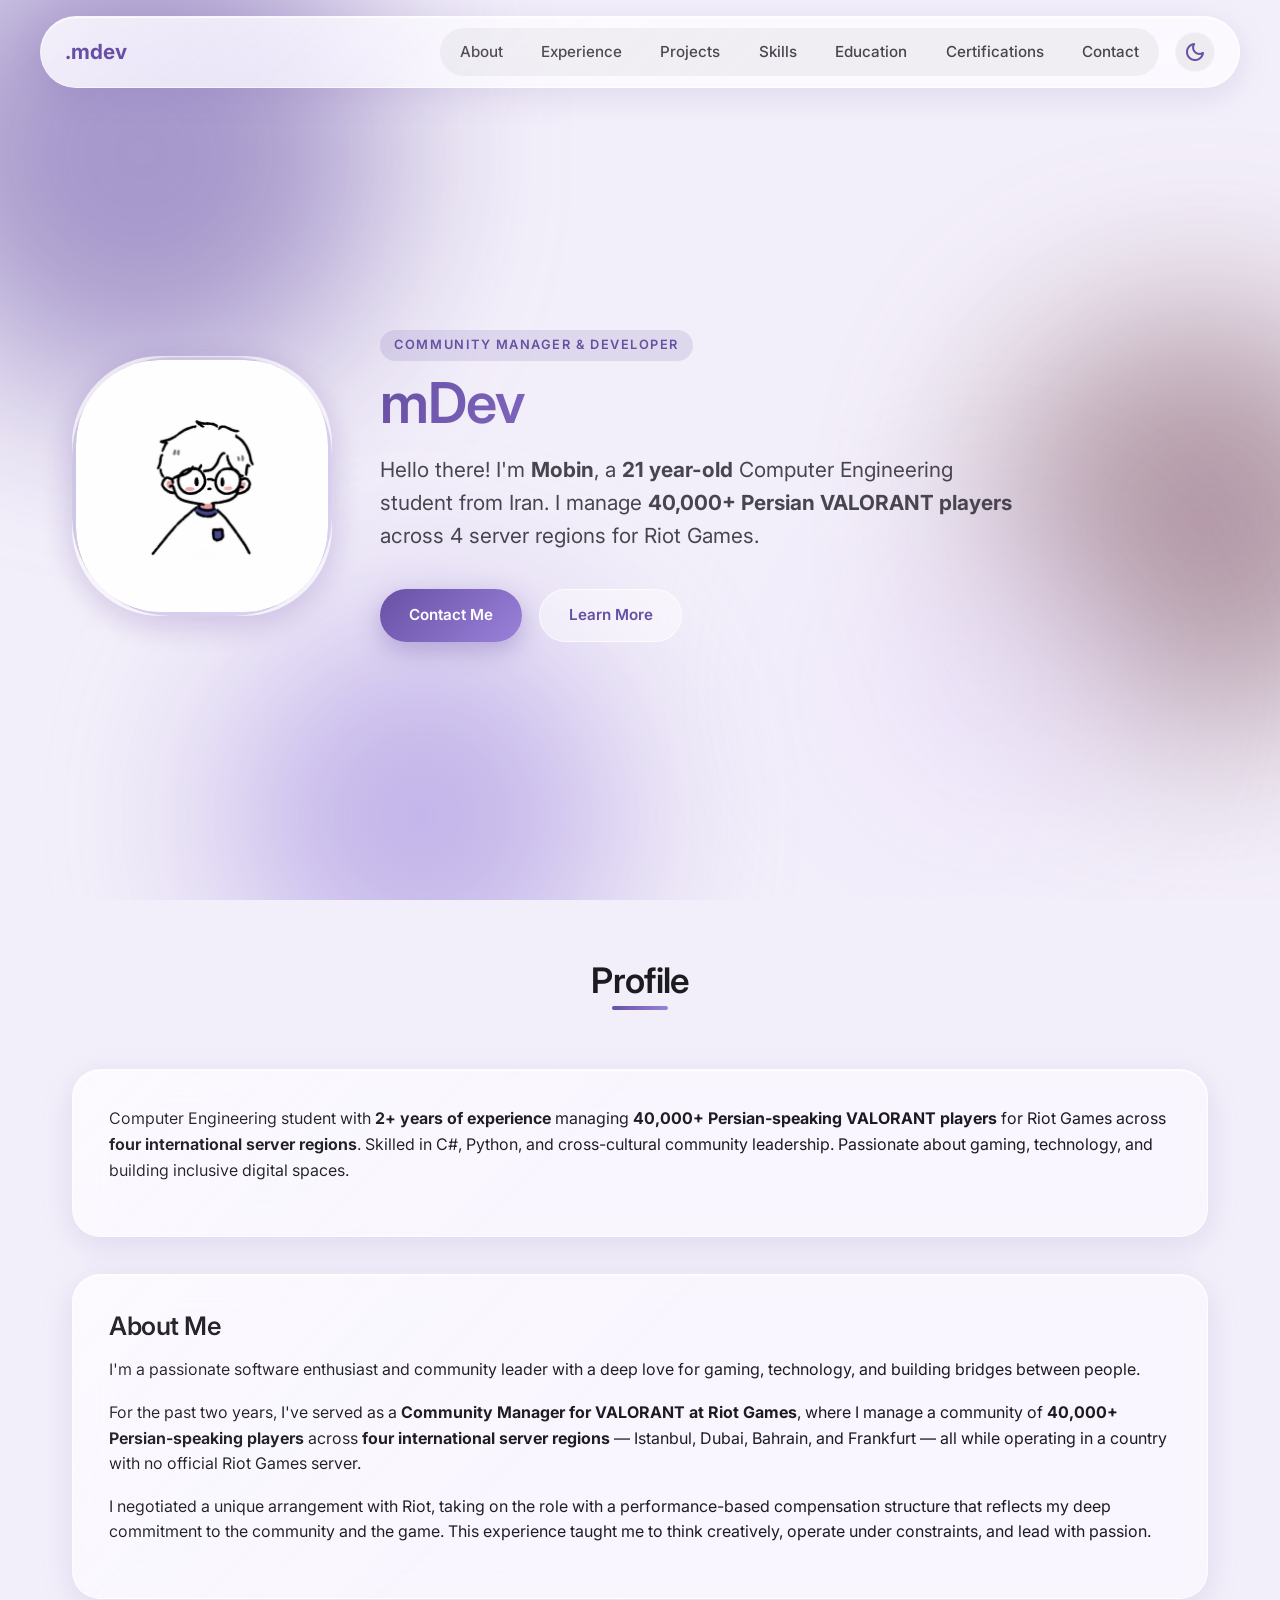
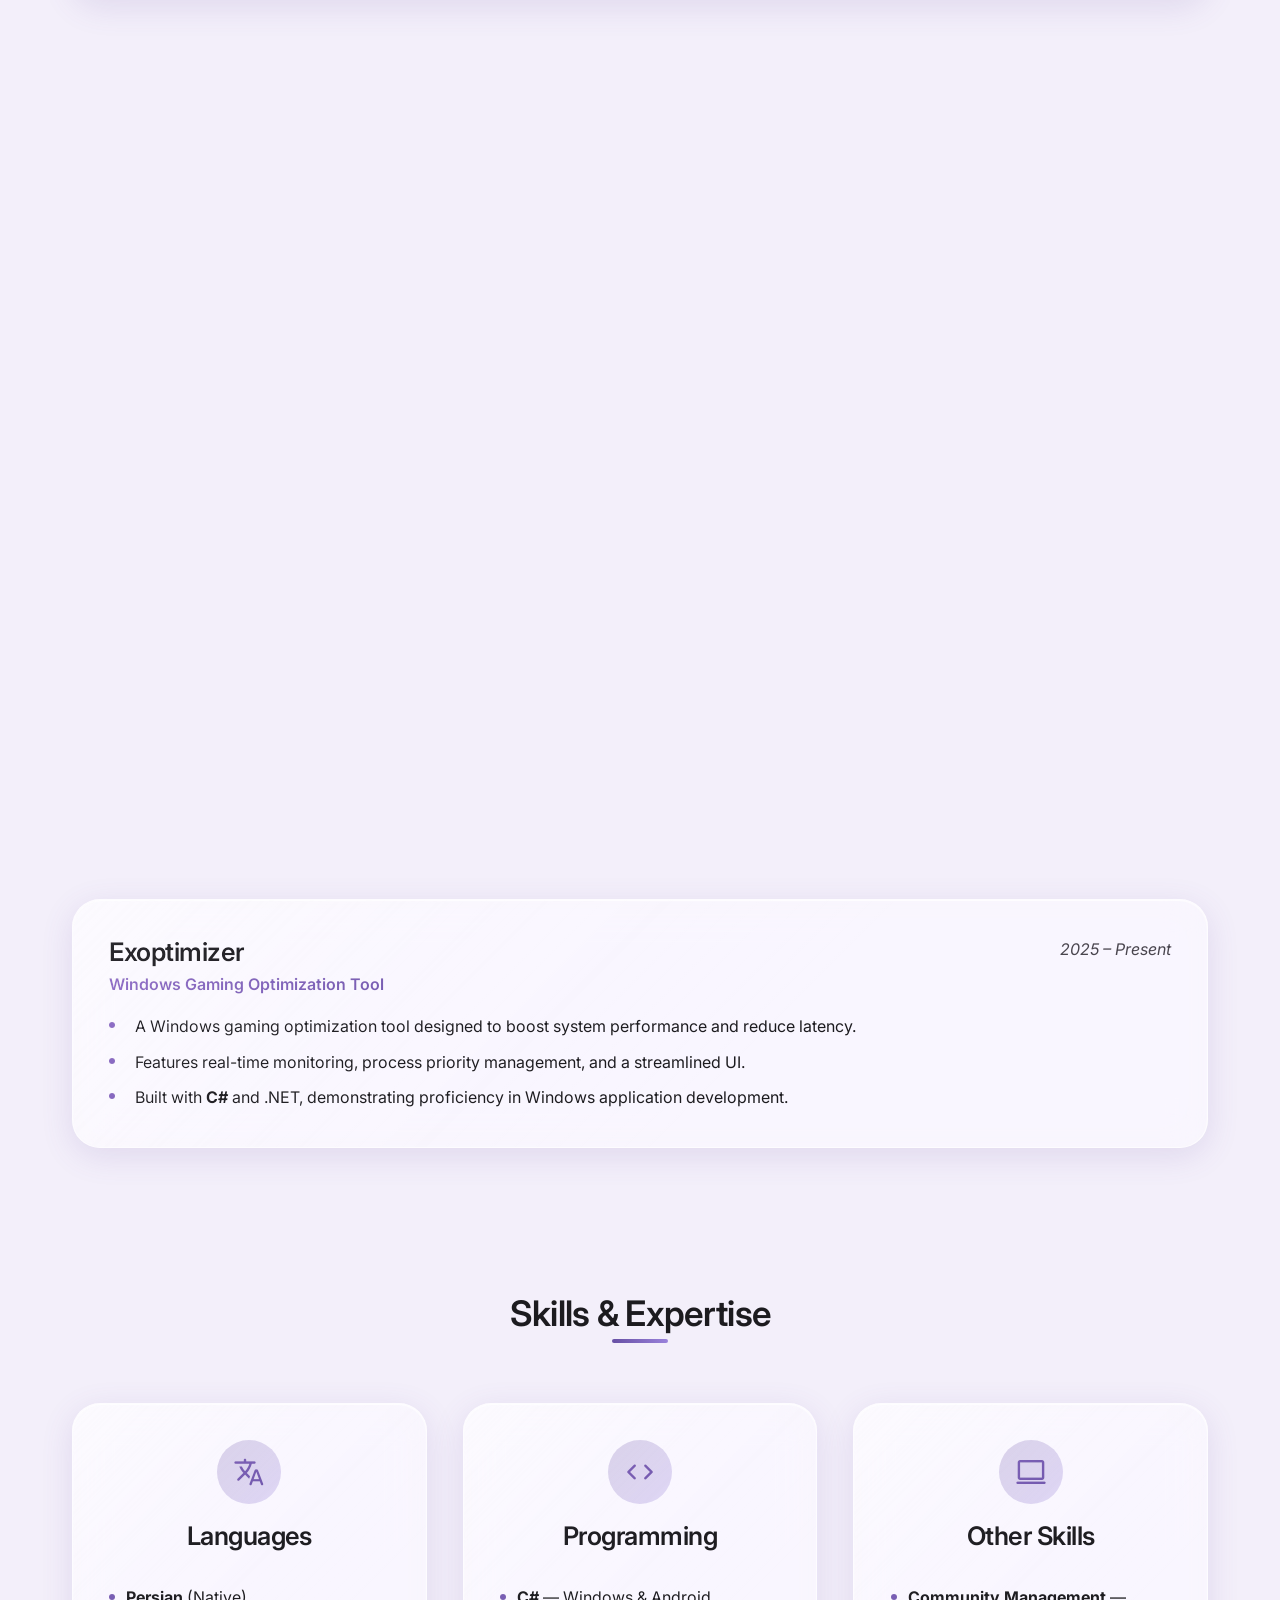
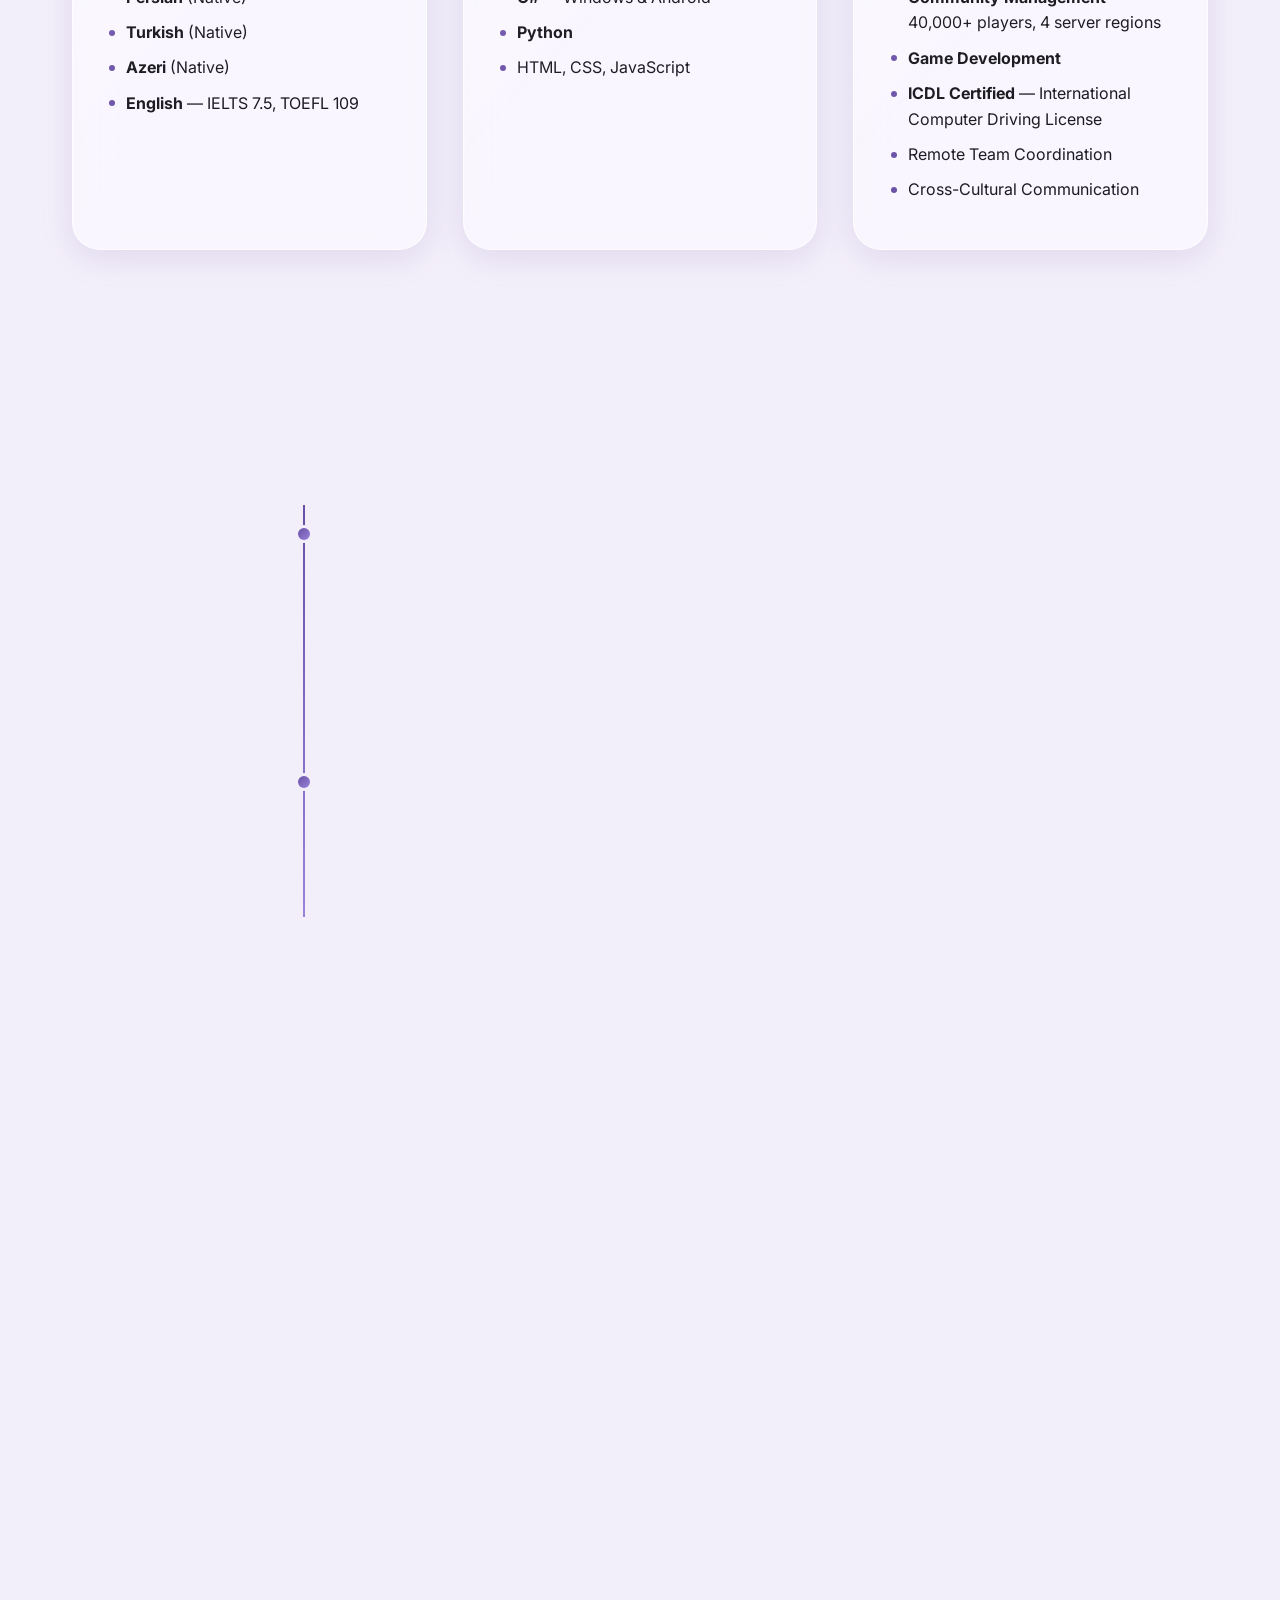
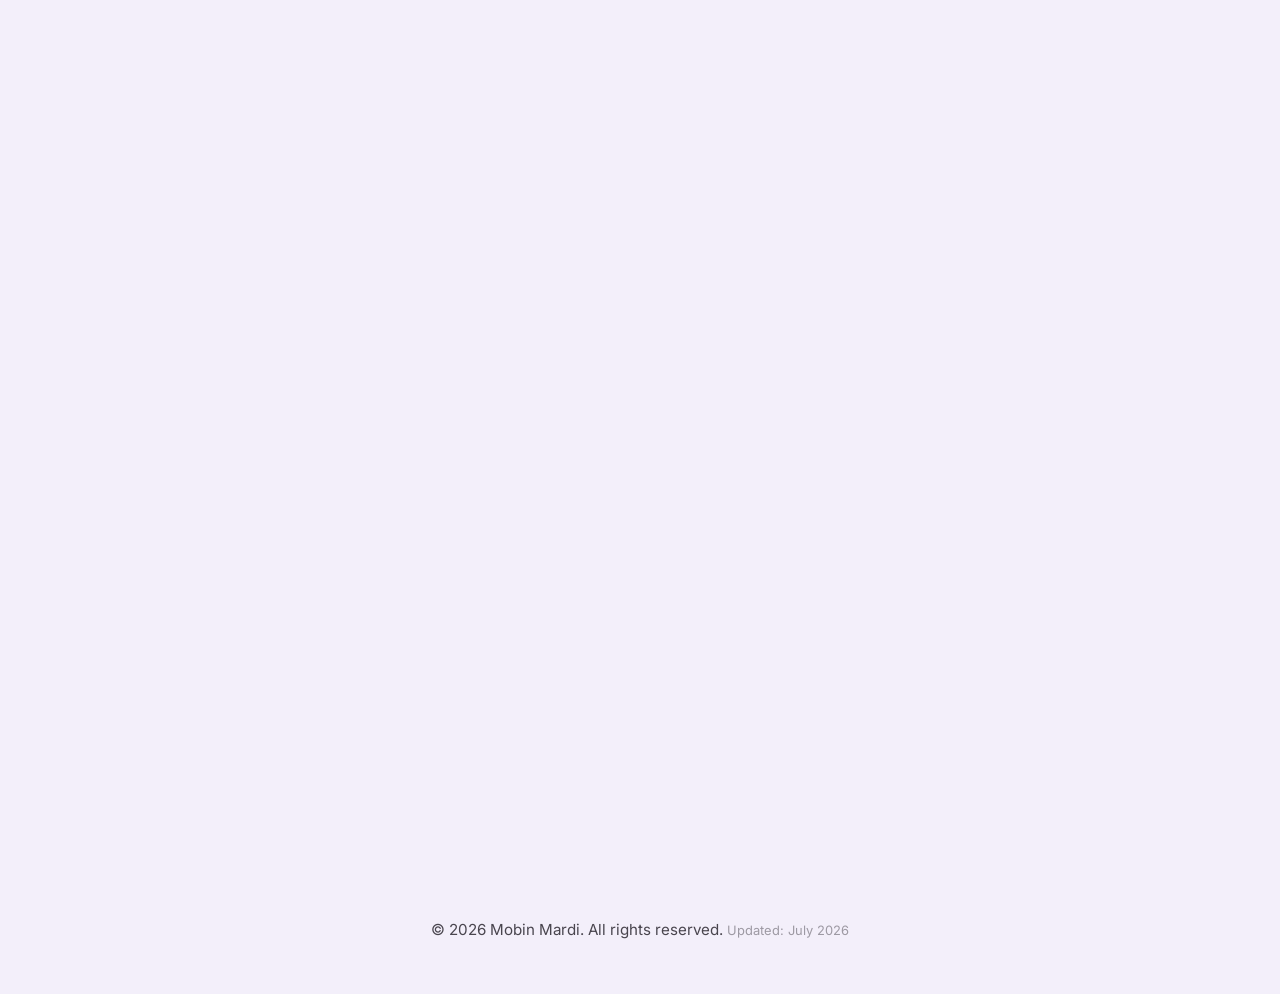
==== index.html @ eb24b1fd "Corrected Dates" ====
<!DOCTYPE html>
<html lang="en">
<head>
    <meta charset="UTF-8">
    <meta name="viewport" content="width=device-width, initial-scale=1.0, viewport-fit=cover">
    <title>mDev</title>

    <!-- ===== SEO & META ===== -->
    <meta name="description" content="Mobin Mardi (mDev) — Community Manager at Riot Games managing 40,000+ Persian VALORANT players. Software Developer skilled in C#, Python, and game development." />
    <meta name="robots" content="index, follow" />

    <!-- ===== FAVICON ===== -->
    <link rel="icon" href="https://i.postimg.cc/5t4yKsr4/favicon-32x32.png" type="image/png">

    <!-- ===== PRELOAD CRITICAL ASSETS ===== -->
    <link rel="preconnect" href="https://fonts.googleapis.com">
    <link rel="preconnect" href="https://fonts.gstatic.com" crossorigin>
    <link rel="preload" href="img/Profile.png" as="image">
    <link rel="preload" href="img/bmac.png" as="image">

    <!-- ===== STYLES ===== -->
    <link rel="stylesheet" href="css/styles.css">
    <link rel="stylesheet" href="https://fonts.googleapis.com/css2?family=Material+Symbols+Rounded:opsz,wght,FILL,GRAD@20..48,100..700,0..1,-50..200">
    <link href="https://fonts.googleapis.com/css2?family=Inter:wght@300;400;500;600;700&display=swap" rel="stylesheet">
</head>
<body class="light-theme">
    <div class="page-transition"></div>

    <div class="bg-mesh" aria-hidden="true">
        <span class="m1"></span>
        <span class="m2"></span>
        <span class="m3"></span>
        <span class="m4"></span>
    </div>

    <header>
        <div class="container">
            <div class="header-glass glass">
                <div class="logo">.mdev</div>
                <nav>
                    <ul>
                        <li><a href="#about" class="nav-link">About</a></li>
                        <li><a href="#experience" class="nav-link">Experience</a></li>
                        <li><a href="#projects" class="nav-link">Projects</a></li>
                        <li><a href="#skills" class="nav-link">Skills</a></li>
                        <li><a href="#education" class="nav-link">Education</a></li>
                        <li><a href="#certifications" class="nav-link">Certifications</a></li>
                        <li><a href="#contact" class="nav-link">Contact</a></li>
                    </ul>
                    <div class="theme-toggle">
                        <button id="theme-toggle-btn" aria-label="Toggle dark mode">
                            <span class="material-symbols-rounded" id="theme-icon">dark_mode</span>
                        </button>
                    </div>
                    <button class="mobile-menu-btn" aria-label="Toggle menu">
                        <span class="bar"></span>
                        <span class="bar"></span>
                        <span class="bar"></span>
                    </button>
                </nav>
            </div>
        </div>
    </header>

    <div class="mobile-menu">
        <ul>
            <li><a href="#about" class="mobile-nav-link" style="--i:0">About</a></li>
            <li><a href="#experience" class="mobile-nav-link" style="--i:1">Experience</a></li>
            <li><a href="#projects" class="mobile-nav-link" style="--i:2">Projects</a></li>
            <li><a href="#skills" class="mobile-nav-link" style="--i:3">Skills</a></li>
            <li><a href="#education" class="mobile-nav-link" style="--i:4">Education</a></li>
            <li><a href="#certifications" class="mobile-nav-link" style="--i:5">Certifications</a></li>
            <li><a href="#contact" class="mobile-nav-link" style="--i:6">Contact</a></li>
        </ul>
    </div>

    <main>
        <!-- ========== HERO ========== -->
        <section id="hero" class="hero-section">
            <div class="container">
                <div class="hero-content">
                    <div class="profile-image">
                        <div class="profile-frame"></div>
                        <img src="img/Profile.png" alt="Mobin Mardi — mDev Portfolio Profile Photo" id="profile-img">
                    </div>
                    <div class="hero-text">
                        <div class="hero-subtitle">Community Manager &amp; Developer</div>
                        <h1>mDev</h1>
                        <p>Hello there! I'm <strong>Mobin</strong>, a <strong><span id="age-display">21</span> year-old</strong> Computer Engineering student from Iran. I manage <strong>40,000+ Persian VALORANT players</strong> across 4 server regions for Riot Games.</p>
                        <div class="cta-buttons">
                            <a href="#contact" class="btn primary-btn">Contact Me</a>
                            <a href="#about" class="btn secondary-btn">Learn More</a>
                        </div>
                    </div>
                </div>
            </div>
        </section>

        <!-- ========== ABOUT / PROFILE ========== -->
        <section id="about" class="about-section">
            <div class="container">
                <h2 class="section-title">Profile</h2>

                <div class="card glass about-card">
                    <p>Computer Engineering student with <strong>2+ years of experience</strong> managing <strong>40,000+ Persian-speaking VALORANT players</strong> for Riot Games across <strong>four international server regions</strong>. Skilled in C#, Python, and cross-cultural community leadership. Passionate about gaming, technology, and building inclusive digital spaces.</p>
                </div>

                <div class="card glass objective-card">
                    <h3>About Me</h3>
                    <p>I'm a passionate software enthusiast and community leader with a deep love for gaming, technology, and building bridges between people.</p>
                    <p>For the past two years, I've served as a <strong>Community Manager for VALORANT at Riot Games</strong>, where I manage a community of <strong>40,000+ Persian-speaking players</strong> across <strong>four international server regions</strong> — Istanbul, Dubai, Bahrain, and Frankfurt — all while operating in a country with no official Riot Games server.</p>
                    <p>I negotiated a unique arrangement with Riot, taking on the role with a performance-based compensation structure that reflects my deep commitment to the community and the game. This experience taught me to think creatively, operate under constraints, and lead with passion.</p>
                </div>
            </div>
        </section>

        <!-- ========== EXPERIENCE ========== -->
        <section id="experience" class="experience-section">
            <div class="container">
                <h2 class="section-title">Experience</h2>

                <div class="card glass experience-card">
                    <div style="display: flex; justify-content: space-between; align-items: flex-start; flex-wrap: wrap; gap: var(--spacing-sm); margin-bottom: var(--spacing-md);">
                        <div>
                            <h3 style="margin-bottom: var(--spacing-xs);">Community Manager (Remote, Persian-Speaking Region)</h3>
                            <p style="color: var(--primary); font-weight: 600; margin-bottom: 0;">Riot Games</p>
                        </div>
                        <p style="font-style: italic; color: var(--on-surface-variant); margin-bottom: 0;">2025 – Present</p>
                    </div>
                    <ul style="list-style: none; padding: 0; margin: 0;">
                        <li style="margin-bottom: var(--spacing-sm); position: relative; padding-left: var(--spacing-lg);">
                            <span style="position: absolute; left: 0; top: 0.5em; width: 6px; height: 6px; border-radius: 50%; background: var(--primary);"></span>
                            Lead community engagement for <strong>40,000+ Persian-speaking VALORANT players</strong> across Iran, Turkey, and the global diaspora.
                        </li>
                        <li style="margin-bottom: var(--spacing-sm); position: relative; padding-left: var(--spacing-lg);">
                            <span style="position: absolute; left: 0; top: 0.5em; width: 6px; height: 6px; border-radius: 50%; background: var(--primary);"></span>
                            Coordinate across <strong>four international server regions</strong> (Istanbul, Dubai, Bahrain, Frankfurt) to ensure optimal player experience.
                        </li>
                        <li style="margin-bottom: var(--spacing-sm); position: relative; padding-left: var(--spacing-lg);">
                            <span style="position: absolute; left: 0; top: 0.5em; width: 6px; height: 6px; border-radius: 50%; background: var(--primary);"></span>
                            Negotiated a performance-based compensation structure, demonstrating deep commitment to the community and the game.
                        </li>
                        <li style="margin-bottom: var(--spacing-sm); position: relative; padding-left: var(--spacing-lg);">
                            <span style="position: absolute; left: 0; top: 0.5em; width: 6px; height: 6px; border-radius: 50%; background: var(--primary);"></span>
                            Serve as the primary bridge between Riot's global team and the Persian player base, translating technical updates and gathering localized feedback.
                        </li>
                        <li style="margin-bottom: var(--spacing-sm); position: relative; padding-left: var(--spacing-lg);">
                            <span style="position: absolute; left: 0; top: 0.5em; width: 6px; height: 6px; border-radius: 50%; background: var(--primary);"></span>
                            Operate in a country with <strong>no official Riot Games server</strong>, requiring creative problem-solving and independent infrastructure management.
                        </li>
                        <li style="position: relative; padding-left: var(--spacing-lg);">
                            <span style="position: absolute; left: 0; top: 0.5em; width: 6px; height: 6px; border-radius: 50%; background: var(--primary);"></span>
                            <strong>Approximately <span id="ticket-counter">0</span>+ player inquiries and support tickets</strong> managed across all regions since 2025.
                        </li>
                    </ul>
                </div>
            </div>
        </section>

        <!-- ========== PROJECTS ========== -->
        <section id="projects" class="projects-section">
            <div class="container">
                <h2 class="section-title">Projects</h2>

                <div class="card glass project-card">
                    <div style="display: flex; justify-content: space-between; align-items: flex-start; flex-wrap: wrap; gap: var(--spacing-sm); margin-bottom: var(--spacing-md);">
                        <div>
                            <h3 style="margin-bottom: var(--spacing-xs);">Exoptimizer</h3>
                            <p style="color: var(--primary); font-weight: 600; margin-bottom: 0;">Windows Gaming Optimization Tool</p>
                        </div>
                        <p style="font-style: italic; color: var(--on-surface-variant); margin-bottom: 0;">2025 – Present</p>
                    </div>
                    <ul style="list-style: none; padding: 0; margin: 0;">
                        <li style="margin-bottom: var(--spacing-sm); position: relative; padding-left: var(--spacing-lg);">
                            <span style="position: absolute; left: 0; top: 0.5em; width: 6px; height: 6px; border-radius: 50%; background: var(--primary);"></span>
                            A Windows gaming optimization tool designed to boost system performance and reduce latency.
                        </li>
                        <li style="margin-bottom: var(--spacing-sm); position: relative; padding-left: var(--spacing-lg);">
                            <span style="position: absolute; left: 0; top: 0.5em; width: 6px; height: 6px; border-radius: 50%; background: var(--primary);"></span>
                            Features real-time monitoring, process priority management, and a streamlined UI.
                        </li>
                        <li style="position: relative; padding-left: var(--spacing-lg);">
                            <span style="position: absolute; left: 0; top: 0.5em; width: 6px; height: 6px; border-radius: 50%; background: var(--primary);"></span>
                            Built with <strong>C#</strong> and .NET, demonstrating proficiency in Windows application development.
                        </li>
                    </ul>
                </div>
            </div>
        </section>

        <!-- ========== SKILLS ========== -->
        <section id="skills" class="skills-section">
            <div class="container">
                <h2 class="section-title">Skills &amp; Expertise</h2>
                <div class="skills-container">

                    <div class="card glass skill-card">
                        <div class="skill-icon">
                            <span class="material-symbols-rounded">translate</span>
                        </div>
                        <h3>Languages</h3>
                        <ul>
                            <li><strong>Persian</strong> (Native)</li>
                            <li><strong>Turkish</strong> (Native)</li>
                            <li><strong>Azeri</strong> (Native)</li>
                            <li><strong>English</strong> — IELTS 7.5, TOEFL 109</li>
                        </ul>
                    </div>

                    <div class="card glass skill-card">
                        <div class="skill-icon">
                            <span class="material-symbols-rounded">code</span>
                        </div>
                        <h3>Programming</h3>
                        <ul>
                            <li><strong>C#</strong> — Windows &amp; Android</li>
                            <li><strong>Python</strong></li>
                            <li>HTML, CSS, JavaScript</li>
                        </ul>
                    </div>

                    <div class="card glass skill-card">
                        <div class="skill-icon">
                            <span class="material-symbols-rounded">computer</span>
                        </div>
                        <h3>Other Skills</h3>
                        <ul>
                            <li><strong>Community Management</strong> — 40,000+ players, 4 server regions</li>
                            <li><strong>Game Development</strong></li>
                            <li><strong>ICDL Certified</strong> — International Computer Driving License</li>
                            <li>Remote Team Coordination</li>
                            <li>Cross-Cultural Communication</li>
                        </ul>
                    </div>

                </div>
            </div>
        </section>

        <!-- ========== EDUCATION ========== -->
        <section id="education" class="education-section">
            <div class="container">
                <h2 class="section-title">Education</h2>
                <div class="timeline">

                    <div class="timeline-item">
                        <div class="timeline-dot"></div>
                        <div class="card glass timeline-content">
                            <h3>Computer Engineering</h3>
                            <p>UCHNA, Tabriz, Iran</p>
                            <p class="timeline-date">Graduation: 2026</p>
                        </div>
                    </div>

                    <div class="timeline-item">
                        <div class="timeline-dot"></div>
                        <div class="card glass timeline-content">
                            <h3>High School Diploma</h3>
                            <p>Mobin High School, Tabriz, Iran</p>
                        </div>
                    </div>

                </div>
            </div>
        </section>

        <!-- ========== CERTIFICATIONS ========== -->
        <section id="certifications" class="certifications-section">
            <div class="container">
                <h2 class="section-title">Certifications</h2>
                <div class="certifications-container">

                    <div class="card glass cert-card">
                        <h3>TOEFL iBT</h3>
                        <p>Score: <strong>109 / 120</strong></p>
                        <p>Issued by: Chitsazan Language Institute</p>
                        <p>Date: 2019</p>
                    </div>

                    <div class="card glass cert-card">
                        <h3>IELTS Academic</h3>
                        <p>Score: <strong>7.5 / 9.0</strong> (C1)</p>
                        <p>Issued by: IDP Education</p>
                        <p>Date: 2024</p>
                    </div>

                    <div class="card glass cert-card">
                        <h3>C# Programming</h3>
                        <p>Windows &amp; Android Development</p>
                        <p>Issued by: MFT</p>
                        <p>Date: 2020</p>
                    </div>

                </div>
            </div>
        </section>

        <!-- ========== CONTACT ========== -->
        <section id="contact" class="contact-section">
            <div class="container">
                <h2 class="section-title">Contact Me</h2>
                <div class="contact-container">

                    <div class="card glass social-card">
                        <h3>Connect With Me</h3>
                        <div class="social-links">
                            <a href="mailto:mobinmardi.uni@gmail.com" class="social-link" id="email-link" target="_blank" aria-label="Send email to Mobin">
                                <span class="material-symbols-rounded">mail</span>
                                <span>Email</span>
                            </a>
                            <a href="https://github.com/MobinMardi" class="social-link" target="_blank" aria-label="Visit Mobin's GitHub profile">
                                <span class="material-symbols-rounded">code</span>
                                <span>GitHub</span>
                            </a>
                            <a href="https://instagram.com/riotmdev" class="social-link" target="_blank" aria-label="Visit Mobin's Instagram profile">
                                <span class="material-symbols-rounded">photo_camera</span>
                                <span>Instagram</span>
                            </a>
                        </div>
                    </div>

                    <div class="card glass support-card">
                        <h3>Support</h3>
                        <div class="support-content">
                            <a href="https://www.coffeebede.com/mdev" class="support-link" target="_blank" aria-label="Support Mobin on CoffeeBede">
                                <img class="support-img" src="img/bmac.png" alt="Buy me a coffee — Support mDev's work" />
                            </a>
                        </div>
                    </div>

                </div>
            </div>
        </section>
    </main>

    <footer>
        <div class="container">
            <p>&copy; 2026 Mobin Mardi. All rights reserved. <span style="opacity: 0.5; font-size: 0.85em;">Updated: July 2026</span></p>
        </div>
    </footer>

    <!-- ===== BACK TO TOP BUTTON ===== -->
    <button id="back-to-top" class="btn secondary-btn" aria-label="Back to top" style="position: fixed; bottom: 2rem; right: 2rem; z-index: 999; opacity: 0; visibility: hidden; transition: all 0.3s ease; padding: 0.75rem; border-radius: 50%; width: 48px; height: 48px; display: flex; align-items: center; justify-content: center; box-shadow: var(--glass-shadow-hover);">
        <span class="material-symbols-rounded" style="font-size: 1.5rem;">arrow_upward</span>
    </button>

    <script src="js/script.js"></script>
</body>
</html>
---- css/styles.css ----
/* ============================================================
   mDev Portfolio — Liquid Glass Edition
   ============================================================ */

:root {
  /* ---- Accent palette (preserved from original Material 3 set) ---- */
  --light-primary: #6750a4;
  --light-primary-container: #eaddff;
  --light-secondary: #9a82db;
  --light-secondary-container: #e8def8;
  --light-tertiary: #7d5260;
  --light-tertiary-container: #ffd8e4;
  --light-on-primary: #ffffff;
  --light-on-primary-container: #21005e;
  --light-on-secondary: #ffffff;
  --light-on-secondary-container: #1e192b;
  --light-on-surface: #1c1b1f;
  --light-on-surface-variant: #49454e;
  --light-outline: #79747e;

  --dark-primary: #d0bcff;
  --dark-primary-container: #4f378b;
  --dark-secondary: #ccc2dc;
  --dark-secondary-container: #4a4458;
  --dark-tertiary: #efb8c8;
  --dark-tertiary-container: #633b48;
  --dark-on-primary: #371e73;
  --dark-on-primary-container: #eaddff;
  --dark-on-secondary: #332d41;
  --dark-on-secondary-container: #e8def8;
  --dark-on-surface: #e6e1e5;
  --dark-on-surface-variant: #cac4d0;
  --dark-outline: #938f99;

  /* ---- Type ---- */
  --font-family: "Inter", sans-serif;
  --font-size-xs: clamp(0.72rem, 0.68rem + 0.15vw, 0.8rem);
  --font-size-sm: clamp(0.85rem, 0.8rem + 0.2vw, 0.95rem);
  --font-size-md: clamp(0.95rem, 0.9rem + 0.25vw, 1.05rem);
  --font-size-lg: clamp(1.1rem, 1rem + 0.5vw, 1.3rem);
  --font-size-xl: clamp(1.3rem, 1.15rem + 0.7vw, 1.6rem);
  --font-size-2xl: clamp(1.6rem, 1.35rem + 1.2vw, 2.2rem);
  --font-size-3xl: clamp(2.1rem, 1.6rem + 2.4vw, 3.6rem);

  /* ---- Fluid spacing ---- */
  --spacing-xs: clamp(0.3rem, 0.28rem + 0.1vw, 0.4rem);
  --spacing-sm: clamp(0.5rem, 0.45rem + 0.2vw, 0.65rem);
  --spacing-md: clamp(0.85rem, 0.75rem + 0.4vw, 1.1rem);
  --spacing-lg: clamp(1.2rem, 1rem + 0.8vw, 1.7rem);
  --spacing-xl: clamp(1.6rem, 1.3rem + 1.2vw, 2.4rem);
  --spacing-2xl: clamp(2.4rem, 1.8rem + 2.4vw, 4rem);

  /* ---- Motion ---- */
  --transition-fast: 0.2s cubic-bezier(0.4, 0, 0.2, 1);
  --transition-normal: 0.35s cubic-bezier(0.4, 0, 0.2, 1);
  --transition-slow: 0.6s cubic-bezier(0.4, 0, 0.2, 1);
  --transition-bounce: 0.6s cubic-bezier(0.34, 1.56, 0.64, 1);
  --transition-glass: 0.5s cubic-bezier(0.16, 1, 0.3, 1);

  /* ---- Radius (rounder = glassier) ---- */
  --radius-sm: 14px;
  --radius-md: 20px;
  --radius-lg: 28px;
  --radius-xl: 36px;
  --radius-full: 9999px;

  --header-h: clamp(64px, 8vh, 80px);
}

/* ============================================================
   Theme variable maps
   ============================================================ */
body.light-theme {
  --primary: var(--light-primary);
  --primary-rgb: 103, 80, 164;
  --primary-container: var(--light-primary-container);
  --secondary: var(--light-secondary);
  --secondary-rgb: 154, 130, 219;
  --tertiary: var(--light-tertiary);
  --tertiary-rgb: 125, 82, 96;
  --on-primary: var(--light-on-primary);
  --on-primary-container: var(--light-on-primary-container);
  --on-secondary-container: var(--light-on-secondary-container);
  --on-surface: var(--light-on-surface);
  --on-surface-rgb: 28, 27, 31;
  --on-surface-variant: var(--light-on-surface-variant);
  --outline: var(--light-outline);

  --bg-base: #f3effa;
  --bg-base-rgb: 243, 239, 250;
  --glass-fill: rgba(255, 255, 255, 0.45);
  --glass-fill-strong: rgba(255, 255, 255, 0.65);
  --glass-border: rgba(255, 255, 255, 0.65);
  --glass-border-soft: rgba(255, 255, 255, 0.35);
  --glass-shadow: 0 8px 32px rgba(103, 80, 164, 0.14), 0 1px 1px rgba(255, 255, 255, 0.6) inset;
  --glass-shadow-hover: 0 16px 48px rgba(103, 80, 164, 0.2), 0 1px 1px rgba(255, 255, 255, 0.7) inset;
  --glass-specular: linear-gradient(
    135deg,
    rgba(255, 255, 255, 0.55) 0%,
    rgba(255, 255, 255, 0.12) 35%,
    rgba(255, 255, 255, 0) 60%
  );
  --text-on-glass: var(--light-on-surface);
}

body.dark-theme {
  --primary: var(--dark-primary);
  --primary-rgb: 208, 188, 255;
  --primary-container: var(--dark-primary-container);
  --secondary: var(--dark-secondary);
  --secondary-rgb: 204, 194, 220;
  --tertiary: var(--dark-tertiary);
  --tertiary-rgb: 239, 184, 200;
  --on-primary: var(--dark-on-primary);
  --on-primary-container: var(--dark-on-primary-container);
  --on-secondary-container: var(--dark-on-secondary-container);
  --on-surface: var(--dark-on-surface);
  --on-surface-rgb: 230, 225, 229;
  --on-surface-variant: var(--dark-on-surface-variant);
  --outline: var(--dark-outline);

  --bg-base: #14111c;
  --bg-base-rgb: 20, 17, 28;
  --glass-fill: rgba(40, 36, 54, 0.45);
  --glass-fill-strong: rgba(40, 36, 54, 0.65);
  --glass-border: rgba(255, 255, 255, 0.14);
  --glass-border-soft: rgba(255, 255, 255, 0.07);
  --glass-shadow: 0 8px 32px rgba(0, 0, 0, 0.45), 0 1px 1px rgba(255, 255, 255, 0.07) inset;
  --glass-shadow-hover: 0 16px 48px rgba(0, 0, 0, 0.55), 0 1px 1px rgba(255, 255, 255, 0.1) inset;
  --glass-specular: linear-gradient(
    135deg,
    rgba(255, 255, 255, 0.12) 0%,
    rgba(255, 255, 255, 0.03) 35%,
    rgba(255, 255, 255, 0) 60%
  );
  --text-on-glass: var(--dark-on-surface);
}

/* ============================================================
   Reset & base
   ============================================================ */
* {
  margin: 0;
  padding: 0;
  box-sizing: border-box;
}

html {
  scroll-behavior: smooth;
  scroll-padding-top: calc(var(--header-h) + 16px);
}

body {
  font-family: var(--font-family);
  line-height: 1.6;
  background-color: var(--bg-base);
  color: var(--on-surface);
  transition: background-color var(--transition-normal), color var(--transition-normal);
  overflow-x: hidden;
  width: 100%;
  min-height: 100dvh;
  position: relative;
}

img {
  max-width: 100%;
  display: block;
}

.container {
  width: 100%;
  max-width: 1200px;
  margin: 0 auto;
  padding: 0 clamp(1rem, 4vw, 2rem);
}

/* ============================================================
   Ambient background — fluid mesh of color, the light source
   that every glass surface refracts
   ============================================================ */
.bg-mesh {
  position: fixed;
  inset: 0;
  z-index: -2;
  overflow: hidden;
  pointer-events: none;
}

.bg-mesh span {
  position: absolute;
  border-radius: 50%;
  filter: blur(min(90px, 12vw));
  opacity: 0.55;
  will-change: transform;
}

body.dark-theme .bg-mesh span {
  opacity: 0.35;
}

.bg-mesh .m1 {
  width: clamp(280px, 38vw, 560px);
  height: clamp(280px, 38vw, 560px);
  background: var(--primary);
  top: -10%;
  left: -8%;
  animation: drift1 22s ease-in-out infinite alternate;
}

.bg-mesh .m2 {
  width: clamp(240px, 32vw, 480px);
  height: clamp(240px, 32vw, 480px);
  background: var(--tertiary);
  top: 35%;
  right: -10%;
  animation: drift2 26s ease-in-out infinite alternate;
}

.bg-mesh .m3 {
  width: clamp(220px, 30vw, 460px);
  height: clamp(220px, 30vw, 460px);
  background: var(--secondary);
  bottom: -12%;
  left: 18%;
  animation: drift3 30s ease-in-out infinite alternate;
}

.bg-mesh .m4 {
  width: clamp(180px, 22vw, 360px);
  height: clamp(180px, 22vw, 360px);
  background: var(--primary-container);
  bottom: 8%;
  right: 12%;
  animation: drift1 19s ease-in-out infinite alternate-reverse;
}

@keyframes drift1 {
  0%   { transform: translate(0, 0) scale(1); }
  100% { transform: translate(6vw, 8vh) scale(1.15); }
}
@keyframes drift2 {
  0%   { transform: translate(0, 0) scale(1); }
  100% { transform: translate(-7vw, 6vh) scale(0.9); }
}
@keyframes drift3 {
  0%   { transform: translate(0, 0) scale(1); }
  100% { transform: translate(5vw, -6vh) scale(1.1); }
}

@media (prefers-reduced-motion: reduce) {
  .bg-mesh span,
  * {
    animation-duration: 0.001s !important;
    animation-iteration-count: 1 !important;
  }
}

/* ============================================================
   Glass utility — the core material
   ============================================================ */
.glass {
  position: relative;
  background: var(--glass-fill);
  backdrop-filter: blur(20px) saturate(160%);
  -webkit-backdrop-filter: blur(20px) saturate(160%);
  border: 1px solid var(--glass-border);
  border-radius: var(--radius-lg);
  box-shadow: var(--glass-shadow);
  isolation: isolate;
  transition: box-shadow var(--transition-glass), transform var(--transition-glass),
    background-color var(--transition-normal), border-color var(--transition-normal);
}

.glass::before {
  content: "";
  position: absolute;
  inset: 0;
  border-radius: inherit;
  background: var(--glass-specular);
  opacity: 0.9;
  pointer-events: none;
  z-index: 1;
  mix-blend-mode: overlay;
}

.glass::after {
  content: "";
  position: absolute;
  inset: 0;
  border-radius: inherit;
  pointer-events: none;
  z-index: 1;
  box-shadow: inset 0 1px 0 var(--glass-border-soft);
}

/* ============================================================
   Typography
   ============================================================ */
h1, h2, h3, h4, h5, h6 {
  font-weight: 600;
  line-height: 1.15;
  letter-spacing: -0.02em;
  margin-bottom: var(--spacing-md);
}

h1 { font-size: var(--font-size-3xl); }
h2 { font-size: var(--font-size-2xl); }
h3 { font-size: var(--font-size-xl); }

p {
  margin-bottom: var(--spacing-md);
  font-weight: 400;
  color: var(--on-surface);
}

a {
  color: var(--primary);
  text-decoration: none;
  transition: color var(--transition-fast);
}

a:hover { color: var(--secondary); }

a:focus-visible,
button:focus-visible {
  outline: 2px solid var(--primary);
  outline-offset: 3px;
  border-radius: var(--radius-sm);
}

/* ============================================================
   Page transition wash
   ============================================================ */
.page-transition {
  position: fixed;
  inset: 0;
  background: linear-gradient(135deg, var(--primary), var(--tertiary));
  z-index: 9999;
  transform: translateY(100%);
  pointer-events: none;
}

/* ============================================================
   Header — floating glass dock
   ============================================================ */
header {
  position: sticky;
  top: clamp(8px, 2vh, 16px);
  z-index: 100;
  padding: 0 clamp(0.75rem, 3vw, 1.5rem);
  margin-bottom: calc(-1 * var(--header-h));
}

header .container {
  padding: 0;
}

.header-glass {
  display: flex;
  justify-content: space-between;
  align-items: center;
  height: var(--header-h);
  padding: 0 clamp(0.9rem, 2vw, 1.5rem);
  border-radius: var(--radius-full);
  background: var(--glass-fill-strong);
}

.logo {
  font-size: var(--font-size-lg);
  font-weight: 700;
  color: var(--primary);
  position: relative;
  z-index: 2;
  flex-shrink: 0;
}

nav {
  display: flex;
  align-items: center;
  gap: clamp(0.5rem, 2vw, 1rem);
  min-width: 0;
}

nav ul {
  display: flex;
  list-style: none;
  gap: clamp(0.4rem, 1.4vw, 0.4rem);
  padding: 4px;
  background: rgba(var(--on-surface-rgb), 0.05);
  border-radius: var(--radius-full);
}

.nav-link {
  display: inline-flex;
  align-items: center;
  color: var(--on-surface-variant);
  font-weight: 500;
  font-size: var(--font-size-sm);
  padding: 0.5rem 1rem;
  border-radius: var(--radius-full);
  white-space: nowrap;
  transition: color var(--transition-normal), background-color var(--transition-normal);
}

.nav-link:hover {
  color: var(--on-primary-container);
  background-color: rgba(var(--primary-rgb), 0.18);
}

/* Theme toggle */
.theme-toggle {
  display: flex;
  align-items: center;
}

#theme-toggle-btn {
  background: rgba(var(--on-surface-rgb), 0.06);
  color: var(--primary);
  border: 1px solid var(--glass-border-soft);
  border-radius: var(--radius-full);
  width: 40px;
  height: 40px;
  flex-shrink: 0;
  display: flex;
  align-items: center;
  justify-content: center;
  cursor: pointer;
  transition: all var(--transition-normal);
}

#theme-toggle-btn:hover {
  background-color: rgba(var(--primary-rgb), 0.2);
  transform: scale(1.08) rotate(15deg);
}

/* Mobile menu button */
.mobile-menu-btn {
  display: none;
  background: none;
  border: none;
  cursor: pointer;
  padding: 10px;
  z-index: 101;
  flex-shrink: 0;
}

.bar {
  display: block;
  width: 22px;
  height: 2px;
  margin: 5px auto;
  background-color: var(--on-surface);
  border-radius: 2px;
  transition: all var(--transition-normal);
}

.mobile-menu {
  position: fixed;
  inset: 0;
  z-index: 200;
  display: flex;
  flex-direction: column;
  justify-content: center;
  align-items: center;
  gap: var(--spacing-lg);
  background: rgba(var(--bg-base-rgb), 0.7);
  backdrop-filter: blur(30px) saturate(160%);
  -webkit-backdrop-filter: blur(30px) saturate(160%);
  opacity: 0;
  visibility: hidden;
  transition: opacity var(--transition-glass), visibility var(--transition-glass);
}

.mobile-menu.active {
  opacity: 1;
  visibility: visible;
}

.mobile-menu ul {
  list-style: none;
  text-align: center;
  display: flex;
  flex-direction: column;
  gap: var(--spacing-lg);
}

.mobile-nav-link {
  color: var(--on-surface);
  font-size: var(--font-size-xl);
  font-weight: 600;
  transition: color var(--transition-normal);
  opacity: 0;
  transform: translateY(12px);
}

.mobile-menu.active .mobile-nav-link {
  opacity: 1;
  transform: translateY(0);
  transition: opacity 0.5s ease calc(var(--i, 0) * 0.06s), transform 0.5s ease calc(var(--i, 0) * 0.06s);
}

.mobile-nav-link:hover { color: var(--primary); }

/* ============================================================
   Hero
   ============================================================ */
.hero-section {
  position: relative;
  min-height: 100dvh;
  display: flex;
  align-items: center;
  padding: calc(var(--header-h) + var(--spacing-2xl)) 0 var(--spacing-2xl);
}

.hero-content {
  display: flex;
  align-items: center;
  gap: clamp(1.5rem, 5vw, 3rem);
  flex-wrap: wrap;
  opacity: 0;
  transform: translateY(24px);
  animation: fadeInUp 1s var(--transition-bounce) forwards;
  animation-delay: 0.2s;
}

.profile-image {
  flex-shrink: 0;
  width: clamp(150px, 22vw, 260px);
  height: clamp(150px, 22vw, 260px);
  position: relative;
}

.profile-frame {
  position: absolute;
  inset: 0;
  border-radius: 38%;
  background: linear-gradient(135deg, var(--primary), var(--secondary));
  z-index: -1;
  animation: rotateFrame 24s linear infinite;
  box-shadow: var(--glass-shadow);
}

@keyframes rotateFrame {
  to { transform: rotate(360deg); }
}

.profile-image img {
  width: 100%;
  height: 100%;
  object-fit: cover;
  border-radius: 34%;
  border: 4px solid var(--glass-border);
  box-shadow: var(--glass-shadow);
}

.hero-text {
  max-width: 640px;
  min-width: 0;
  flex: 1 1 320px;
}

.hero-subtitle {
  display: inline-block;
  color: var(--primary);
  font-weight: 600;
  text-transform: uppercase;
  letter-spacing: 0.12em;
  margin-bottom: var(--spacing-sm);
  font-size: var(--font-size-xs);
  padding: 0.35rem 0.9rem;
  border-radius: var(--radius-full);
  background: rgba(var(--primary-rgb), 0.14);
}

.hero-text h1 {
  font-size: var(--font-size-3xl);
  margin-bottom: var(--spacing-md);
  background: linear-gradient(110deg, var(--primary), var(--secondary) 60%, var(--tertiary));
  -webkit-background-clip: text;
  background-clip: text;
  -webkit-text-fill-color: transparent;
}

.hero-text p {
  font-size: var(--font-size-lg);
  margin-bottom: var(--spacing-xl);
  color: var(--on-surface-variant);
  max-width: 56ch;
}

.cta-buttons {
  display: flex;
  gap: var(--spacing-md);
  flex-wrap: wrap;
}

/* Buttons */
.btn {
  display: inline-flex;
  align-items: center;
  justify-content: center;
  padding: 0.85rem clamp(1.3rem, 3vw, 1.8rem);
  border-radius: var(--radius-full);
  font-weight: 600;
  font-size: var(--font-size-sm);
  cursor: pointer;
  border: none;
  outline: none;
  position: relative;
  overflow: hidden;
  isolation: isolate;
  transition: transform var(--transition-glass), box-shadow var(--transition-glass), background-color var(--transition-normal);
}

.primary-btn {
  background: linear-gradient(135deg, var(--primary), var(--secondary));
  color: var(--on-primary);
  box-shadow: 0 8px 24px rgba(var(--primary-rgb), 0.35);
}

.primary-btn:hover {
  transform: translateY(-3px);
  box-shadow: 0 14px 32px rgba(var(--primary-rgb), 0.45);
}

.secondary-btn {
  background: var(--glass-fill);
  backdrop-filter: blur(16px);
  -webkit-backdrop-filter: blur(16px);
  color: var(--primary);
  border: 1px solid var(--glass-border);
}

.secondary-btn:hover {
  transform: translateY(-3px);
  background: var(--glass-fill-strong);
  box-shadow: var(--glass-shadow-hover);
}

/* ============================================================
   Sections
   ============================================================ */
section {
  padding: var(--spacing-2xl) 0;
  position: relative;
}

.section-title {
  text-align: center;
  margin: 0 auto var(--spacing-2xl);
  position: relative;
  display: table;
  padding-bottom: var(--spacing-sm);
  opacity: 0;
  transform: translateY(16px);
  transition: opacity 0.6s ease, transform 0.6s ease;
}

.section-title.visible {
  opacity: 1;
  transform: translateY(0);
}

.section-title::after {
  content: "";
  position: absolute;
  bottom: 0;
  left: 50%;
  width: 56px;
  height: 4px;
  border-radius: var(--radius-full);
  background: linear-gradient(90deg, var(--primary), var(--secondary));
  transform: translateX(-50%) scaleX(0);
  transition: transform 0.6s ease 0.15s;
}

.section-title.visible::after {
  transform: translateX(-50%) scaleX(1);
}

/* Card */
.card {
  padding: var(--spacing-xl);
  margin-bottom: var(--spacing-lg);
  opacity: 0;
  transform: translateY(20px);
  transition: opacity 0.6s ease, transform 0.6s ease, box-shadow var(--transition-glass),
    background-color var(--transition-normal);
}

.card.visible {
  opacity: 1;
  transform: translateY(0);
}

.card:hover {
  transform: translateY(-6px);
  box-shadow: var(--glass-shadow-hover);
}

.about-section .card { margin-bottom: var(--spacing-xl); }

/* Skills */
.skills-container {
  display: grid;
  grid-template-columns: repeat(auto-fit, minmax(min(280px, 100%), 1fr));
  gap: var(--spacing-xl);
}

.skill-card {
  display: flex;
  flex-direction: column;
  align-items: center;
  text-align: center;
  transition-delay: calc(var(--index, 0) * 0.1s);
}

.skill-icon {
  width: 64px;
  height: 64px;
  border-radius: var(--radius-full);
  background: linear-gradient(135deg, rgba(var(--primary-rgb), 0.3), rgba(var(--secondary-rgb), 0.3));
  color: var(--primary);
  display: flex;
  align-items: center;
  justify-content: center;
  margin-bottom: var(--spacing-md);
  transition: all var(--transition-glass);
  flex-shrink: 0;
}

.skill-card:hover .skill-icon {
  transform: scale(1.12) rotate(-6deg);
  background: linear-gradient(135deg, var(--primary), var(--secondary));
  color: var(--on-primary);
}

.skill-icon .material-symbols-rounded { font-size: 32px; }

.skill-card ul {
  list-style: none;
  text-align: left;
  margin-top: var(--spacing-md);
  width: 100%;
}

.skill-card li {
  margin-bottom: var(--spacing-sm);
  position: relative;
  padding-left: var(--spacing-md);
  word-break: break-word;
}

.skill-card li::before {
  content: "";
  position: absolute;
  left: 0;
  top: 0.6em;
  width: 6px;
  height: 6px;
  border-radius: 50%;
  background: var(--primary);
}

/* Education timeline */
.timeline {
  position: relative;
  max-width: 800px;
  margin: 0 auto;
}

.timeline::before {
  content: "";
  position: absolute;
  top: 0;
  bottom: 0;
  left: clamp(14px, 5vw, 50%);
  width: 2px;
  background: linear-gradient(to bottom, var(--primary), var(--secondary));
  transform: translateX(-50%);
}

.timeline-item {
  position: relative;
  margin-bottom: var(--spacing-2xl);
}

.timeline-dot {
  position: absolute;
  top: 20px;
  left: clamp(14px, 5vw, 50%);
  width: 18px;
  height: 18px;
  background: linear-gradient(135deg, var(--primary), var(--secondary));
  border: 3px solid var(--bg-base);
  border-radius: var(--radius-full);
  transform: translateX(-50%);
  z-index: 1;
  transition: all var(--transition-normal);
}

.timeline-item:hover .timeline-dot {
  transform: translateX(-50%) scale(1.25);
  box-shadow: 0 0 0 6px rgba(var(--primary-rgb), 0.22);
}

.timeline-content {
  width: calc(100% - clamp(48px, 12vw, 80px));
  margin-left: clamp(48px, 12vw, 80px);
  position: relative;
}

.timeline-date {
  font-style: italic;
  color: var(--on-surface-variant);
  margin-bottom: 0;
}

/* Certifications */
.certifications-container {
  display: grid;
  grid-template-columns: repeat(auto-fit, minmax(min(280px, 100%), 1fr));
  gap: var(--spacing-xl);
}

.cert-card { transition-delay: calc(var(--index, 0) * 0.1s); }

.cert-card h3 { color: var(--primary); margin-bottom: var(--spacing-md); }

.cert-card p { margin-bottom: var(--spacing-sm); word-break: break-word; }

/* Contact */
.contact-container {
  display: flex;
  flex-direction: column;
  align-items: center;
  gap: var(--spacing-xl);
  max-width: 520px;
  margin: 0 auto;
}

.social-card, .support-card { width: 100%; text-align: center; }

.social-card h3, .support-card h3 {
  margin-bottom: var(--spacing-xl);
  color: var(--primary);
}

.social-links {
  display: flex;
  flex-direction: column;
  gap: var(--spacing-md);
  margin: 0 auto;
  max-width: 320px;
}

.social-link {
  display: flex;
  align-items: center;
  gap: var(--spacing-md);
  padding: var(--spacing-md);
  border-radius: var(--radius-md);
  background: rgba(var(--on-surface-rgb), 0.05);
  border: 1px solid var(--glass-border-soft);
  color: var(--on-surface-variant);
  transition: all var(--transition-glass);
  min-width: 0;
}

.social-link span:last-child {
  overflow: hidden;
  text-overflow: ellipsis;
  white-space: nowrap;
}

.social-link:hover {
  background: rgba(var(--primary-rgb), 0.16);
  color: var(--on-primary-container);
  transform: translateX(6px);
  box-shadow: var(--glass-shadow-hover);
}

.social-link .material-symbols-rounded {
  flex-shrink: 0;
  transition: transform 0.3s ease;
}

.social-link:hover .material-symbols-rounded { transform: rotate(15deg); }

.support-link {
  display: block;
  width: 100%;
  transition: transform var(--transition-glass);
}

.support-link:hover { transform: scale(1.06); }

.support-img {
  max-width: min(65%, 220px);
  width: 100%;
  height: auto;
  border-radius: var(--radius-md);
  margin: 0 auto;
}

.support-content {
  display: flex;
  width: 100%;
  justify-content: center;
  align-items: center;
}

/* ============================================================
   Footer
   ============================================================ */
footer {
  padding: var(--spacing-xl) 0 calc(var(--spacing-xl) + 1rem);
  text-align: center;
  margin-top: var(--spacing-2xl);
}

footer p {
  color: var(--on-surface-variant);
  font-size: var(--font-size-sm);
  margin-bottom: 0;
}

/* ============================================================
   BACK TO TOP BUTTON
   ============================================================ */
#back-to-top {
  background: var(--glass-fill-strong);
  backdrop-filter: blur(20px) saturate(160%);
  -webkit-backdrop-filter: blur(20px) saturate(160%);
  border: 1px solid var(--glass-border);
  color: var(--on-surface);
  width: 48px;
  height: 48px;
  border-radius: 50%;
  padding: 0;
  display: flex;
  align-items: center;
  justify-content: center;
  cursor: pointer;
  transition: all var(--transition-glass);
  box-shadow: var(--glass-shadow);
}

#back-to-top:hover {
  transform: translateY(-4px) scale(1.05);
  box-shadow: var(--glass-shadow-hover);
  background: var(--glass-fill-strong);
}

#back-to-top:active {
  transform: scale(0.92);
}

#back-to-top.visible {
  opacity: 1 !important;
  visibility: visible !important;
}

@media (max-width: 600px) {
  #back-to-top {
    bottom: 1rem;
    right: 1rem;
    width: 44px;
    height: 44px;
  }
}

/* ============================================================
   Animations
   ============================================================ */
@keyframes fadeInUp {
  from { opacity: 0; transform: translateY(30px); }
  to   { opacity: 1; transform: translateY(0); }
}

/* ============================================================
   Ripple
   ============================================================ */
.ripple {
  position: absolute;
  border-radius: 50%;
  transform: scale(0);
  animation: ripple 0.6s linear;
  background-color: rgba(255, 255, 255, 0.35);
  pointer-events: none;
}

@keyframes ripple {
  to { transform: scale(4); opacity: 0; }
}

/* Prevent transition flash before first paint settles (animations still run) */
body:not(.loaded) * {
  transition: none !important;
}

/* ============================================================
   Responsive
   ============================================================ */
@media (max-width: 860px) {
  nav ul { display: none; }
  .mobile-menu-btn { display: block; }
}

@media (max-width: 600px) {
  .hero-content { text-align: center; justify-content: center; }
  .hero-text { margin: 0 auto; }
  .hero-text p { margin-inline: auto; }
  .cta-buttons { justify-content: center; }
  .timeline-content { margin-left: clamp(40px, 10vw, 60px); width: calc(100% - clamp(40px, 10vw, 60px)); }
}

@media (max-width: 420px) {
  .cta-buttons { flex-direction: column; width: 100%; }
  .btn { width: 100%; }
  .header-glass { padding: 0 0.6rem; }
  nav { gap: 0.4rem; }
}

/* Guard against any element forcing horizontal scroll */
html, body { max-width: 100%; }
img, svg, video { max-width: 100%; height: auto; }
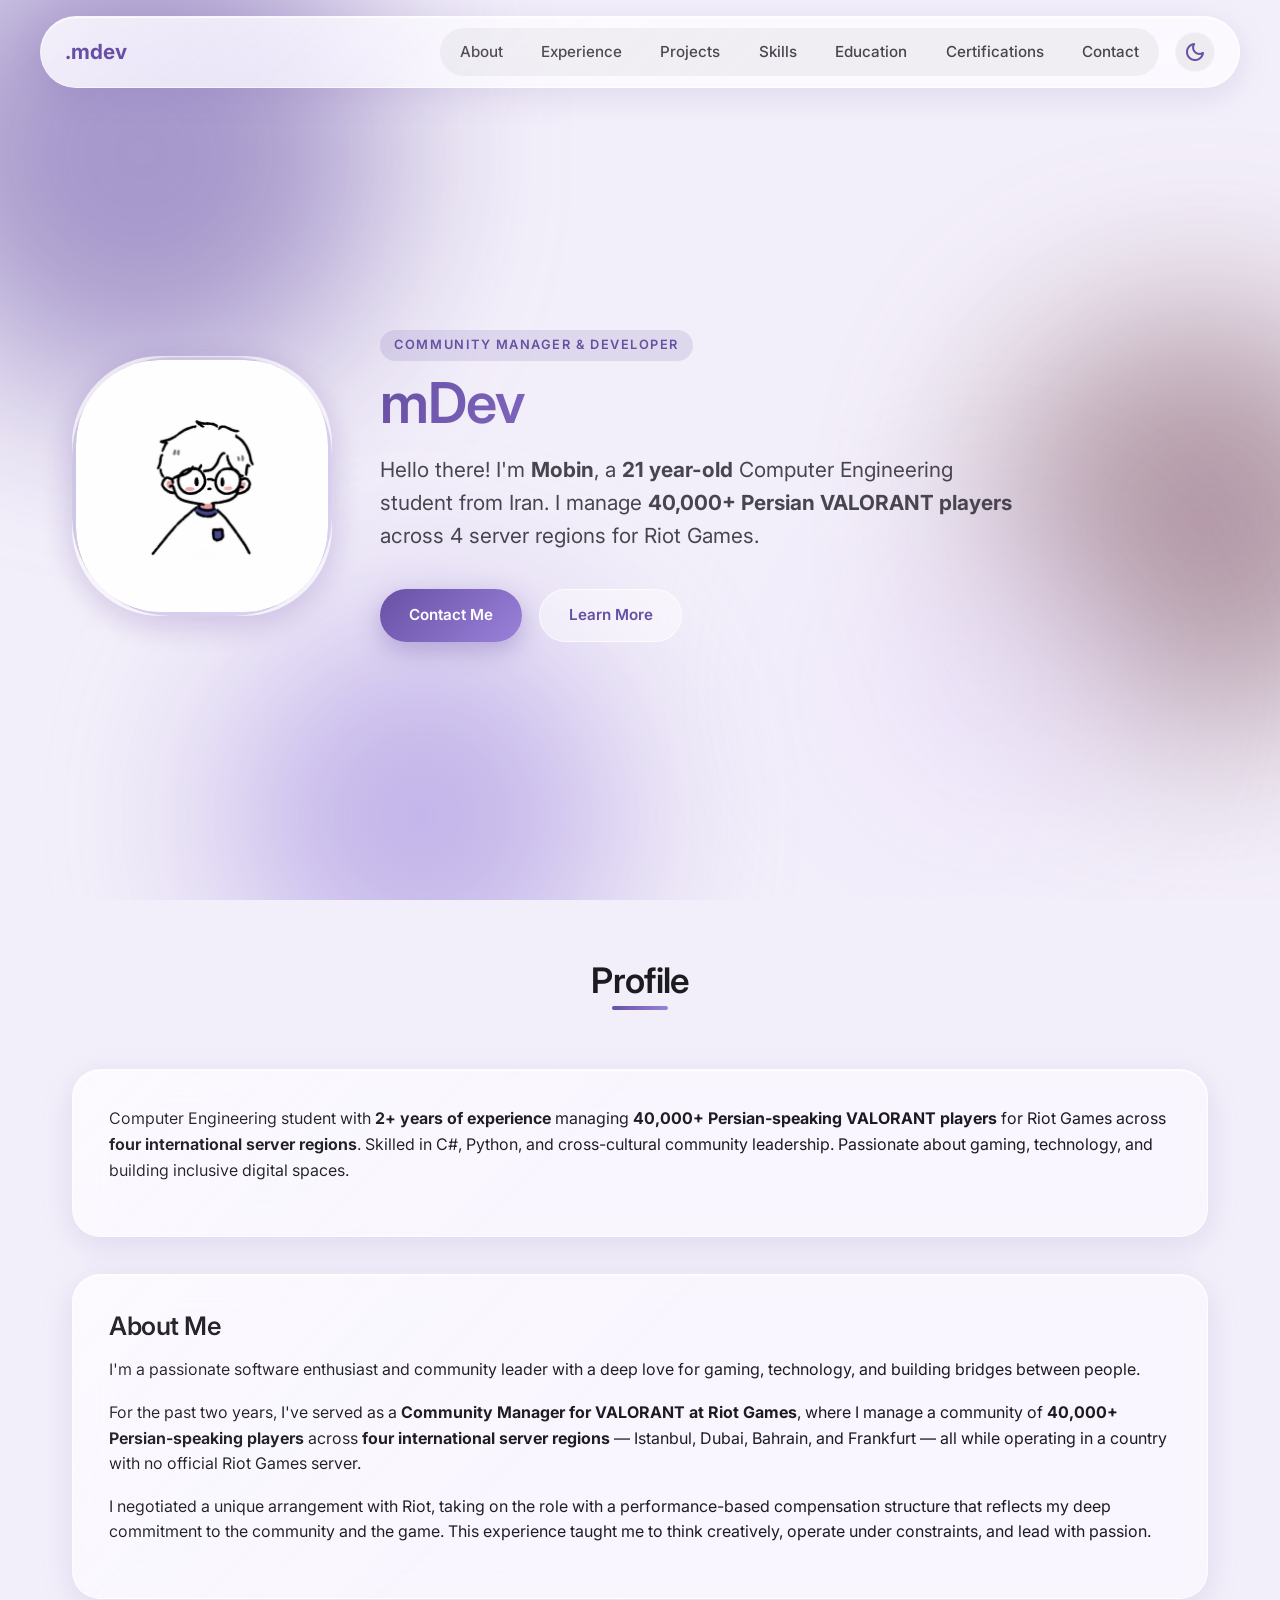
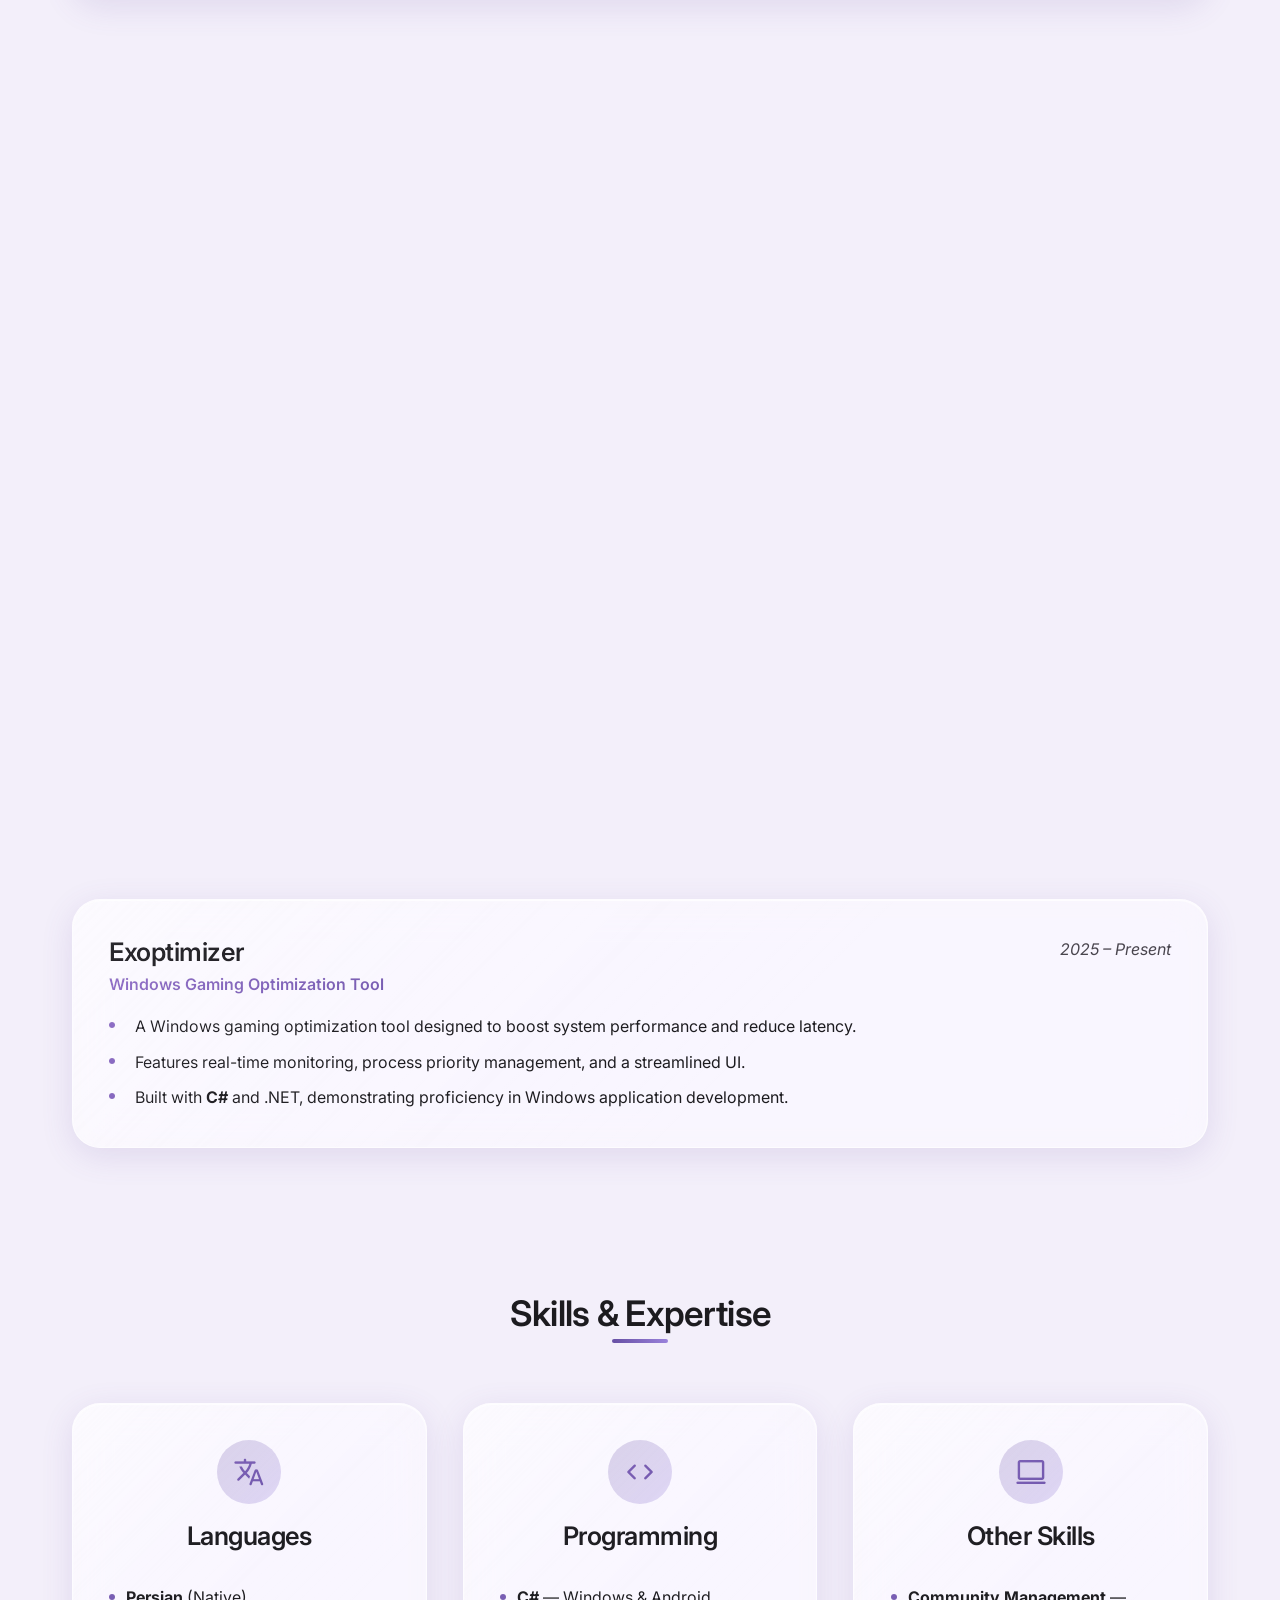
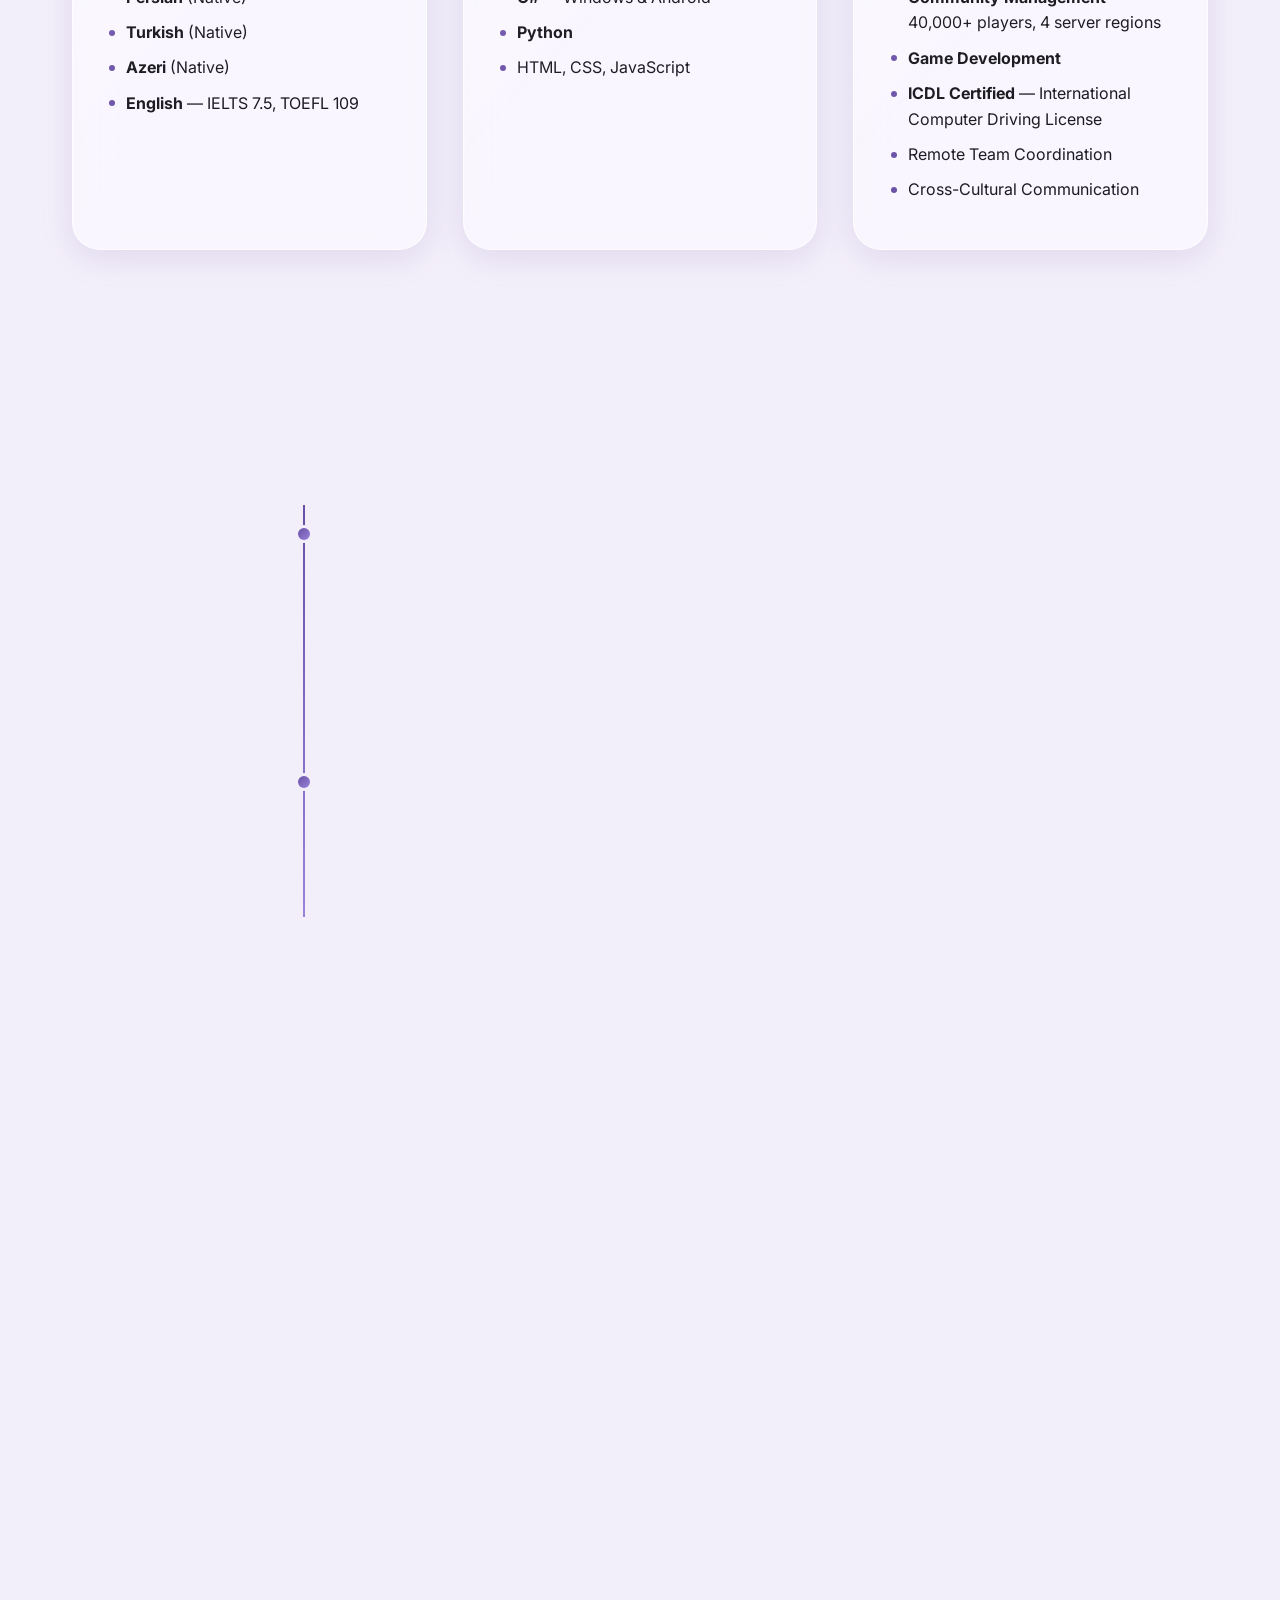
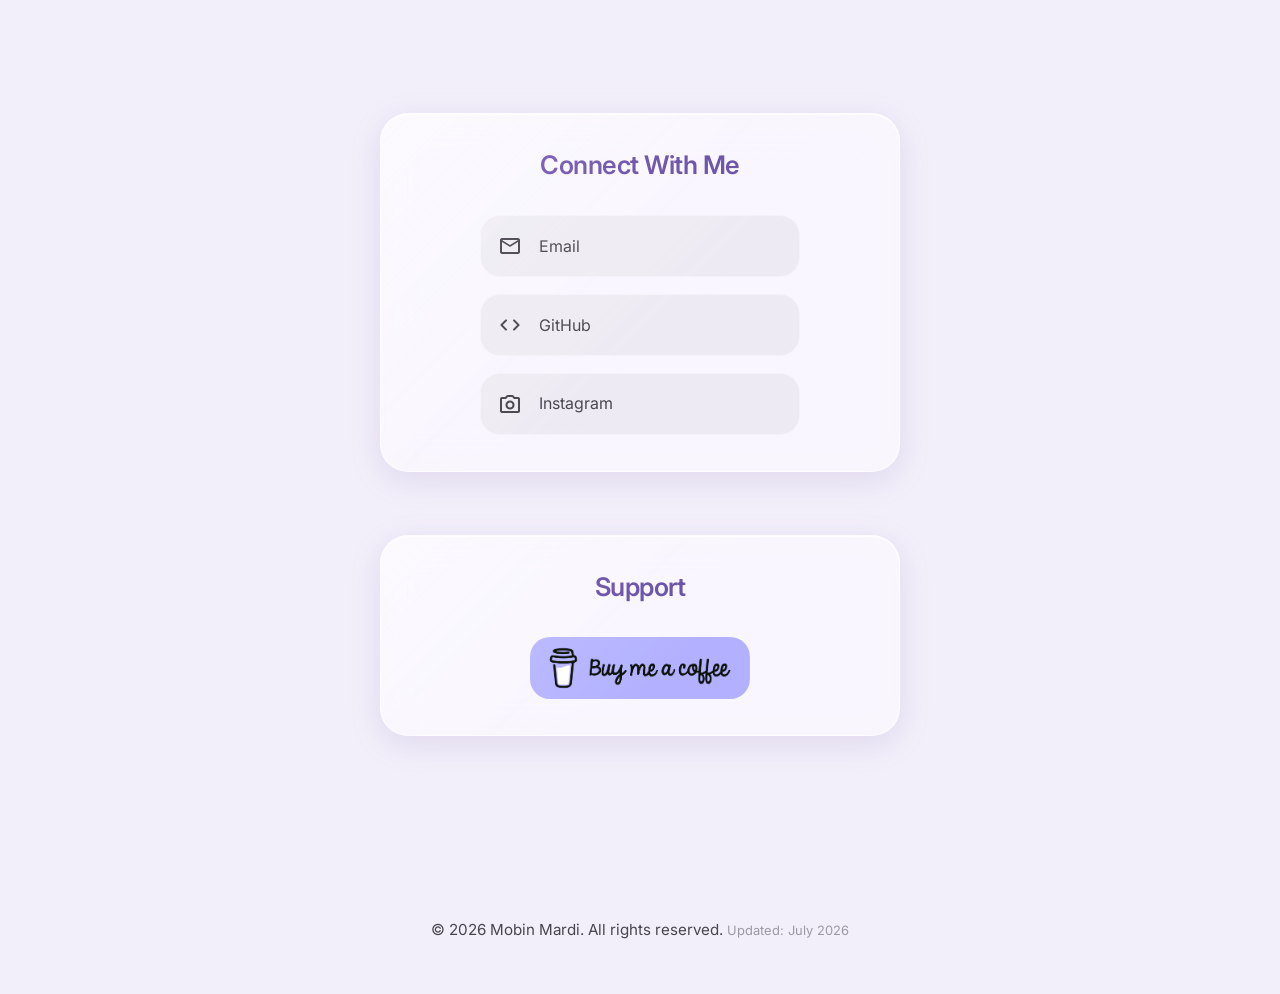
==== commit 625f8a55: "Graduation details fixed" ====
--- a/index.html
+++ b/index.html
@@ -248,7 +248,7 @@
                         <div class="card glass timeline-content">
                             <h3>Computer Engineering</h3>
                             <p>UCHNA, Tabriz, Iran</p>
-                            <p class="timeline-date">Graduation: 2026</p>
+                            <p class="timeline-date">Graduation: 2028</p>
                         </div>
                     </div>
 
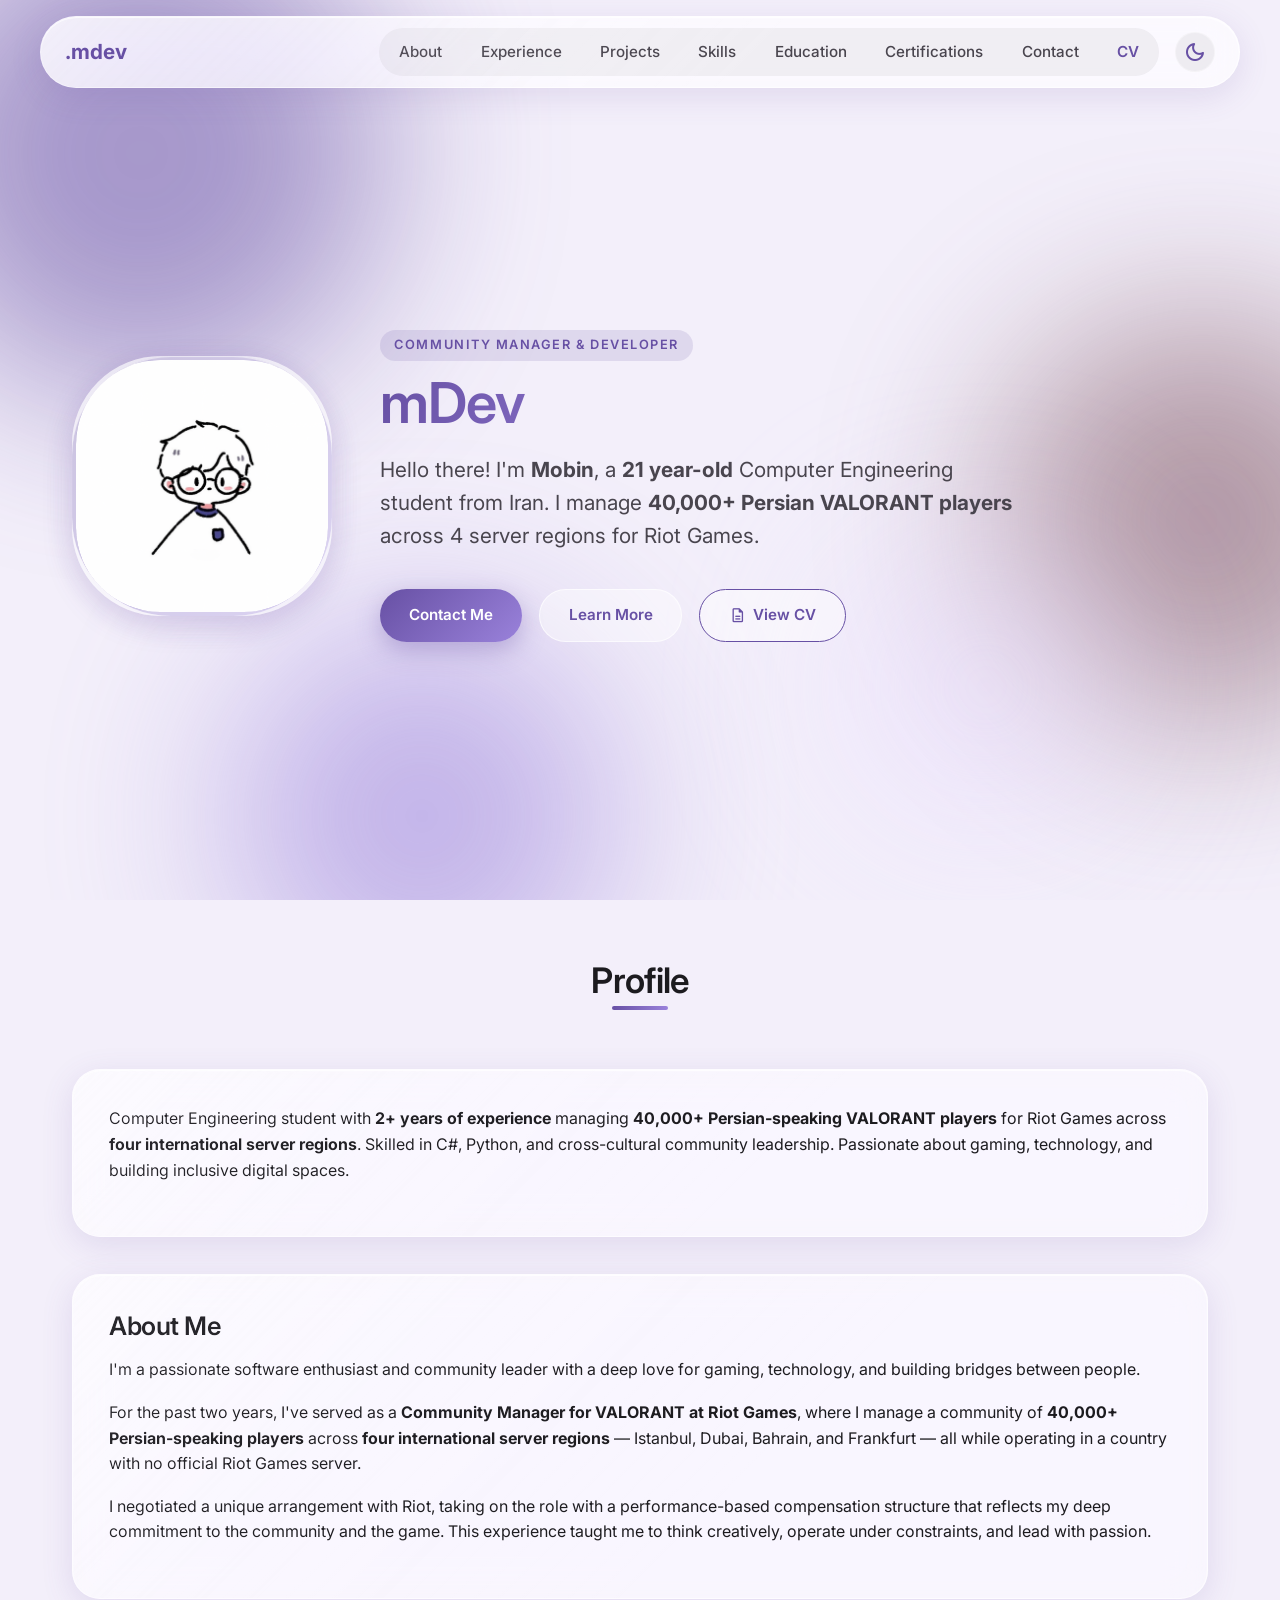
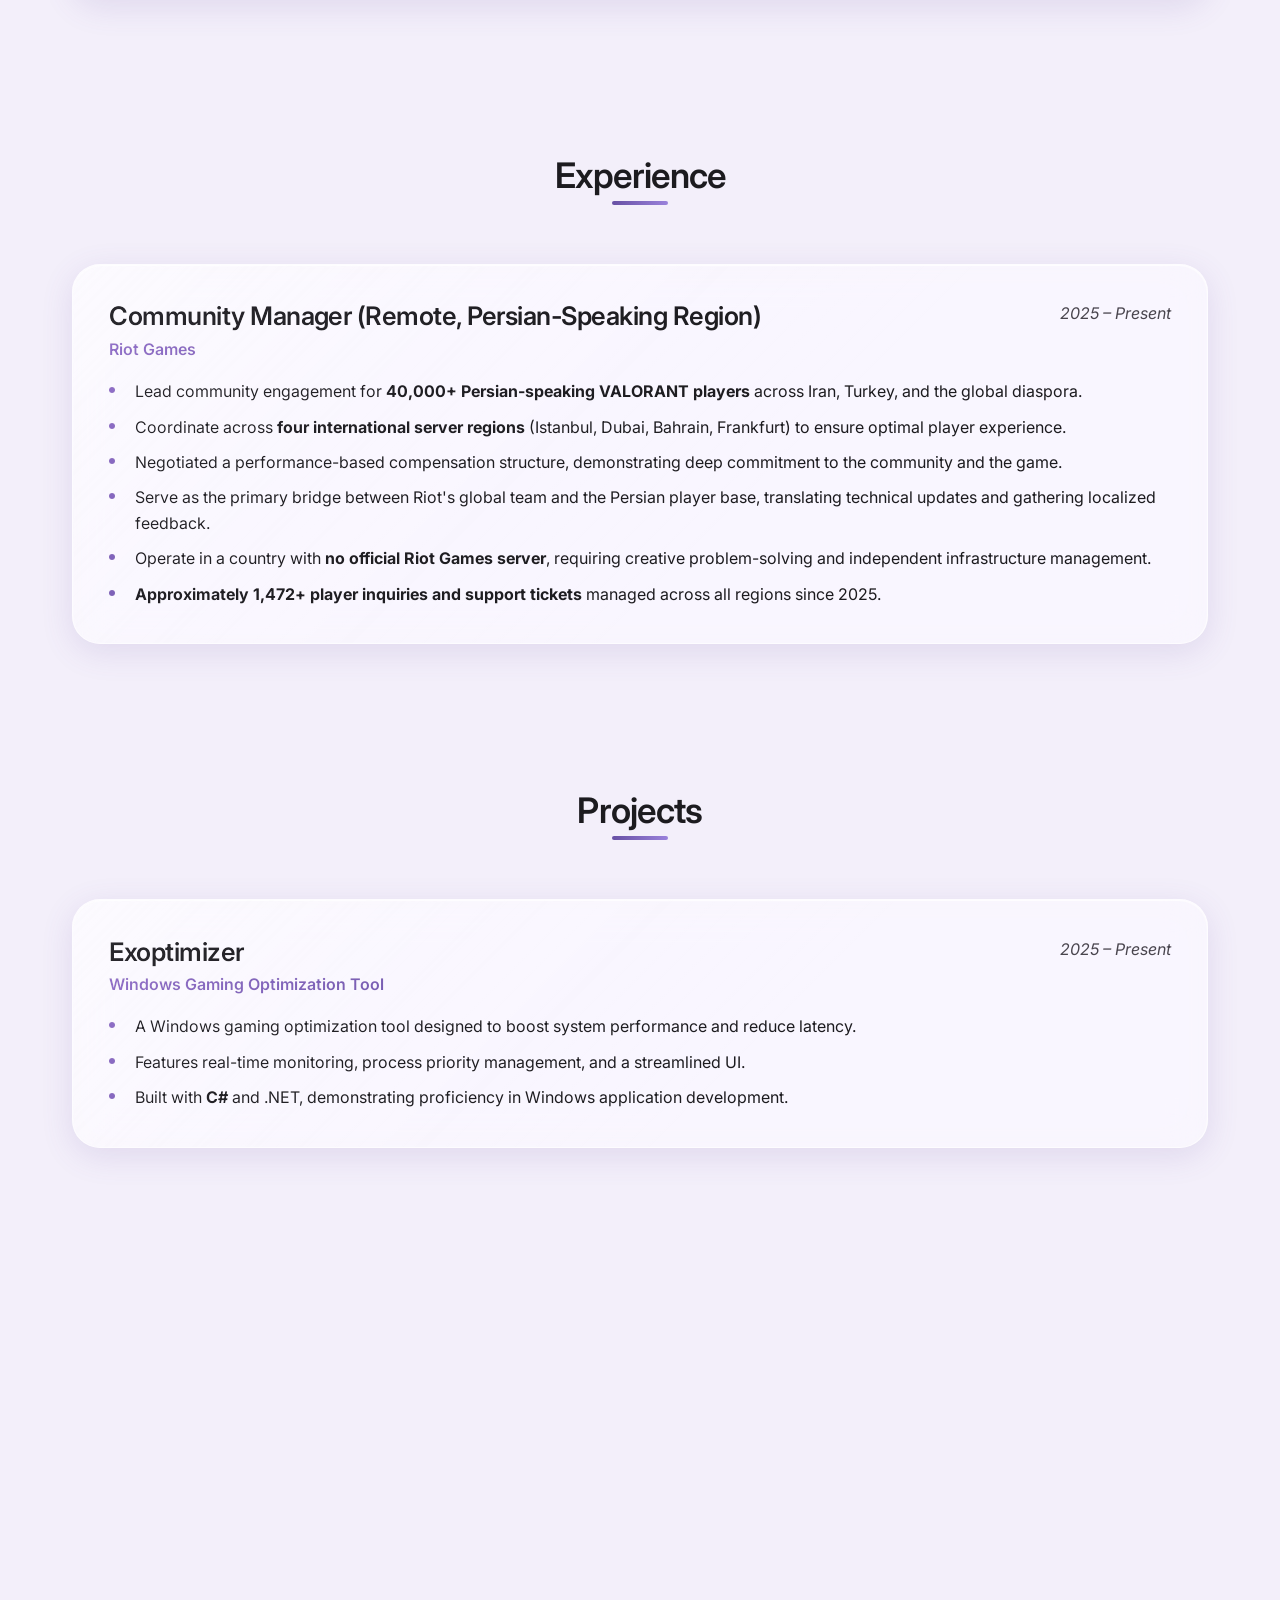
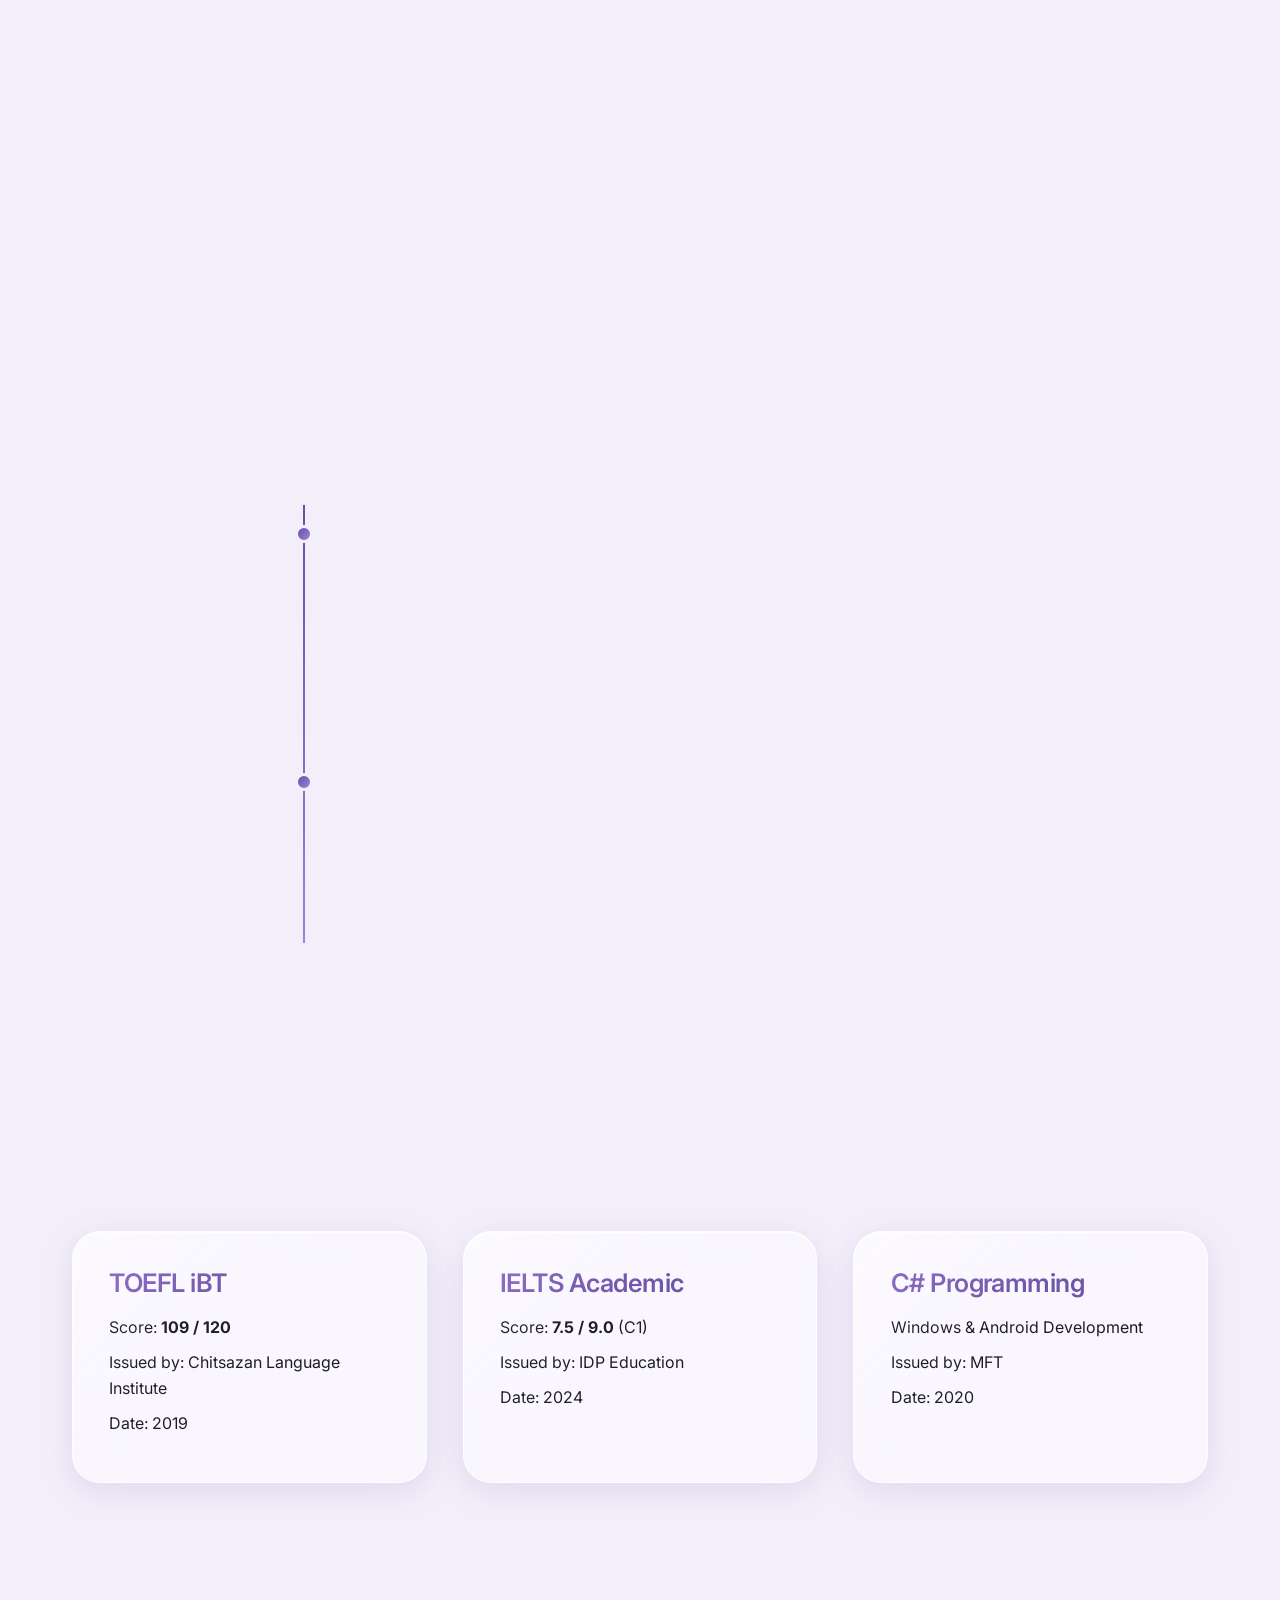
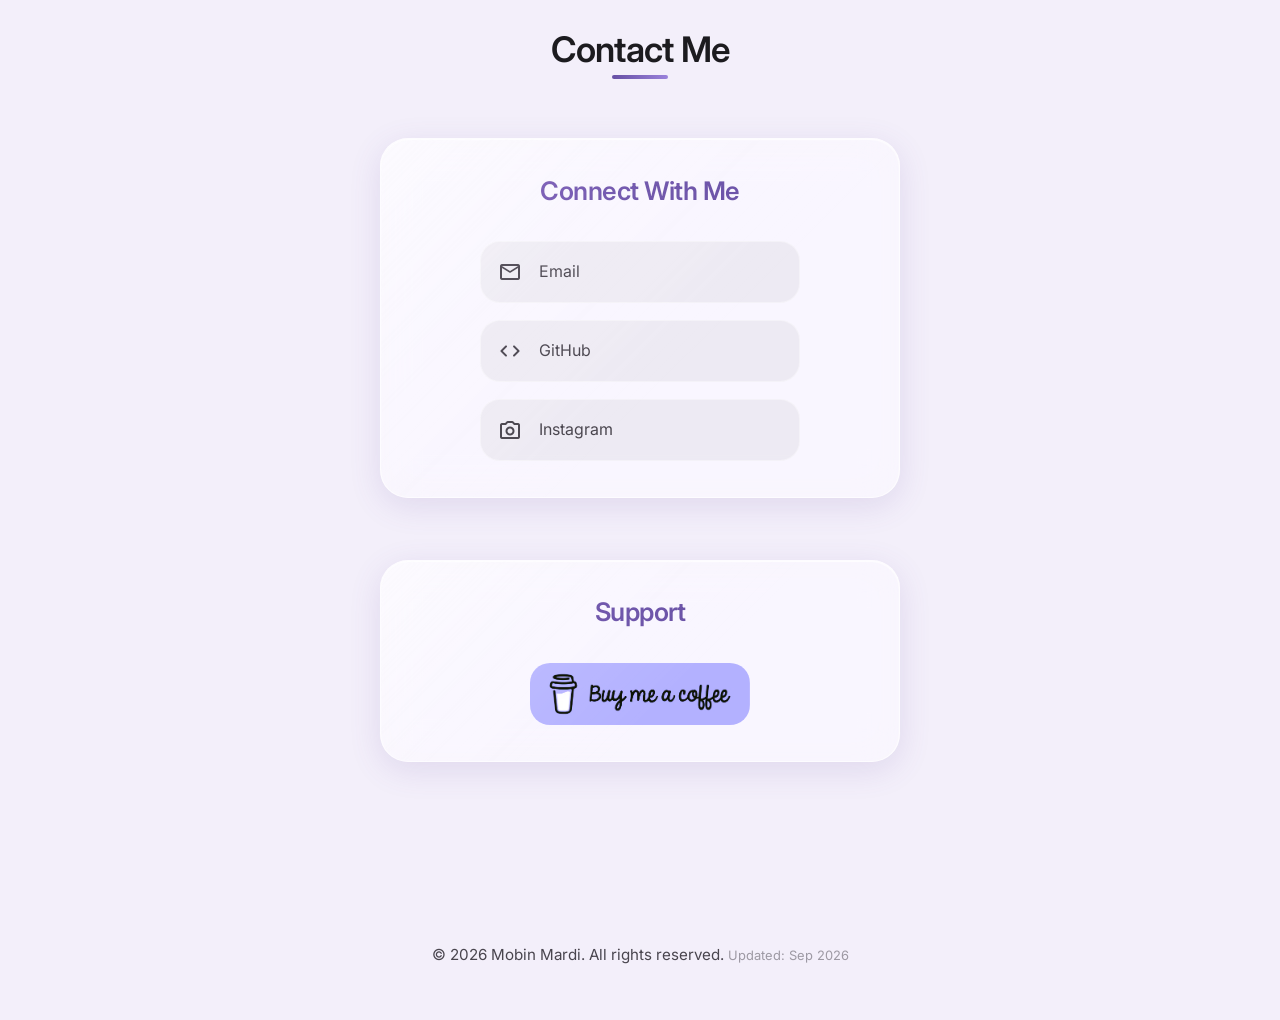
==== commit 0c9bfec2: "Added CV & Updated Info" ====
--- a/index.html
+++ b/index.html
@@ -46,6 +46,7 @@
                         <li><a href="#education" class="nav-link">Education</a></li>
                         <li><a href="#certifications" class="nav-link">Certifications</a></li>
                         <li><a href="#contact" class="nav-link">Contact</a></li>
+                        <li><a href="cv.html" class="nav-link" id="cv-nav-link" style="color: var(--primary); font-weight: 600;">CV</a></li>
                     </ul>
                     <div class="theme-toggle">
                         <button id="theme-toggle-btn" aria-label="Toggle dark mode">
@@ -71,6 +72,7 @@
             <li><a href="#education" class="mobile-nav-link" style="--i:4">Education</a></li>
             <li><a href="#certifications" class="mobile-nav-link" style="--i:5">Certifications</a></li>
             <li><a href="#contact" class="mobile-nav-link" style="--i:6">Contact</a></li>
+            <li><a href="cv.html" class="mobile-nav-link" id="cv-mobile-link" style="--i:7; color: var(--primary); font-weight: 600;">CV</a></li>
         </ul>
     </div>
 
@@ -90,6 +92,10 @@
                         <div class="cta-buttons">
                             <a href="#contact" class="btn primary-btn">Contact Me</a>
                             <a href="#about" class="btn secondary-btn">Learn More</a>
+                            <a href="cv.html" class="btn secondary-btn" style="border-color: var(--primary);">
+                                <span class="material-symbols-rounded" style="font-size: 1.1rem; margin-right: 6px;">description</span>
+                                View CV
+                            </a>
                         </div>
                     </div>
                 </div>
@@ -248,7 +254,7 @@
                         <div class="card glass timeline-content">
                             <h3>Computer Engineering</h3>
                             <p>UCHNA, Tabriz, Iran</p>
-                            <p class="timeline-date">Graduation: 2028</p>
+                            <p class="timeline-date">2023 – Present</p>
                         </div>
                     </div>
 
@@ -257,6 +263,7 @@
                         <div class="card glass timeline-content">
                             <h3>High School Diploma</h3>
                             <p>Mobin High School, Tabriz, Iran</p>
+                            <p class="timeline-date">Graduated: 2023</p>
                         </div>
                     </div>
 
@@ -335,7 +342,7 @@
 
     <footer>
         <div class="container">
-            <p>&copy; 2026 Mobin Mardi. All rights reserved. <span style="opacity: 0.5; font-size: 0.85em;">Updated: July 2026</span></p>
+            <p>&copy; 2026 Mobin Mardi. All rights reserved. <span style="opacity: 0.5; font-size: 0.85em;">Updated: Sep 2026</span></p>
         </div>
     </footer>
 
@@ -346,4 +353,4 @@
 
     <script src="js/script.js"></script>
 </body>
-</html>
+</html>
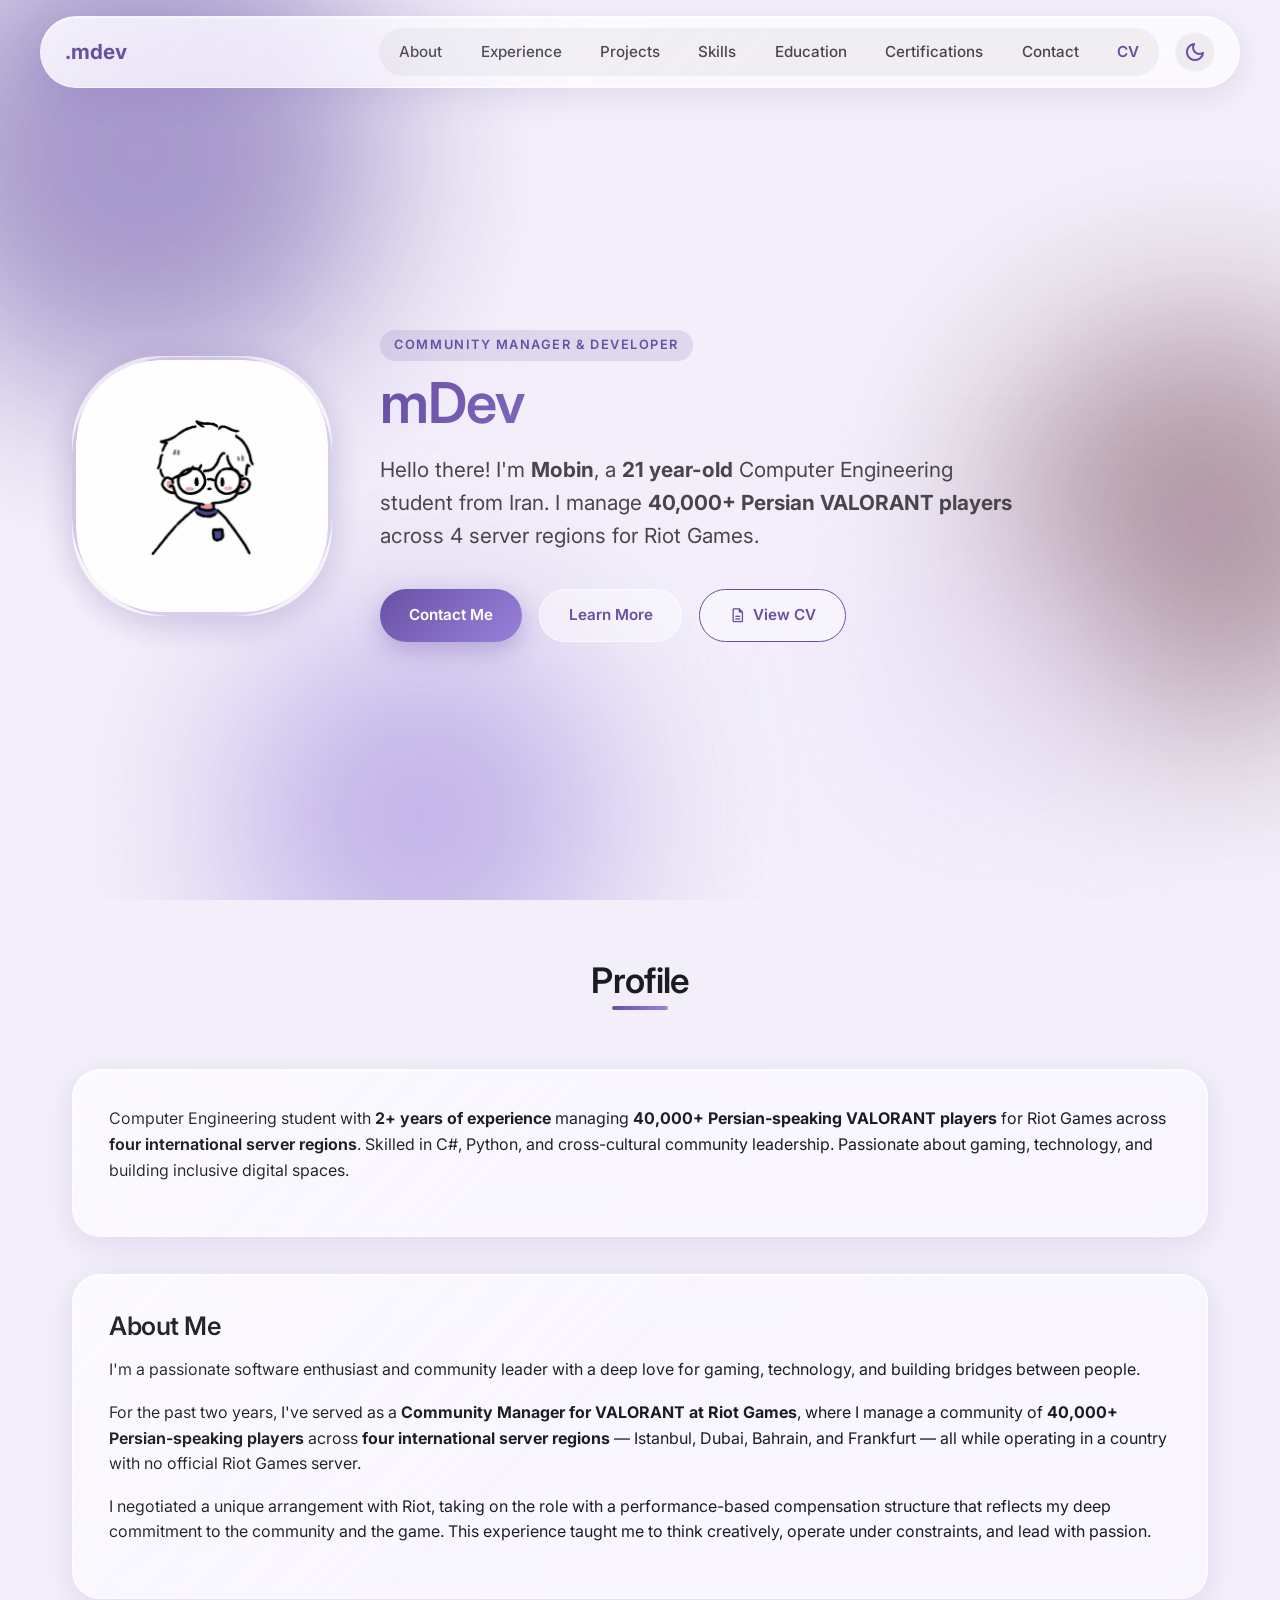
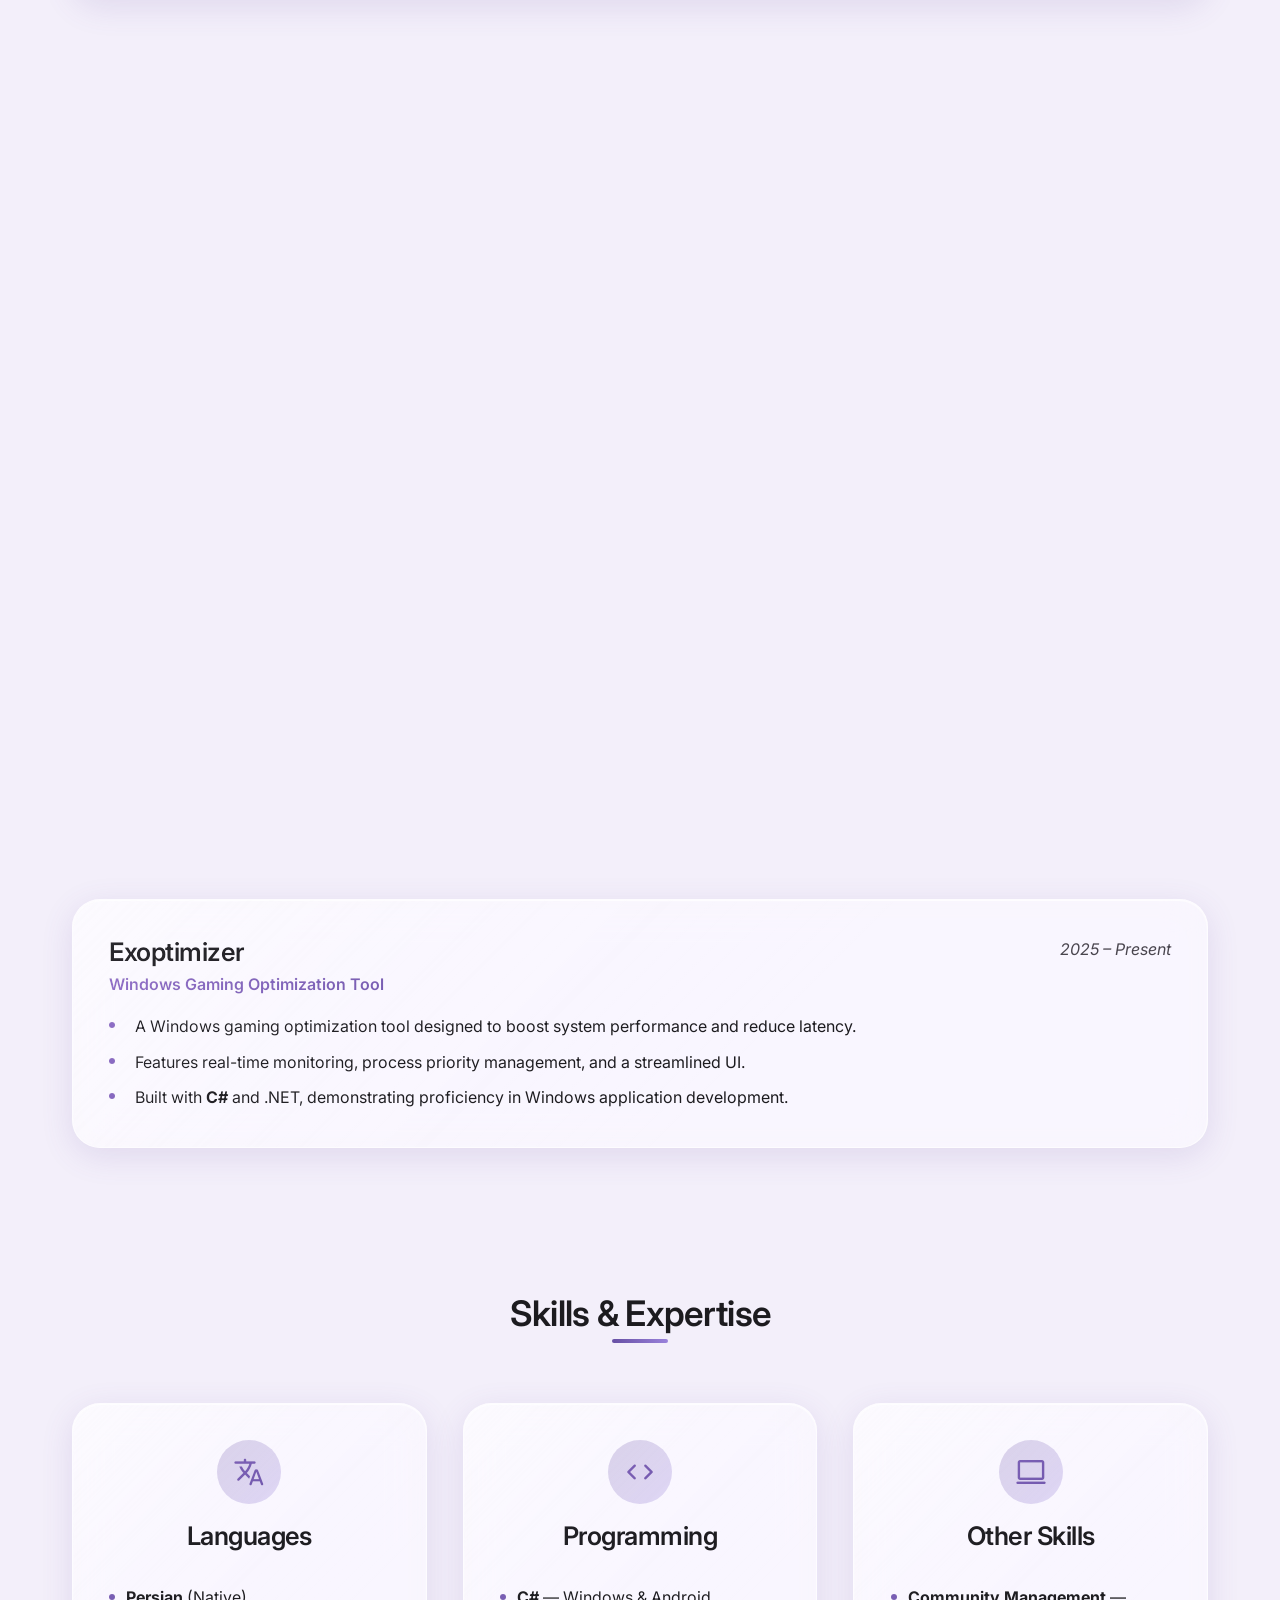
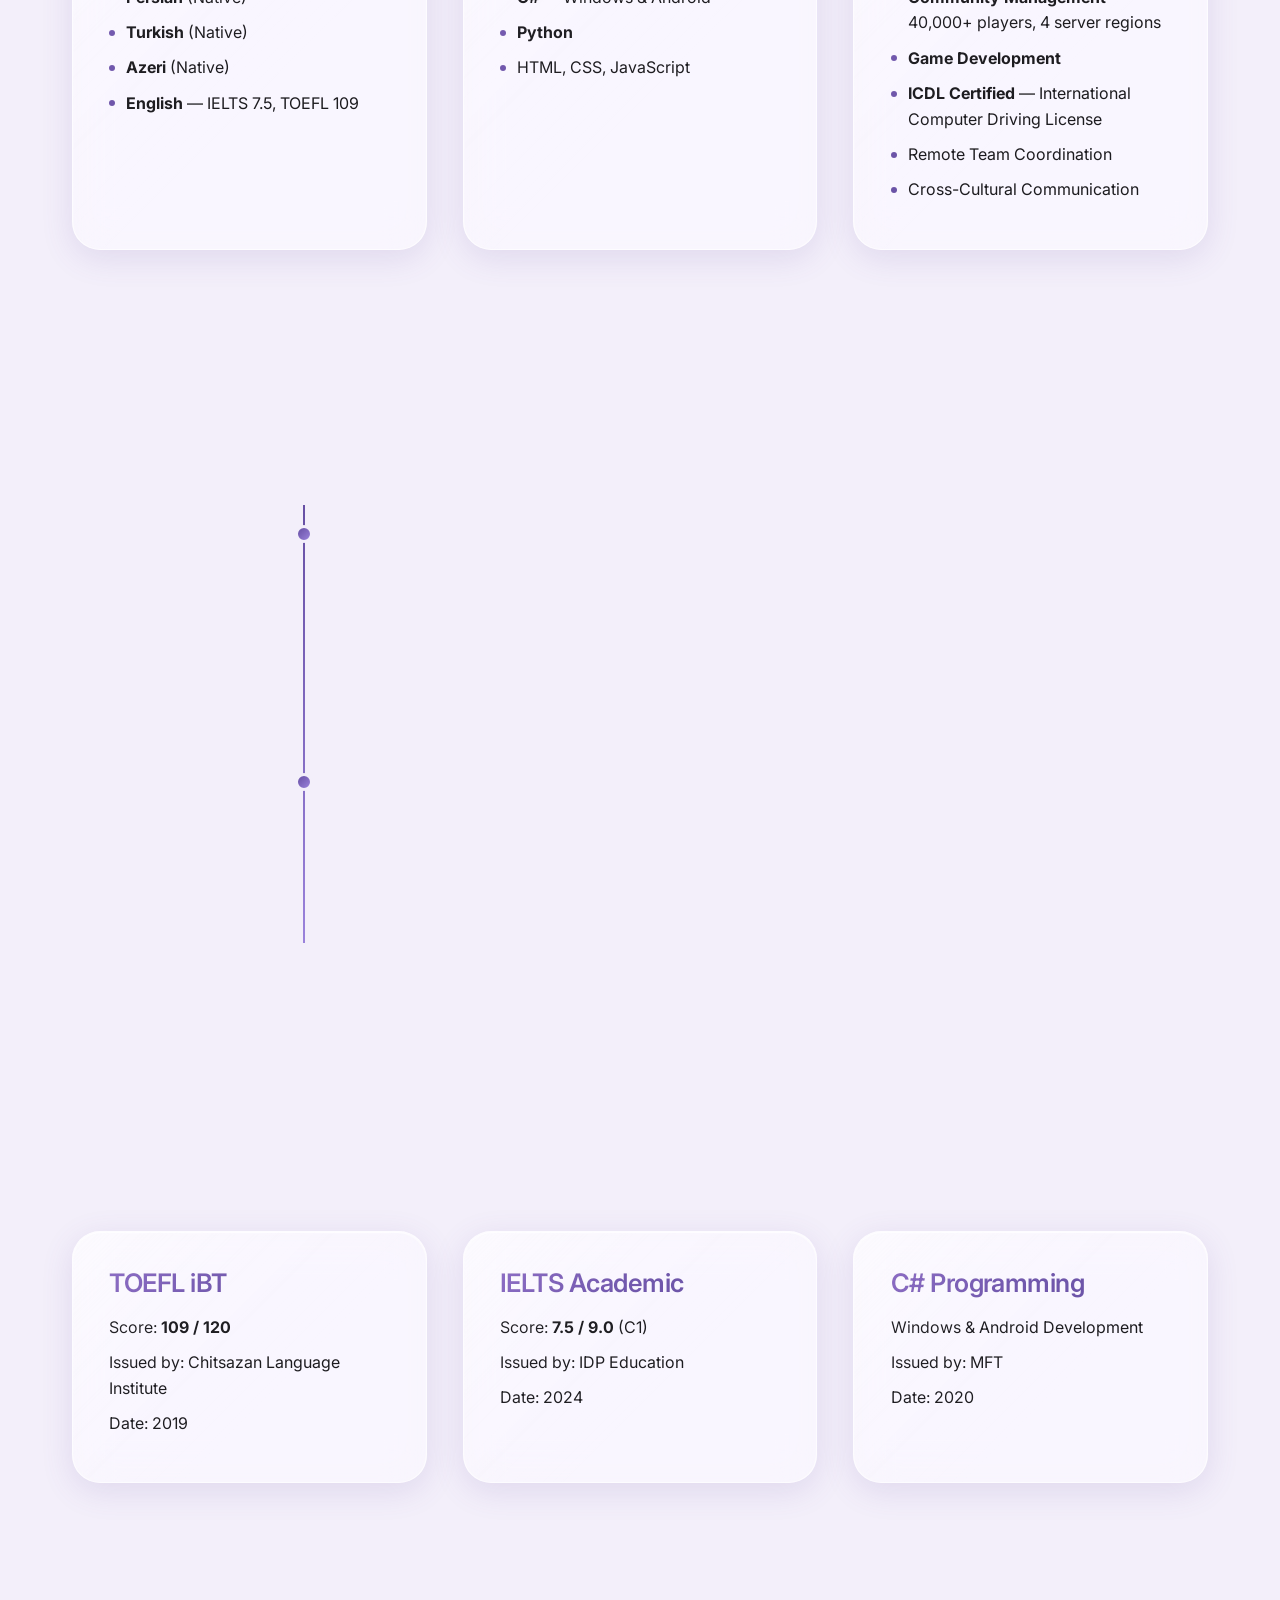
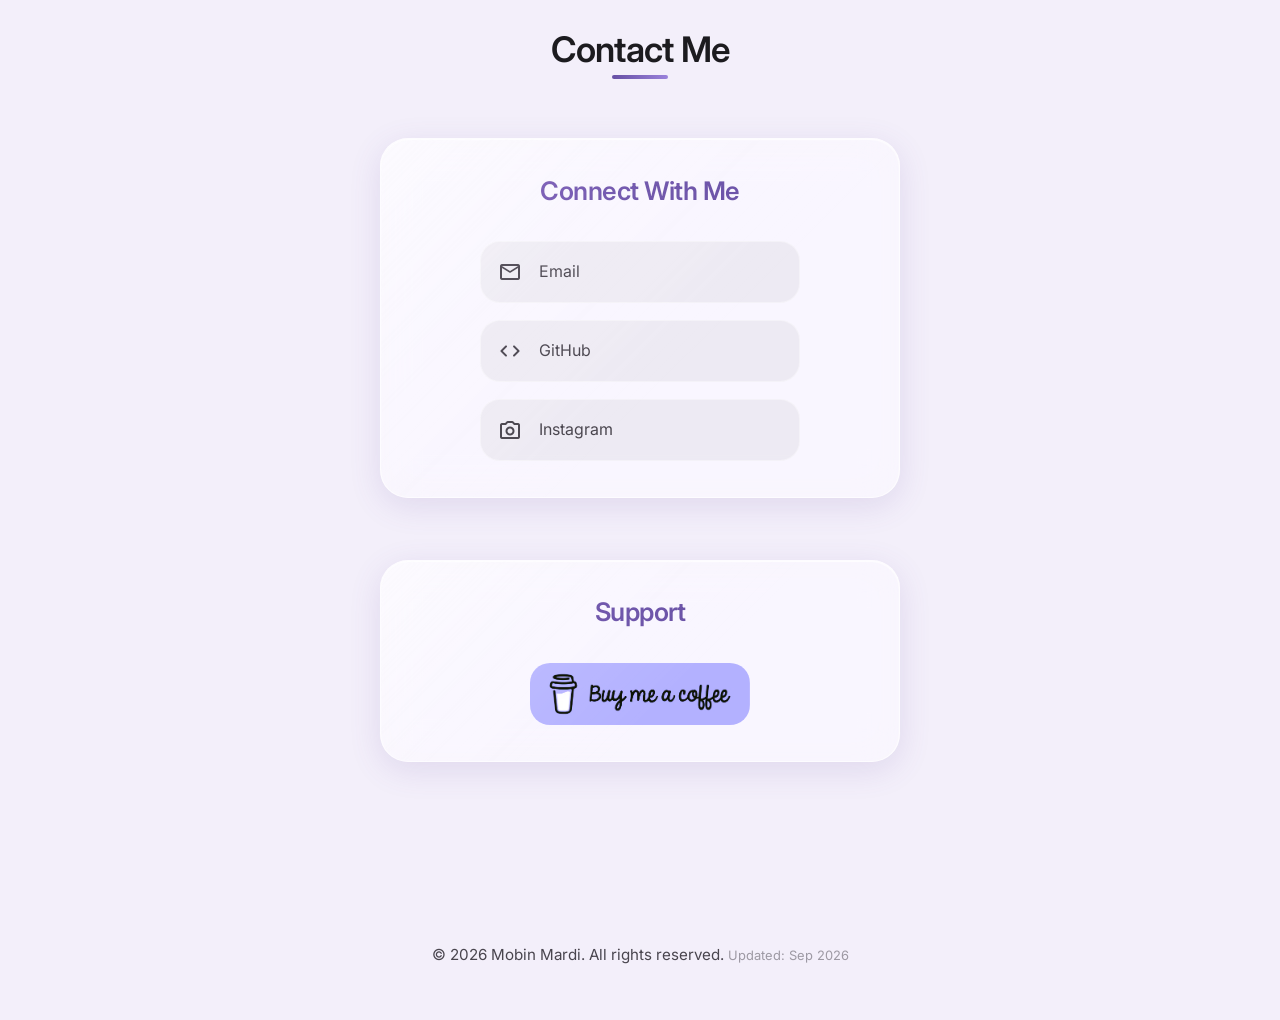
==== commit 47655c16: "Modifications to Mobile Views" ====
--- a/index.html
+++ b/index.html
@@ -22,6 +22,74 @@
     <link rel="stylesheet" href="css/styles.css">
     <link rel="stylesheet" href="https://fonts.googleapis.com/css2?family=Material+Symbols+Rounded:opsz,wght,FILL,GRAD@20..48,100..700,0..1,-50..200">
     <link href="https://fonts.googleapis.com/css2?family=Inter:wght@300;400;500;600;700&display=swap" rel="stylesheet">
+
+    <!-- ===== ADDITIONAL MOBILE STYLES ===== -->
+    <style>
+        /* Additional mobile refinements */
+        @media (max-width: 480px) {
+            .cta-buttons {
+                flex-direction: column;
+                width: 100%;
+                gap: var(--spacing-sm);
+            }
+            .cta-buttons .btn {
+                width: 100%;
+                justify-content: center;
+                padding: 0.75rem 1rem;
+                font-size: var(--font-size-sm);
+            }
+            .hero-text h1 {
+                font-size: var(--font-size-2xl);
+            }
+            .hero-text p {
+                font-size: var(--font-size-md);
+            }
+            .card {
+                padding: var(--spacing-md);
+            }
+            .skill-card ul li {
+                font-size: var(--font-size-sm);
+            }
+            .timeline-content {
+                margin-left: clamp(36px, 8vw, 50px);
+                width: calc(100% - clamp(36px, 8vw, 50px));
+            }
+            .social-link {
+                padding: var(--spacing-sm) var(--spacing-md);
+            }
+            .support-img {
+                max-width: min(50%, 160px);
+            }
+            #back-to-top {
+                bottom: 1rem;
+                right: 1rem;
+                width: 44px;
+                height: 44px;
+            }
+        }
+
+        @media (max-width: 380px) {
+            .profile-image {
+                width: 140px;
+                height: 140px;
+            }
+            .header-glass {
+                padding: 0 0.5rem;
+                height: 56px;
+            }
+            .logo {
+                font-size: var(--font-size-md);
+            }
+            .nav-link {
+                font-size: var(--font-size-xs);
+                padding: 0.3rem 0.6rem;
+            }
+            #theme-toggle-btn {
+                width: 34px;
+                height: 34px;
+            }
+        }
+    </style>
 </head>
 <body class="light-theme">
     <div class="page-transition"></div>
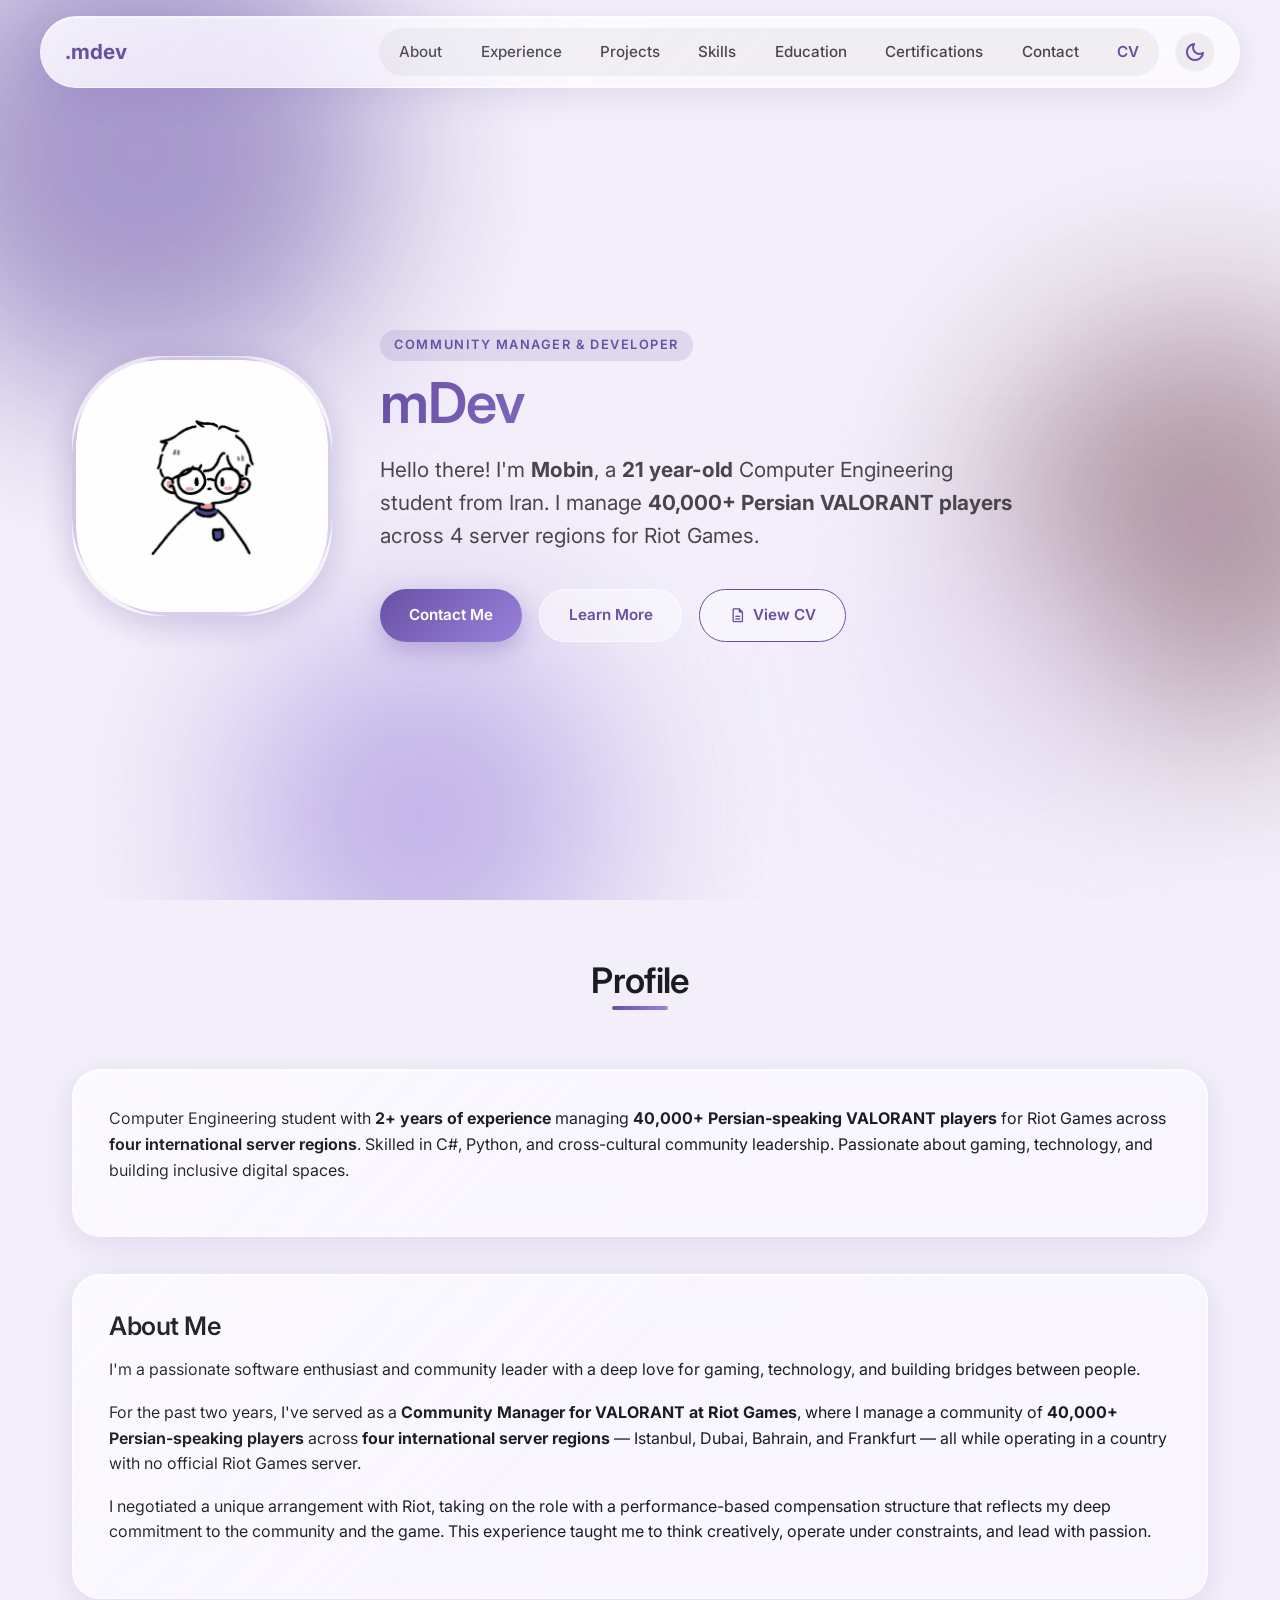
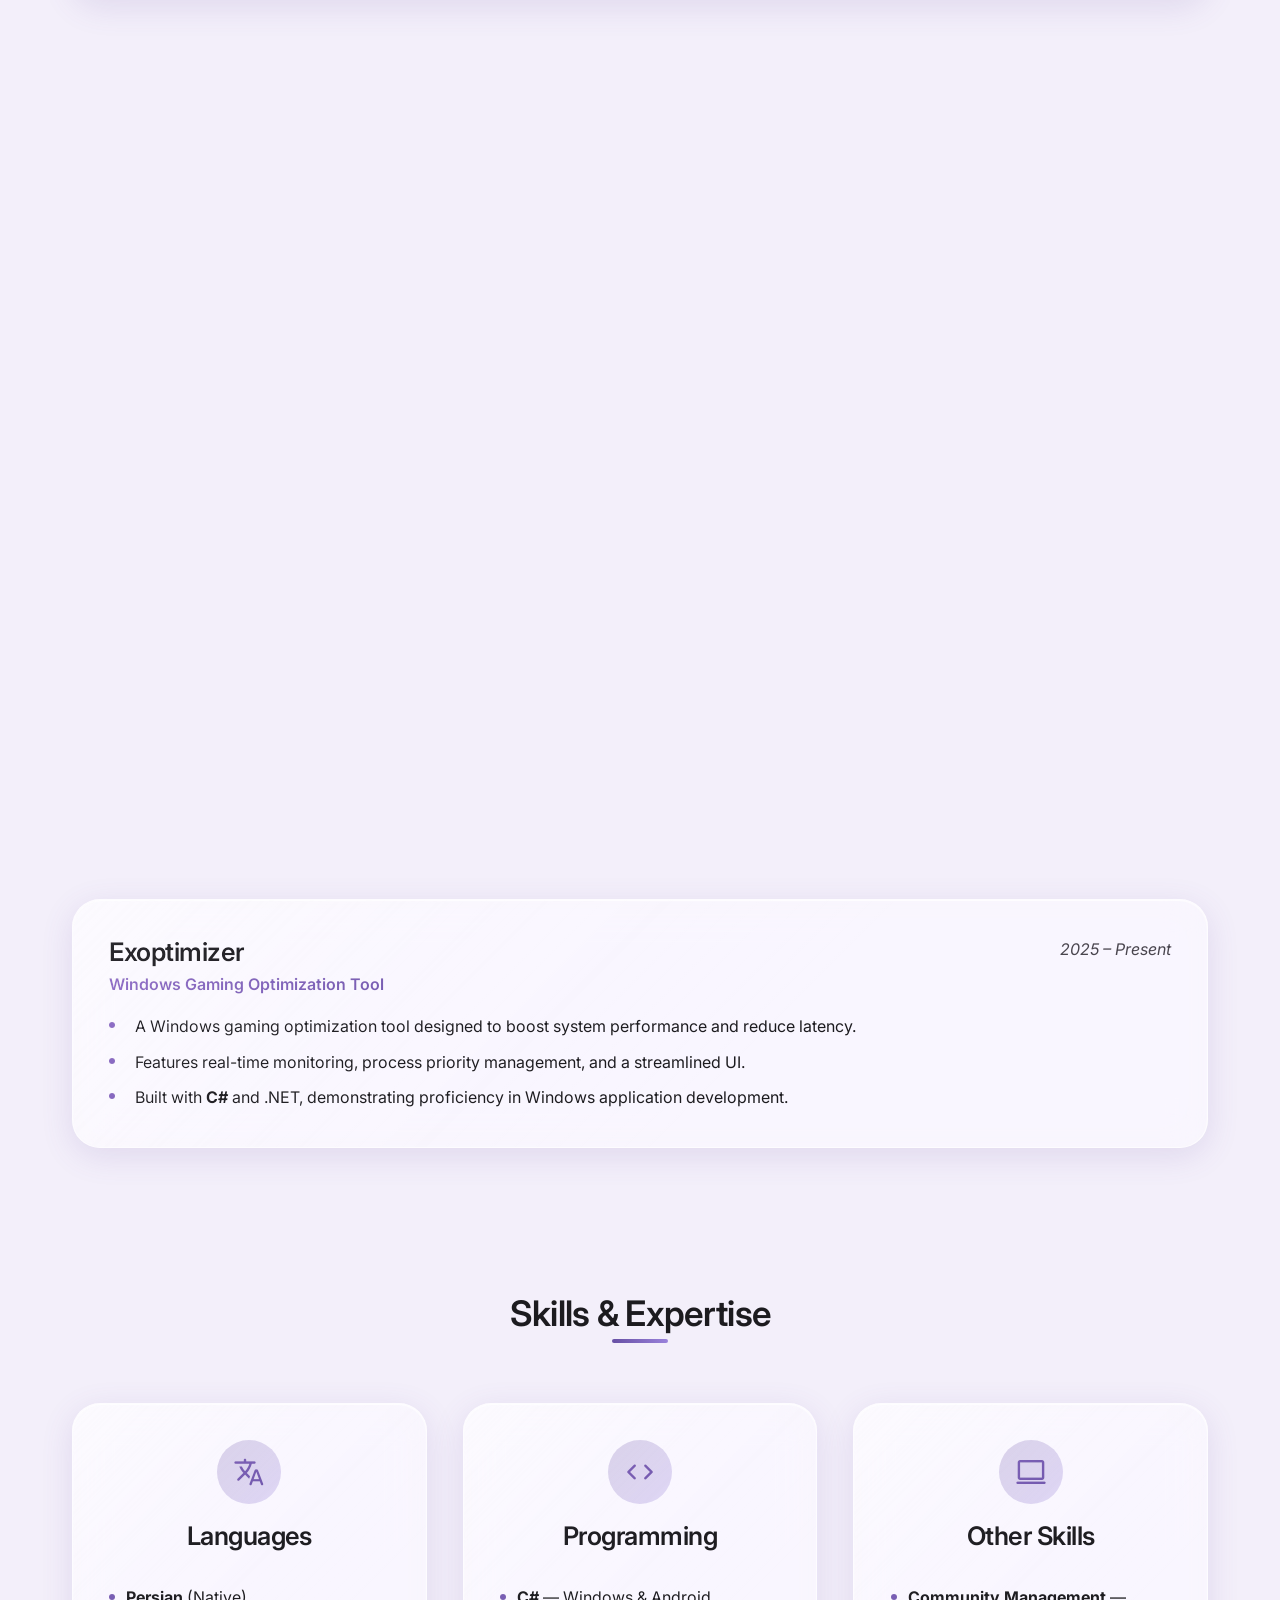
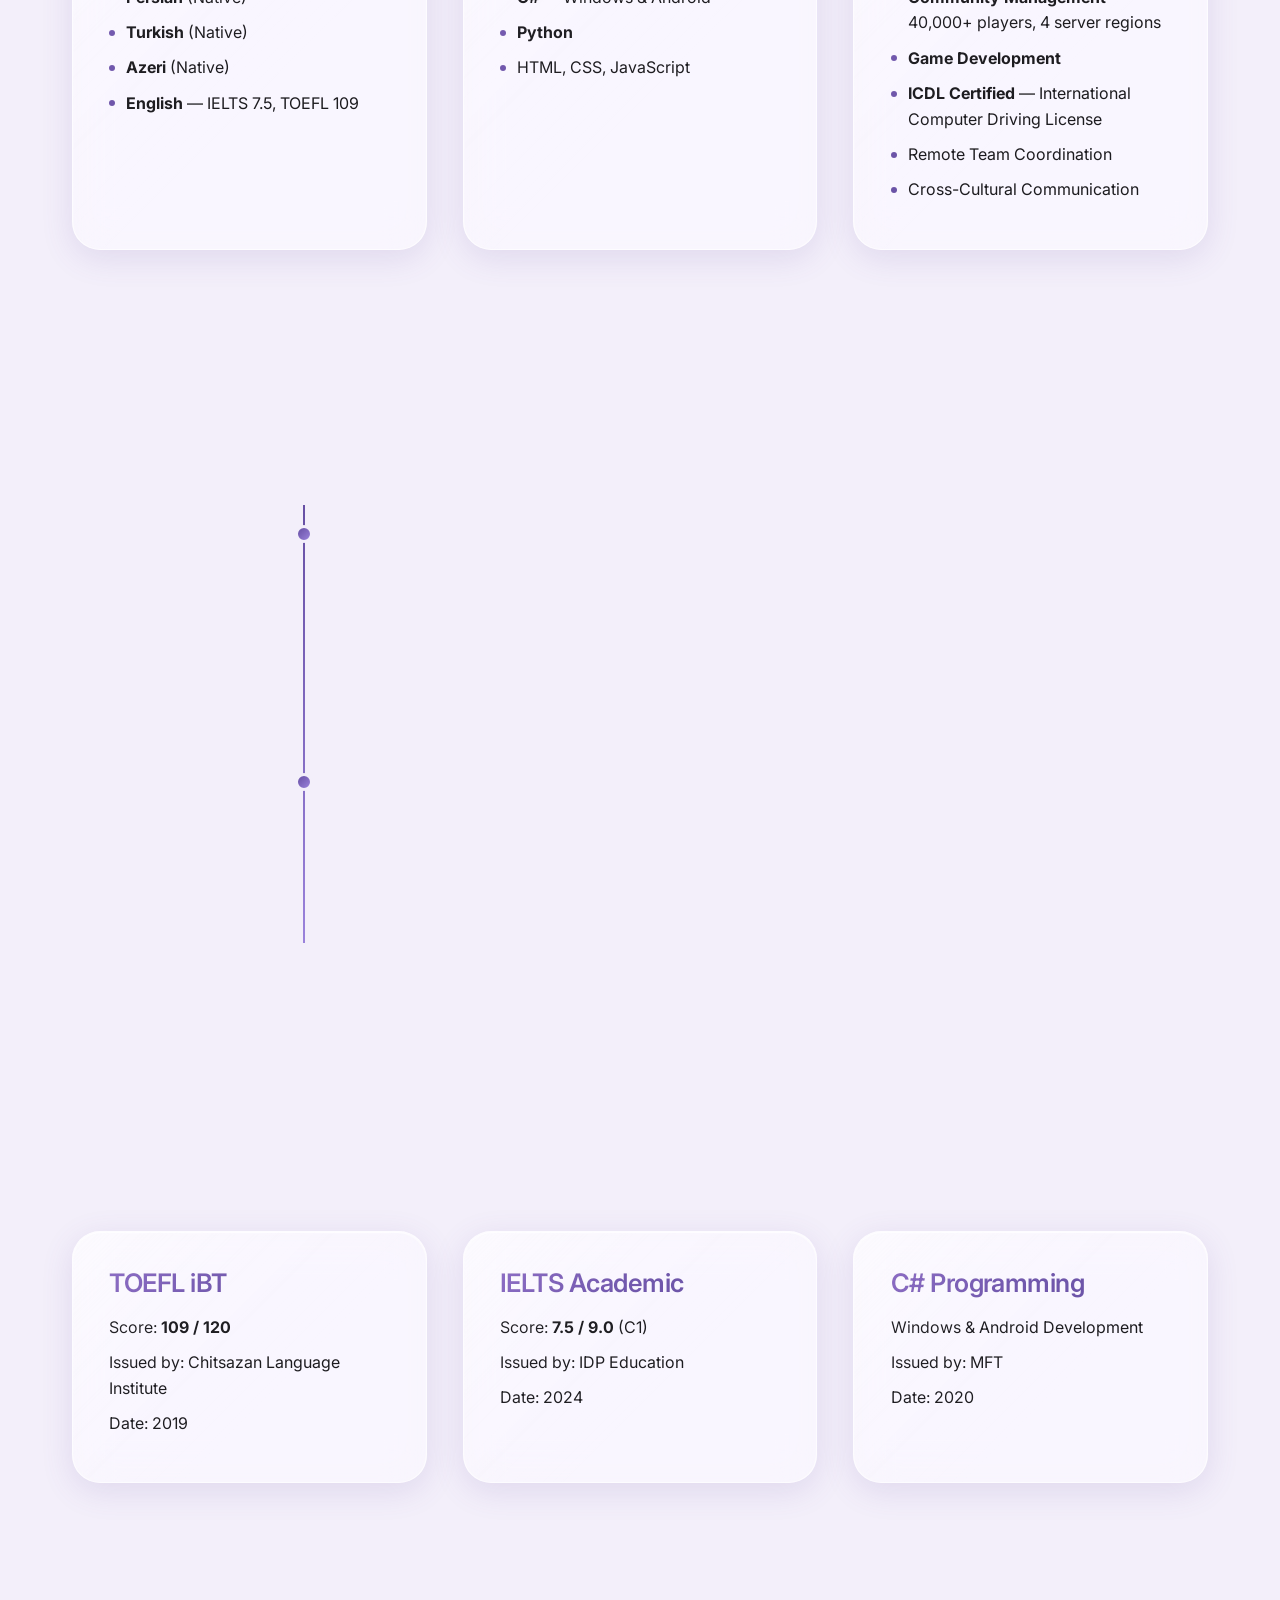
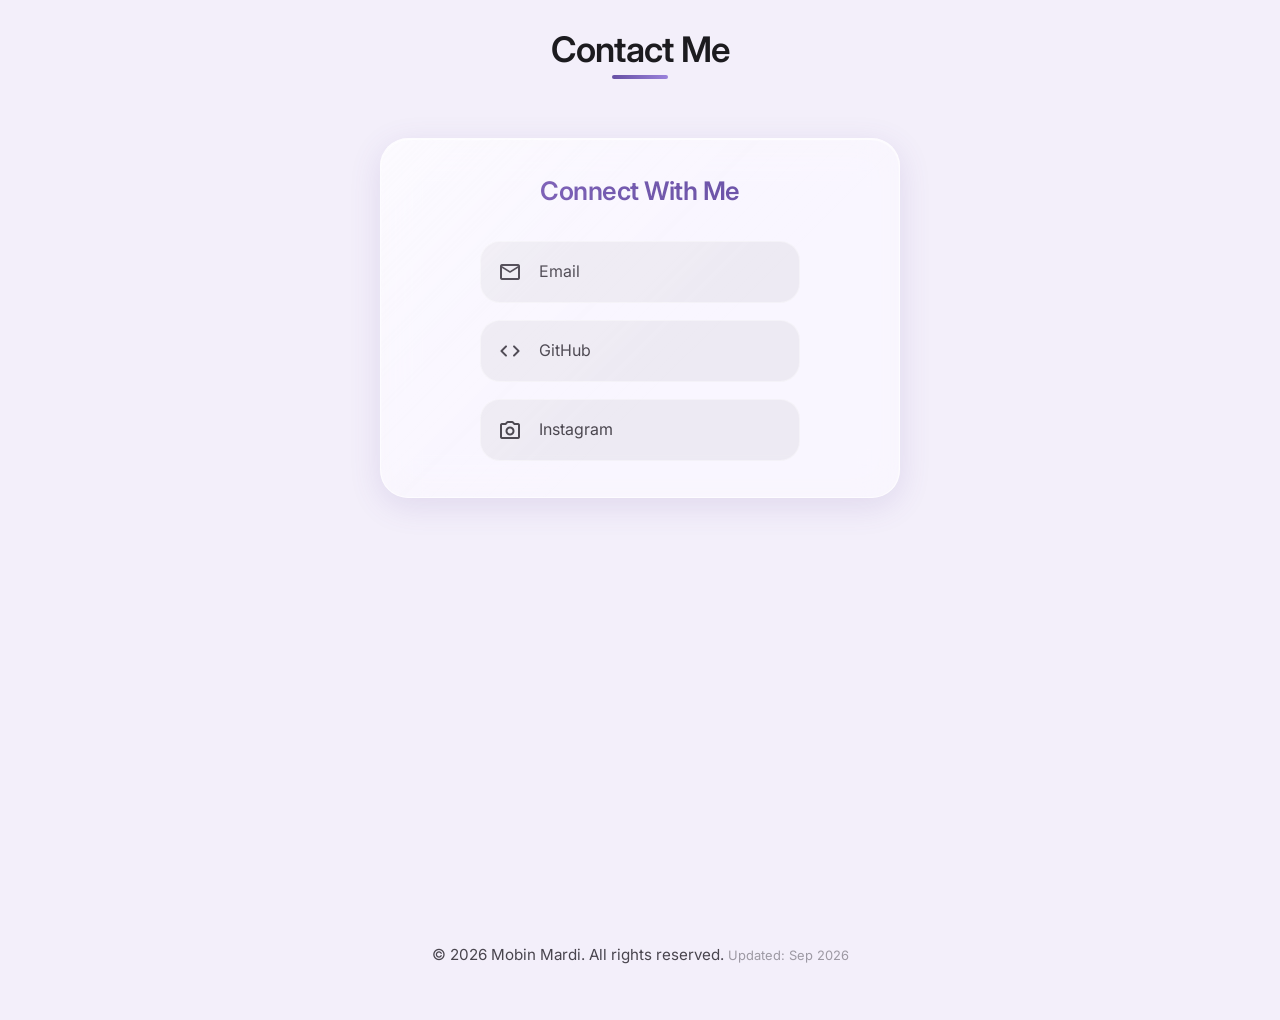
==== commit 0dc26933: "Fixed UI Bugs" ====
--- a/index.html
+++ b/index.html
@@ -22,74 +22,6 @@
     <link rel="stylesheet" href="css/styles.css">
     <link rel="stylesheet" href="https://fonts.googleapis.com/css2?family=Material+Symbols+Rounded:opsz,wght,FILL,GRAD@20..48,100..700,0..1,-50..200">
     <link href="https://fonts.googleapis.com/css2?family=Inter:wght@300;400;500;600;700&display=swap" rel="stylesheet">
-
-    <!-- ===== ADDITIONAL MOBILE STYLES ===== -->
-    <style>
-        /* Additional mobile refinements */
-        @media (max-width: 480px) {
-            .cta-buttons {
-                flex-direction: column;
-                width: 100%;
-                gap: var(--spacing-sm);
-            }
-            .cta-buttons .btn {
-                width: 100%;
-                justify-content: center;
-                padding: 0.75rem 1rem;
-                font-size: var(--font-size-sm);
-            }
-            .hero-text h1 {
-                font-size: var(--font-size-2xl);
-            }
-            .hero-text p {
-                font-size: var(--font-size-md);
-            }
-            .card {
-                padding: var(--spacing-md);
-            }
-            .skill-card ul li {
-                font-size: var(--font-size-sm);
-            }
-            .timeline-content {
-                margin-left: clamp(36px, 8vw, 50px);
-                width: calc(100% - clamp(36px, 8vw, 50px));
-            }
-            .social-link {
-                padding: var(--spacing-sm) var(--spacing-md);
-            }
-            .support-img {
-                max-width: min(50%, 160px);
-            }
-            #back-to-top {
-                bottom: 1rem;
-                right: 1rem;
-                width: 44px;
-                height: 44px;
-            }
-        }
-
-        @media (max-width: 380px) {
-            .profile-image {
-                width: 140px;
-                height: 140px;
-            }
-            .header-glass {
-                padding: 0 0.5rem;
-                height: 56px;
-            }
-            .logo {
-                font-size: var(--font-size-md);
-            }
-            .nav-link {
-                font-size: var(--font-size-xs);
-                padding: 0.3rem 0.6rem;
-            }
-            #theme-toggle-btn {
-                width: 34px;
-                height: 34px;
-            }
-        }
-    </style>
 </head>
 <body class="light-theme">
     <div class="page-transition"></div>
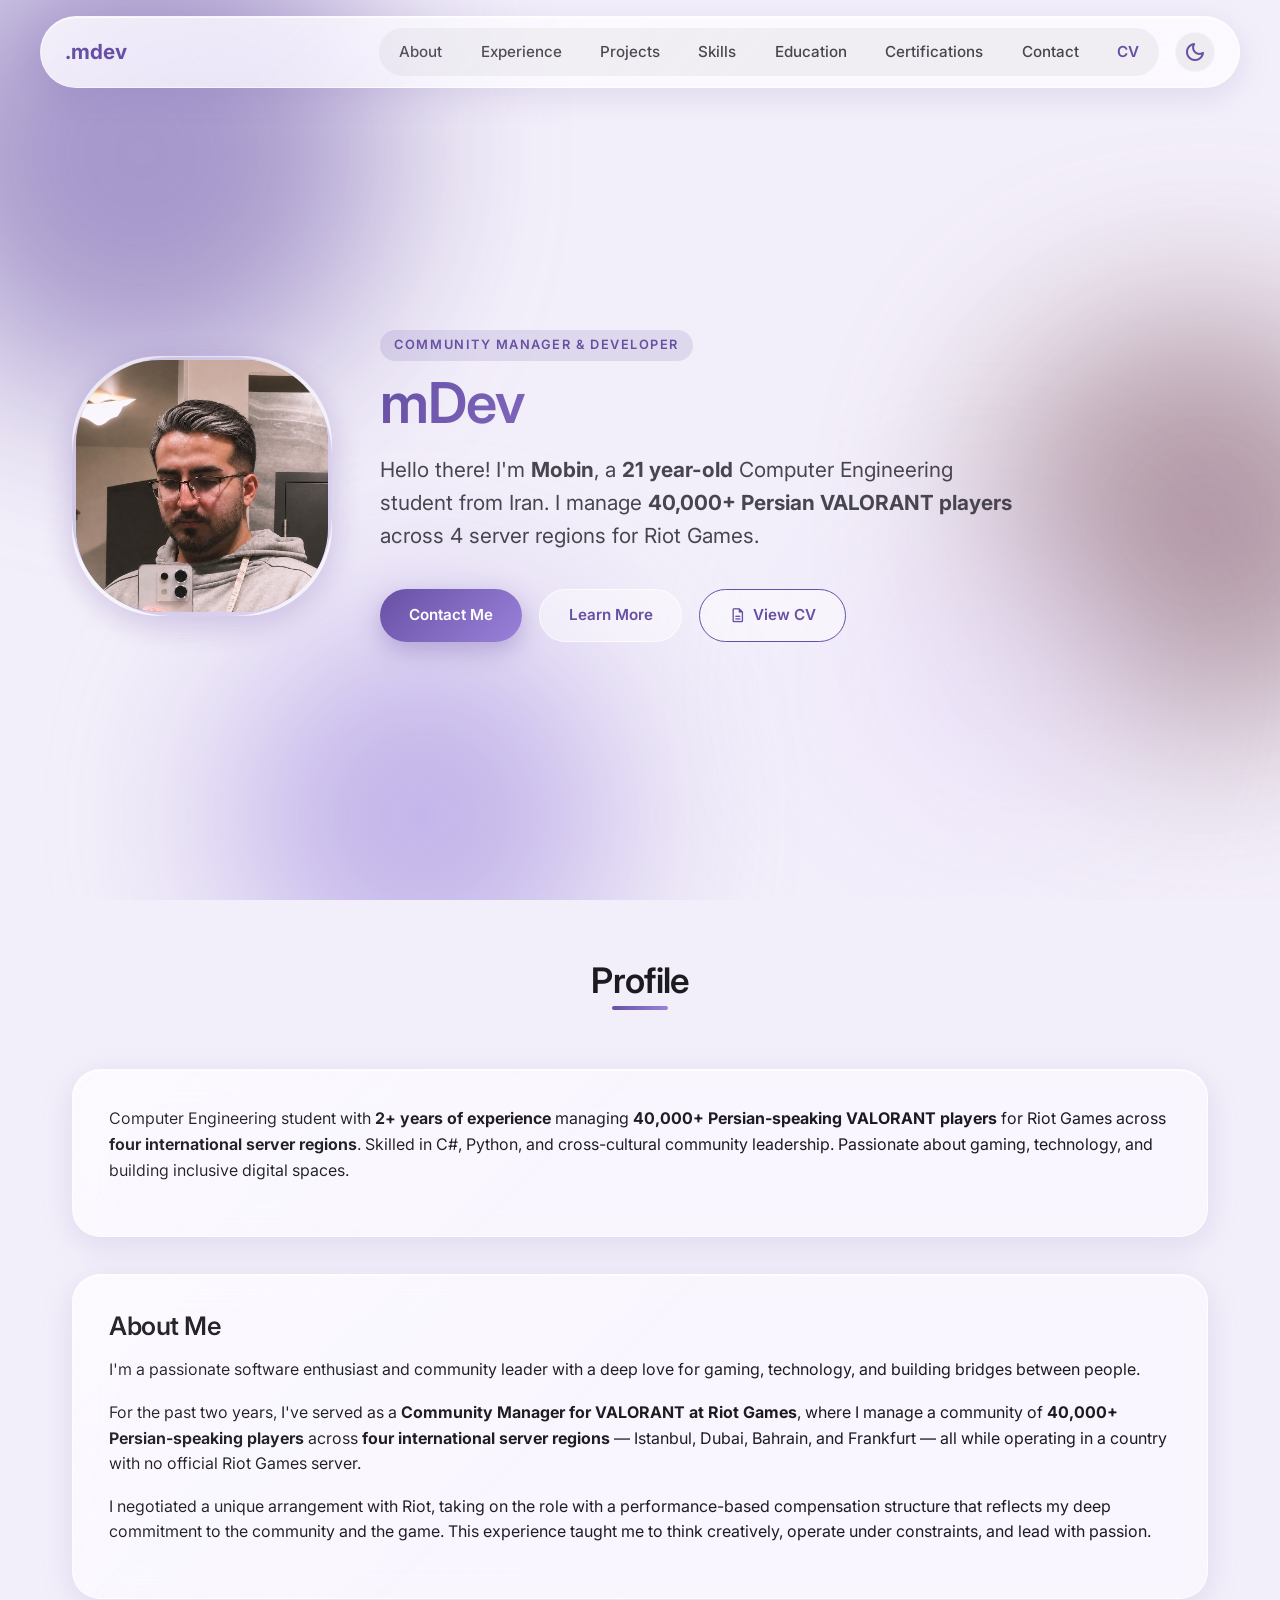
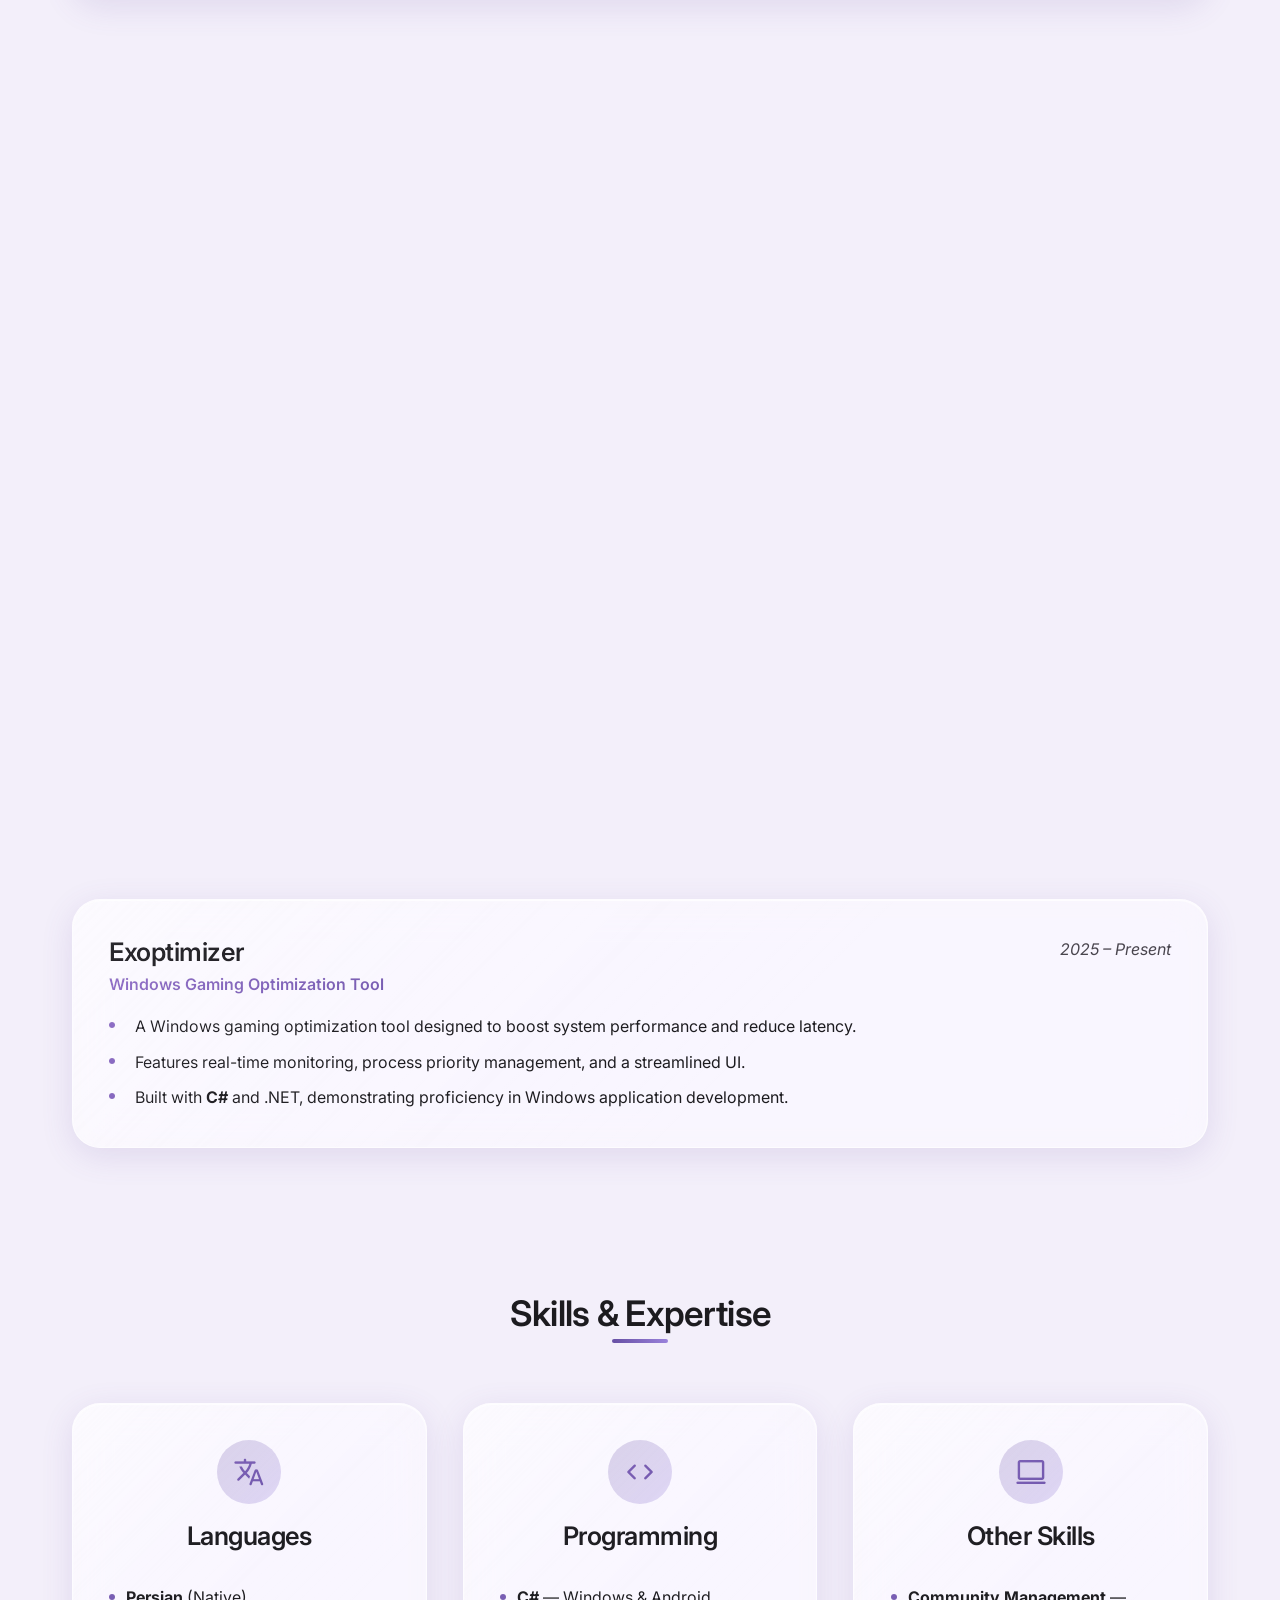
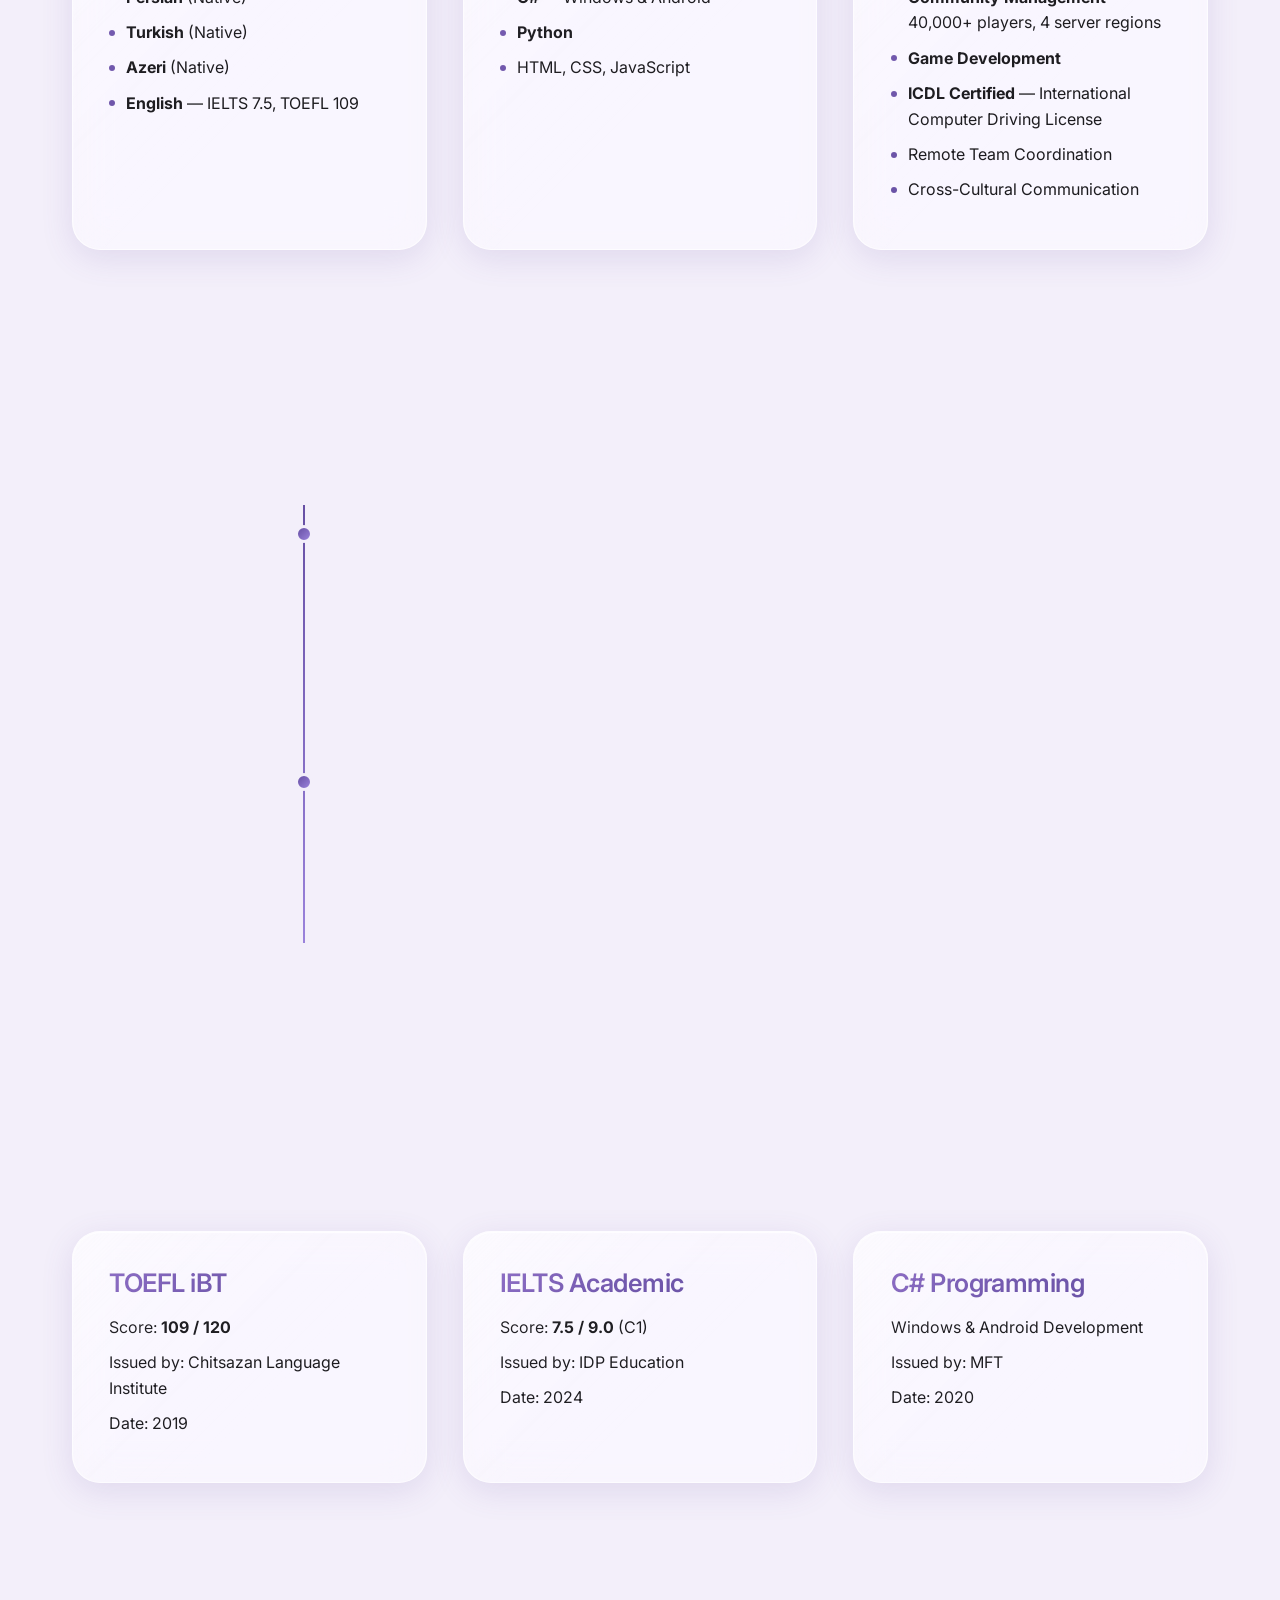
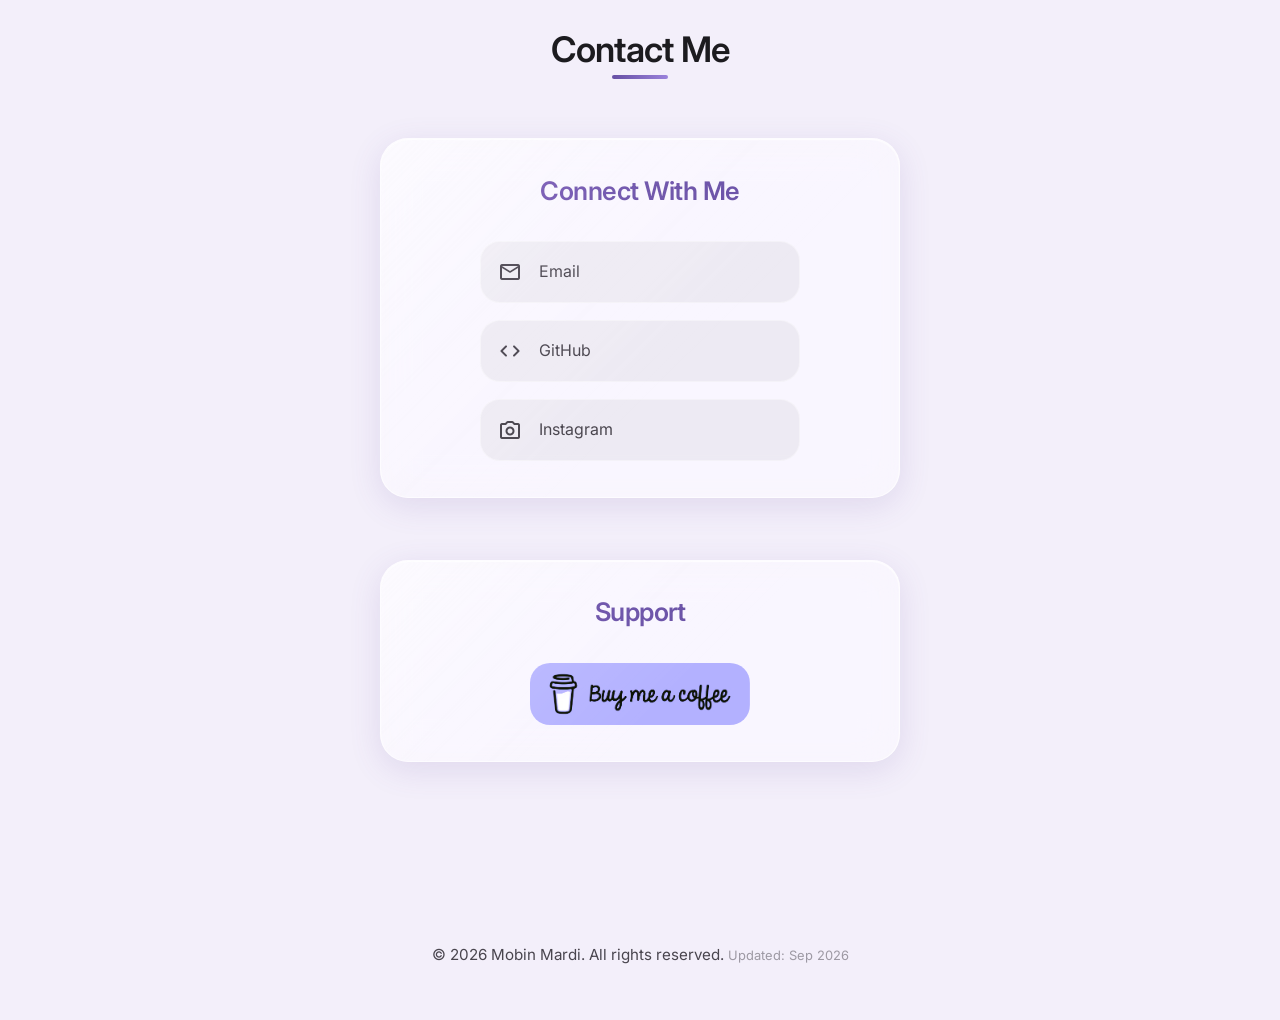
==== commit 98f0961d: "Performance Optimizations & Additional Picture Upload" ====
--- a/index.html
+++ b/index.html
@@ -3,7 +3,7 @@
 <head>
     <meta charset="UTF-8">
     <meta name="viewport" content="width=device-width, initial-scale=1.0, viewport-fit=cover">
-    <title>mDev</title>
+    <title>.mdev</title>
 
     <!-- ===== SEO & META ===== -->
     <meta name="description" content="Mobin Mardi (mDev) — Community Manager at Riot Games managing 40,000+ Persian VALORANT players. Software Developer skilled in C#, Python, and game development." />
@@ -83,7 +83,7 @@
                 <div class="hero-content">
                     <div class="profile-image">
                         <div class="profile-frame"></div>
-                        <img src="img/Profile.png" alt="Mobin Mardi — mDev Portfolio Profile Photo" id="profile-img">
+                        <img src="img/P-Pic.png" alt="Mobin Mardi — mDev Portfolio Profile Photo" id="profile-img">
                     </div>
                     <div class="hero-text">
                         <div class="hero-subtitle">Community Manager &amp; Developer</div>
--- a/css/styles.css
+++ b/css/styles.css
@@ -319,7 +319,7 @@
   transition: color var(--transition-fast);
 }
 
-a:hover { color: var(--secondary); }
+a:not(.btn):hover { color: var(--secondary); }
 
 a:focus-visible,
 button:focus-visible {
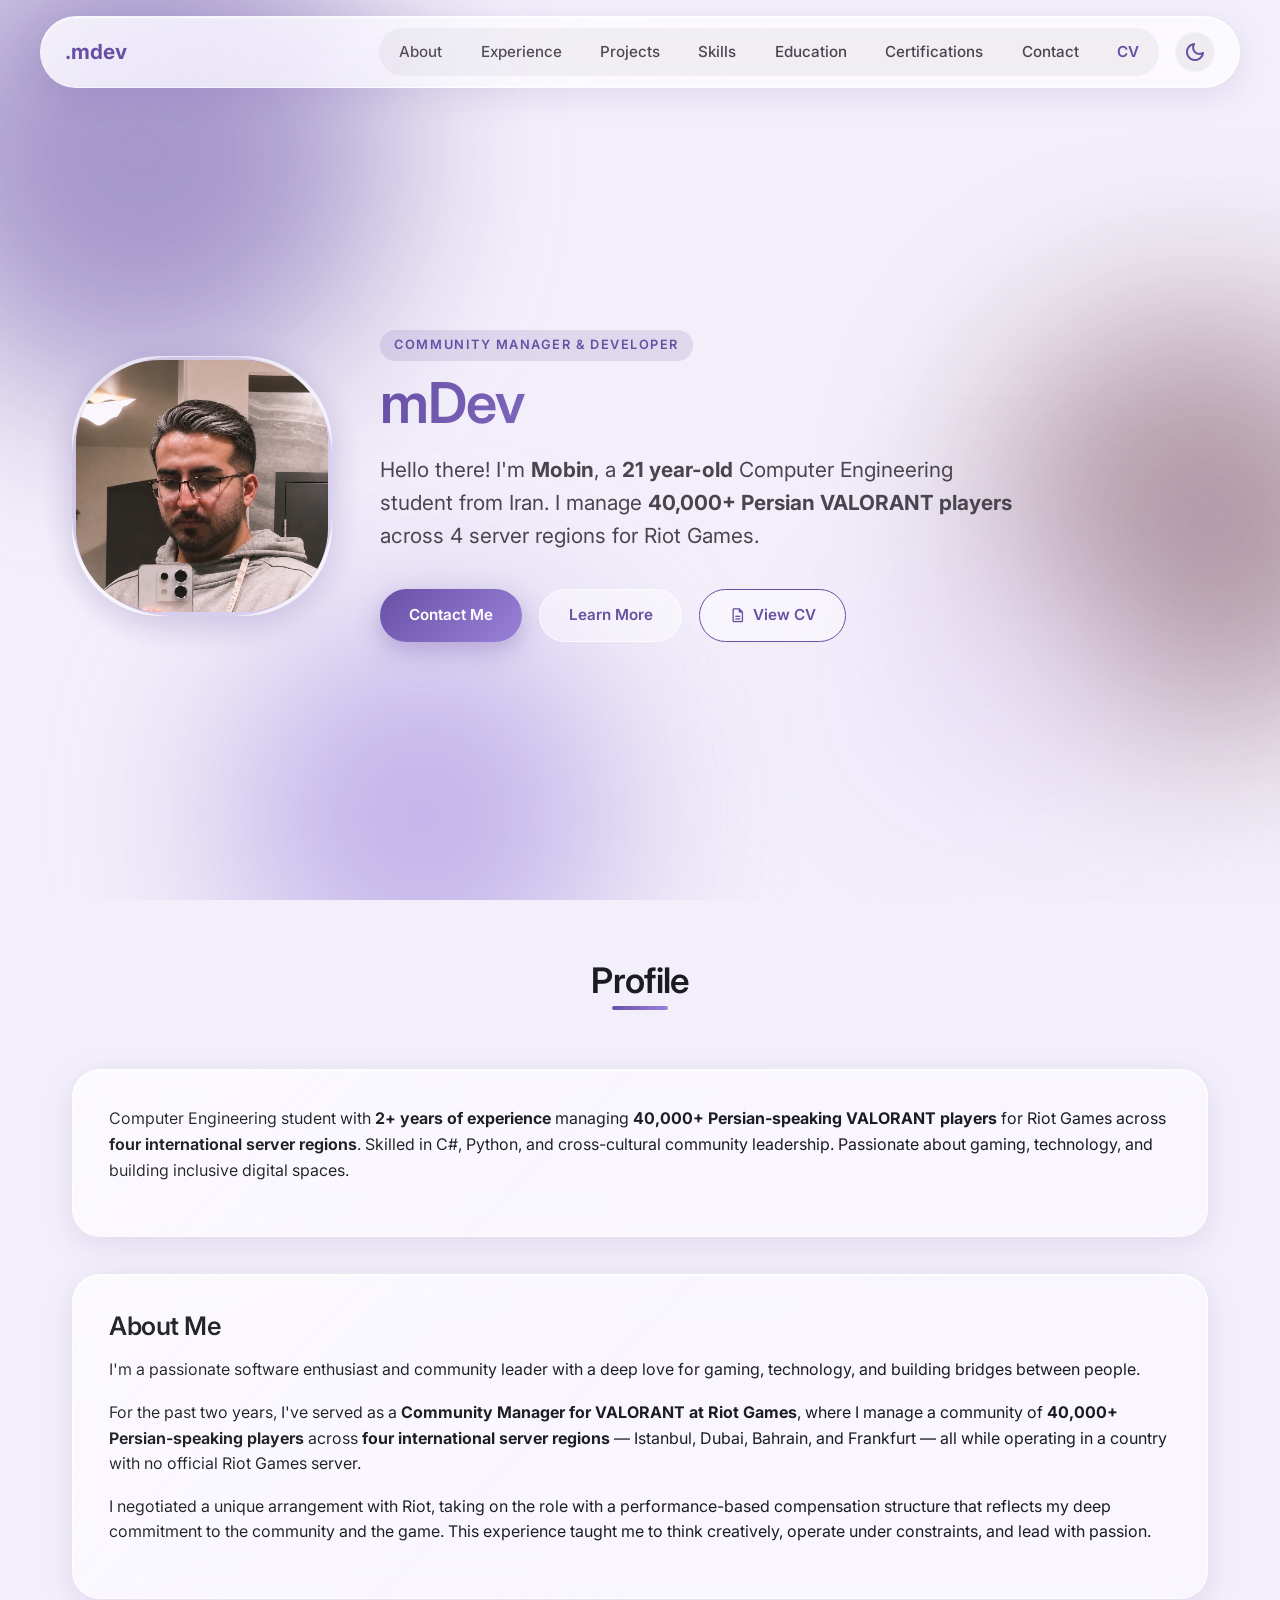
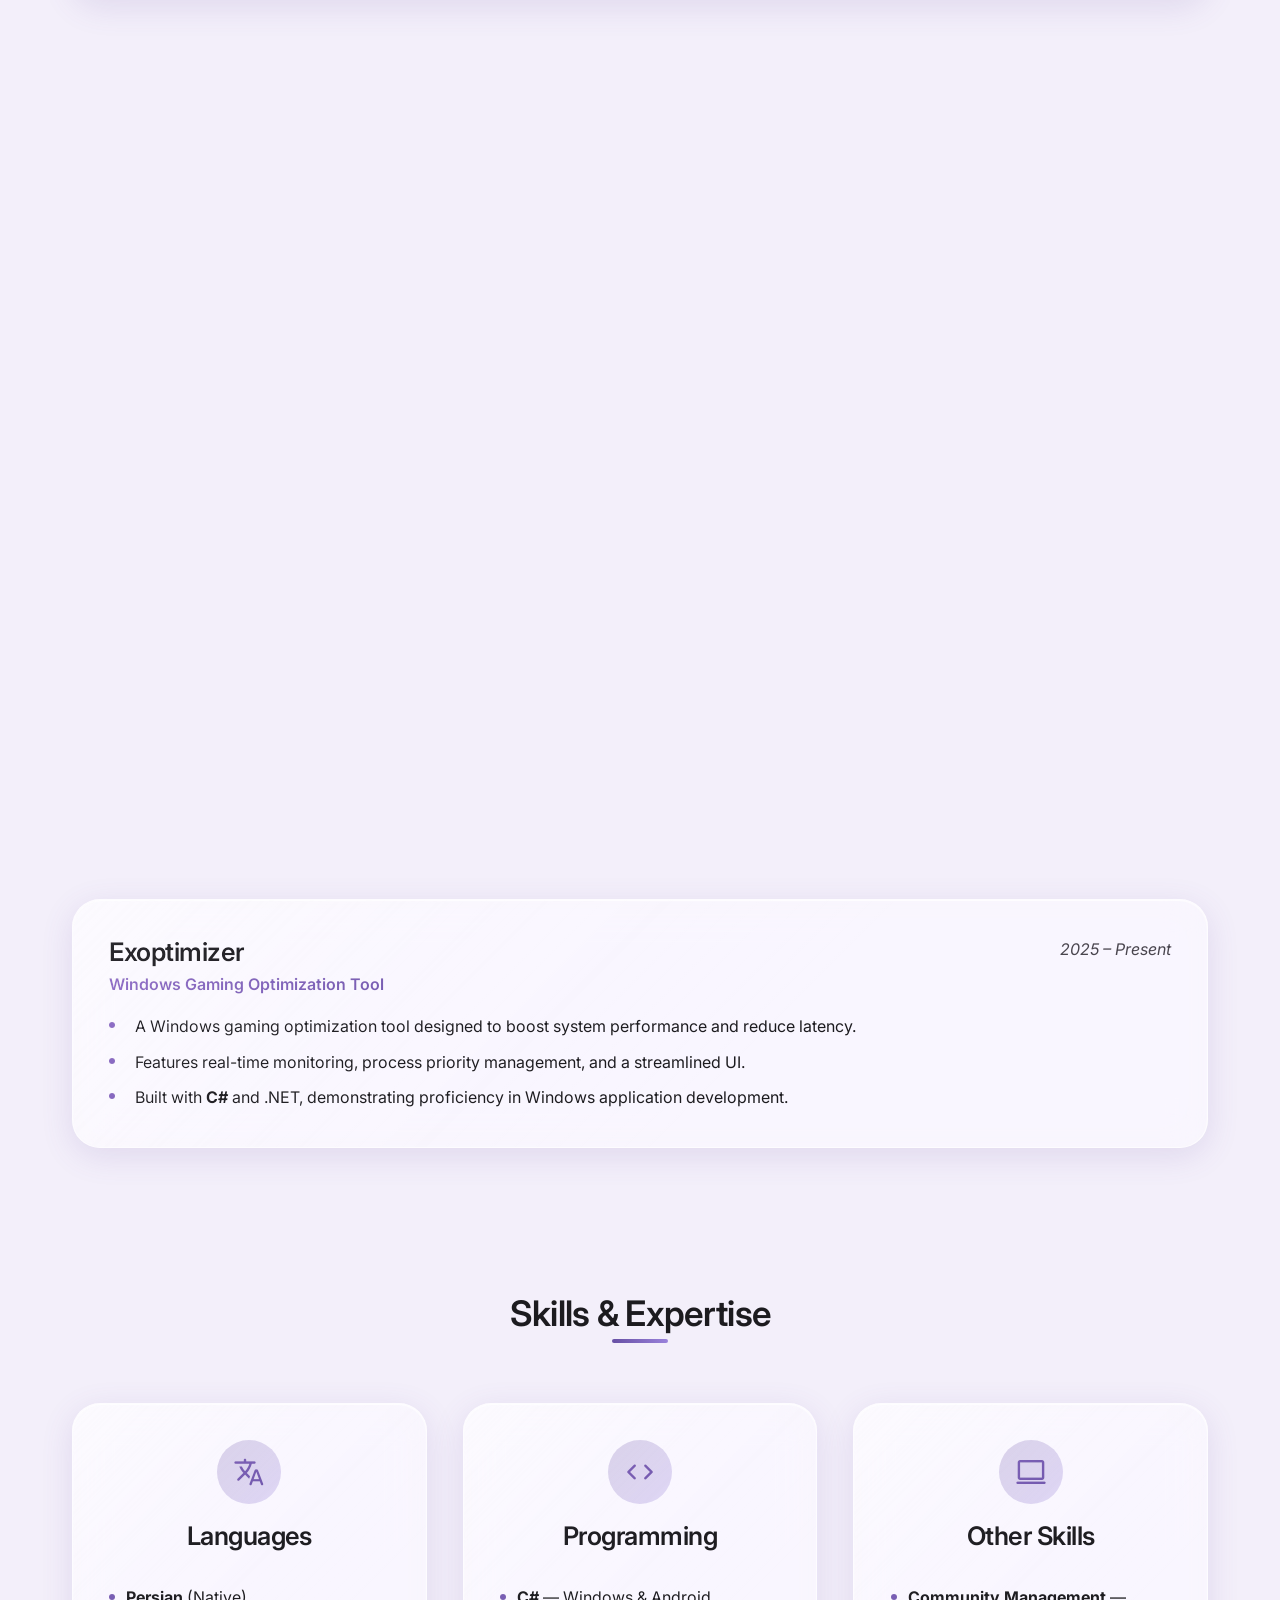
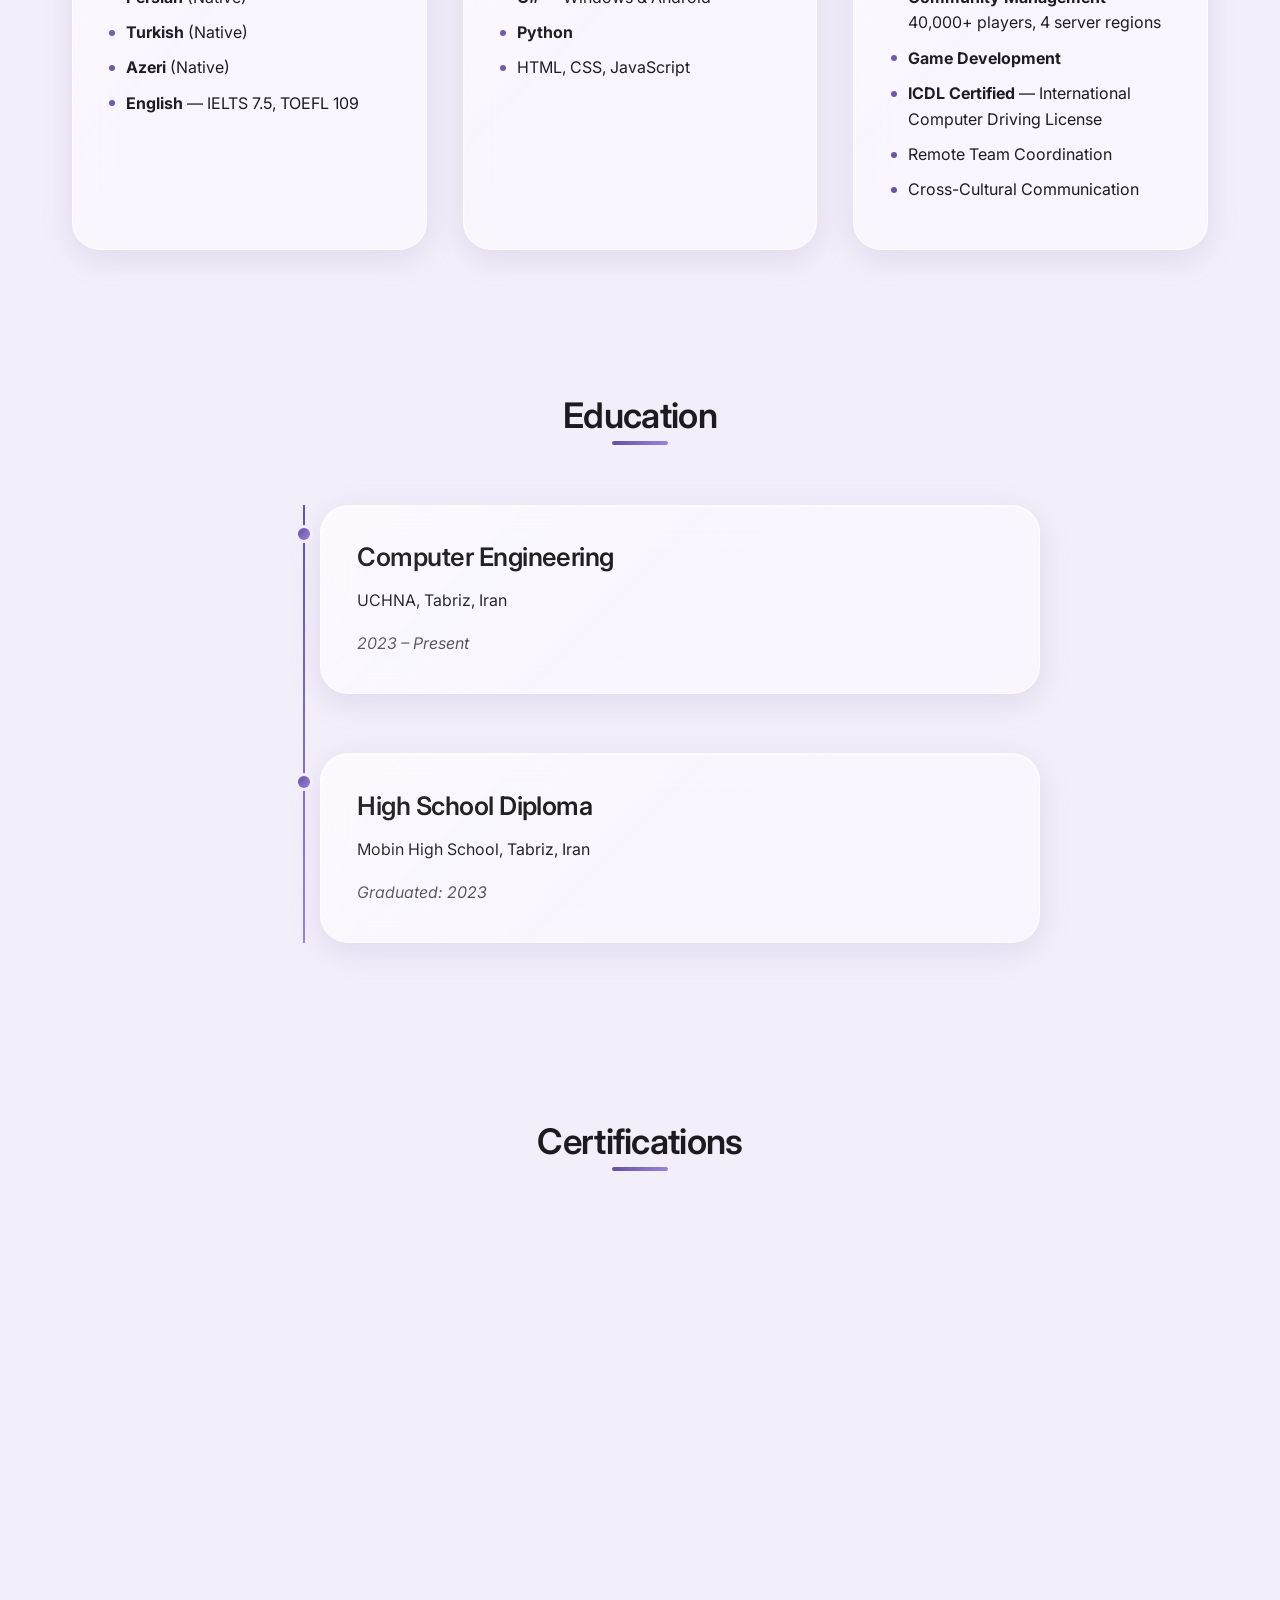
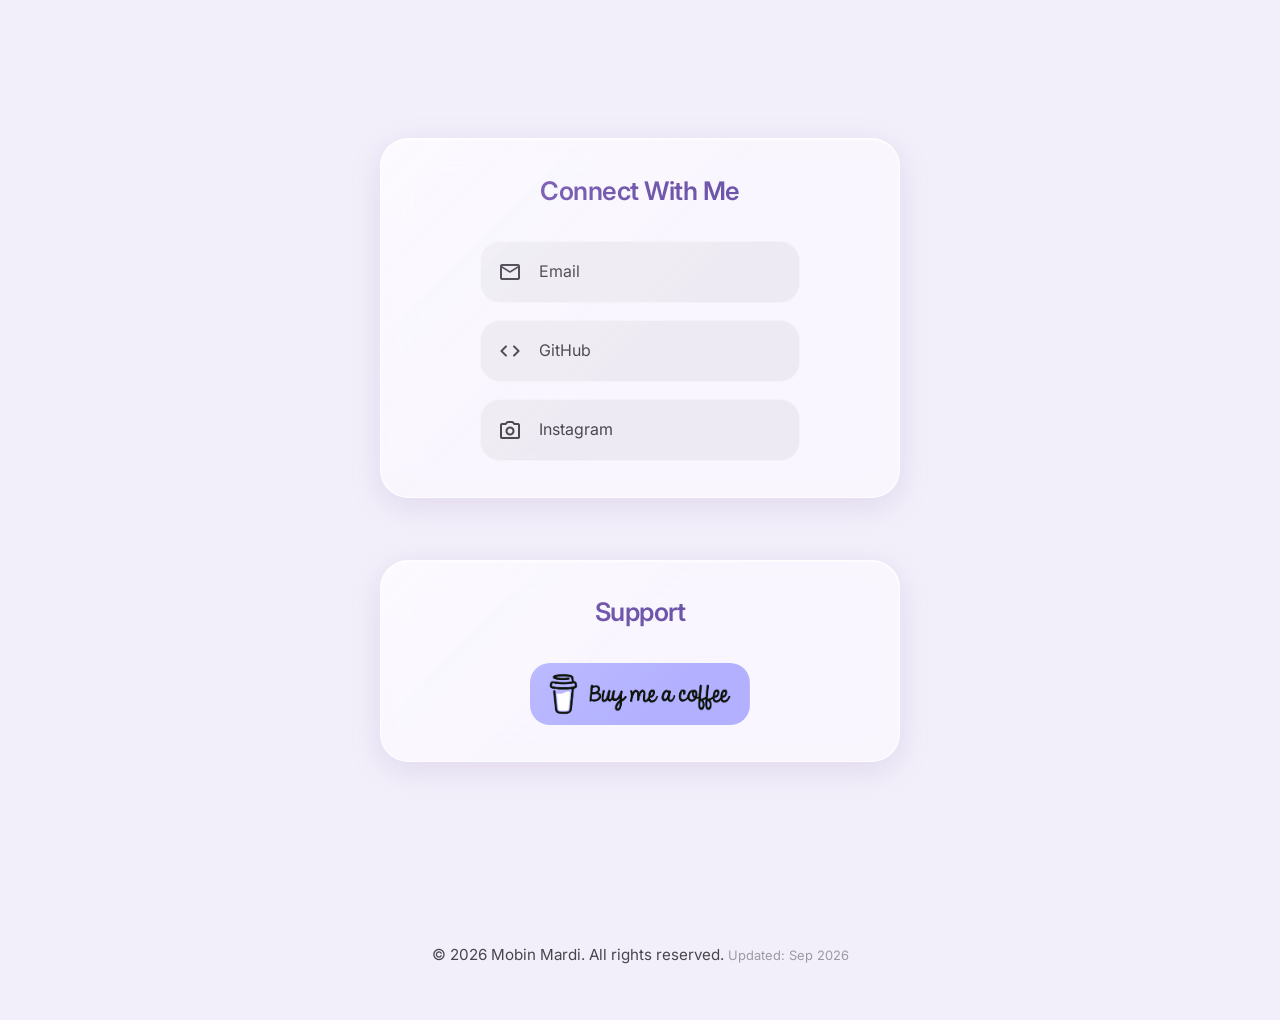
==== commit 7192f932: "Updated Repo Button Functionality" ====
--- a/index.html
+++ b/index.html
@@ -72,7 +72,12 @@
             <li><a href="#education" class="mobile-nav-link" style="--i:4">Education</a></li>
             <li><a href="#certifications" class="mobile-nav-link" style="--i:5">Certifications</a></li>
             <li><a href="#contact" class="mobile-nav-link" style="--i:6">Contact</a></li>
-            <li><a href="cv.html" class="mobile-nav-link" id="cv-mobile-link" style="--i:7; color: var(--primary); font-weight: 600;">CV</a></li>
+            <li>
+                <button type="button" class="mobile-nav-link repos-btn" id="repos-btn" style="--i:7;">
+                    Repositories
+                </button>
+            </li>
+            <li><a href="cv.html" class="mobile-nav-link" id="cv-mobile-link" style="--i:8; color: var(--primary); font-weight: 600;">CV</a></li>
         </ul>
     </div>
 
@@ -351,6 +356,30 @@
         <span class="material-symbols-rounded" style="font-size: 1.5rem;">arrow_upward</span>
     </button>
 
+    <!-- ===== REPOSITORIES MODAL ===== -->
+    <div class="repos-overlay" id="repos-overlay" aria-hidden="true">
+        <div class="repos-modal glass" role="dialog" aria-modal="true" aria-labelledby="repos-title">
+            <div class="repos-header">
+                <h3 id="repos-title">GitHub Repositories</h3>
+                <button class="repos-close" id="repos-close" aria-label="Close repositories">
+                    <span class="material-symbols-rounded">close</span>
+                </button>
+            </div>
+            <div class="repos-body" id="repos-body">
+                <div class="repos-loading">
+                    <div class="repos-spinner"></div>
+                    <p>Loading repositories…</p>
+                </div>
+            </div>
+            <div class="repos-footer">
+                <a href="https://github.com/MobinMardi?tab=repositories" target="_blank" rel="noopener" class="btn primary-btn repos-view-all">
+                    <span class="material-symbols-rounded" style="font-size:1.1rem;margin-right:6px;">open_in_new</span>
+                    View all on GitHub
+                </a>
+            </div>
+        </div>
+    </div>
+
     <script src="js/script.js"></script>
 </body>
 </html>
--- a/css/styles.css
+++ b/css/styles.css
@@ -1024,4 +1024,268 @@
 
 /* Guard against any element forcing horizontal scroll */
 html, body { max-width: 100%; }
-img, svg, video { max-width: 100%; height: auto; }+img, svg, video { max-width: 100%; height: auto; }
+
+/* ============================================================
+   REPOSITORIES BUTTON (mobile menu)
+   ============================================================ */
+.repos-btn {
+  color: var(--primary);
+  font-weight: 600;
+  font-size: var(--font-size-xl);
+  padding: 0;
+  background: none;
+  border: none;
+  font-family: inherit;
+  cursor: pointer;
+  transition: color var(--transition-normal);
+  opacity: 0;
+  transform: translateY(12px);
+}
+
+.mobile-menu.active .repos-btn {
+  opacity: 1;
+  transform: translateY(0);
+  transition: opacity 0.5s ease calc(var(--i, 0) * 0.06s), transform 0.5s ease calc(var(--i, 0) * 0.06s);
+}
+
+.repos-btn:hover { color: var(--secondary); }
+
+/* ============================================================
+   REPOSITORIES MODAL
+   ============================================================ */
+.repos-overlay {
+  position: fixed;
+  inset: 0;
+  z-index: 300;
+  display: flex;
+  align-items: center;
+  justify-content: center;
+  padding: clamp(0.75rem, 3vw, 1.5rem);
+  background: rgba(var(--bg-base-rgb), 0.55);
+  backdrop-filter: blur(24px) saturate(160%);
+  -webkit-backdrop-filter: blur(24px) saturate(160%);
+  opacity: 0;
+  visibility: hidden;
+  transition: opacity var(--transition-glass), visibility var(--transition-glass);
+}
+
+.repos-overlay.active {
+  opacity: 1;
+  visibility: visible;
+}
+
+.repos-modal {
+  width: 100%;
+  max-width: 640px;
+  max-height: min(80dvh, 720px);
+  display: flex;
+  flex-direction: column;
+  padding: var(--spacing-xl);
+  border-radius: var(--radius-xl);
+  transform: translateY(24px) scale(0.97);
+  transition: transform var(--transition-glass);
+}
+
+.repos-overlay.active .repos-modal {
+  transform: translateY(0) scale(1);
+}
+
+.repos-header {
+  display: flex;
+  align-items: center;
+  justify-content: space-between;
+  gap: var(--spacing-md);
+  padding-bottom: var(--spacing-md);
+  border-bottom: 1px solid var(--glass-border-soft);
+  position: relative;
+  z-index: 2;
+}
+
+.repos-header h3 {
+  margin: 0;
+  font-size: var(--font-size-xl);
+  color: var(--primary);
+}
+
+.repos-close {
+  background: rgba(var(--on-surface-rgb), 0.06);
+  border: 1px solid var(--glass-border-soft);
+  color: var(--on-surface);
+  width: 40px;
+  height: 40px;
+  flex-shrink: 0;
+  border-radius: var(--radius-full);
+  display: flex;
+  align-items: center;
+  justify-content: center;
+  cursor: pointer;
+  transition: all var(--transition-normal);
+}
+
+.repos-close:hover {
+  background: rgba(var(--primary-rgb), 0.2);
+  transform: scale(1.08) rotate(90deg);
+}
+
+.repos-body {
+  flex: 1 1 auto;
+  overflow-y: auto;
+  padding: var(--spacing-md) 0;
+  position: relative;
+  z-index: 2;
+  overscroll-behavior: contain;
+}
+
+.repos-body::-webkit-scrollbar { width: 8px; }
+.repos-body::-webkit-scrollbar-thumb {
+  background: rgba(var(--primary-rgb), 0.3);
+  border-radius: var(--radius-full);
+}
+
+.repos-loading,
+.repos-empty,
+.repos-error {
+  display: flex;
+  flex-direction: column;
+  align-items: center;
+  justify-content: center;
+  gap: var(--spacing-md);
+  padding: var(--spacing-2xl) var(--spacing-md);
+  text-align: center;
+  color: var(--on-surface-variant);
+}
+
+.repos-spinner {
+  width: 36px;
+  height: 36px;
+  border-radius: 50%;
+  border: 3px solid var(--glass-border-soft);
+  border-top-color: var(--primary);
+  animation: spin 0.8s linear infinite;
+}
+
+@keyframes spin { to { transform: rotate(360deg); } }
+
+/* Repo card — reuses your card look */
+.repo-item {
+  display: block;
+  padding: var(--spacing-md);
+  margin-bottom: var(--spacing-sm);
+  border-radius: var(--radius-md);
+  background: rgba(var(--on-surface-rgb), 0.05);
+  border: 1px solid var(--glass-border-soft);
+  transition: transform 0.15s ease, box-shadow 0.15s ease, background var(--transition-glass), color var(--transition-glass);
+  color: var(--on-surface);
+  transform: translateZ(0) scale(1);
+  will-change: transform;
+}
+
+.repo-item:last-child { margin-bottom: 0; }
+
+.repo-item:hover {
+  background: rgba(var(--primary-rgb), 0.16);
+  color: var(--on-primary-container);
+  box-shadow: var(--glass-shadow-hover);
+}
+
+/* Button-press depth feel — scales/sinks in place, never shifts sideways
+   (avoids introducing horizontal overflow inside the scrollable modal body) */
+.repo-item:active {
+  transform: scale(0.97);
+  box-shadow: inset 0 2px 6px rgba(0, 0, 0, 0.18);
+  transition: transform 0.08s ease, box-shadow 0.08s ease;
+}
+
+.repo-item-top {
+  display: flex;
+  align-items: center;
+  justify-content: space-between;
+  gap: var(--spacing-sm);
+  margin-bottom: 0.35rem;
+}
+
+.repo-name {
+  font-weight: 600;
+  font-size: var(--font-size-md);
+  color: var(--primary);
+  word-break: break-word;
+}
+
+.repo-item:hover .repo-name { color: var(--on-primary-container); }
+
+.repo-badges {
+  display: flex;
+  align-items: center;
+  gap: 0.35rem;
+  flex-shrink: 0;
+}
+
+.repo-badge {
+  display: inline-flex;
+  align-items: center;
+  gap: 0.2rem;
+  font-size: var(--font-size-xs);
+  font-weight: 600;
+  text-transform: uppercase;
+  letter-spacing: 0.08em;
+  padding: 0.15rem 0.6rem;
+  border-radius: var(--radius-full);
+  background: rgba(var(--primary-rgb), 0.14);
+  border: 1px solid var(--glass-border-soft);
+}
+
+.repo-fork-badge {
+  background: rgba(var(--primary-rgb), 0.08);
+  color: var(--on-surface-variant);
+}
+
+.repo-fork-badge .material-symbols-rounded {
+  font-size: 0.85rem;
+  line-height: 1;
+}
+
+.repo-desc {
+  font-size: var(--font-size-sm);
+  color: var(--on-surface-variant);
+  margin-bottom: 0.5rem;
+  line-height: 1.5;
+}
+
+.repo-meta {
+  display: flex;
+  flex-wrap: wrap;
+  gap: var(--spacing-md);
+  font-size: var(--font-size-xs);
+  color: var(--on-surface-variant);
+}
+
+.repo-meta span {
+  display: inline-flex;
+  align-items: center;
+  gap: 4px;
+}
+
+.repo-lang-dot {
+  width: 10px;
+  height: 10px;
+  border-radius: 50%;
+  background: var(--primary);
+  display: inline-block;
+}
+
+.repos-footer {
+  padding-top: var(--spacing-md);
+  border-top: 1px solid var(--glass-border-soft);
+  display: flex;
+  justify-content: center;
+  position: relative;
+  z-index: 2;
+}
+
+.repos-view-all { width: 100%; max-width: 320px; }
+
+@media (max-width: 420px) {
+  .repos-modal { padding: var(--spacing-lg); border-radius: var(--radius-lg); }
+  .repos-footer .repos-view-all { max-width: 100%; }
+}
